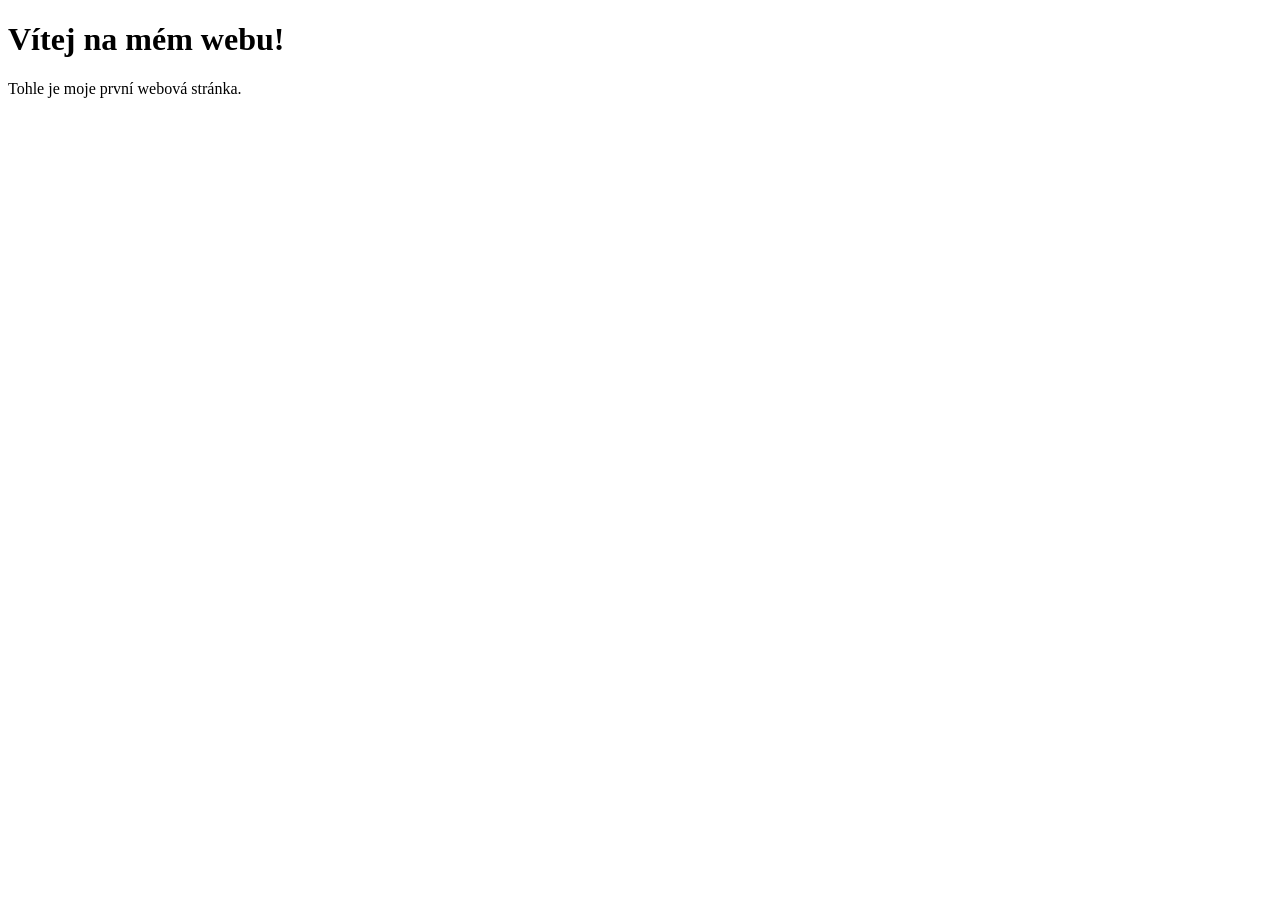
==== index.html @ 9a4c53c7 "Create index.html" ====
<!DOCTYPE html>
<html lang="cs">
<head>
    <meta charset="UTF-8">
    <meta name="viewport" content="width=device-width, initial-scale=1.0">
    <title>Můj web</title>
</head>

<body>

    <h1>Vítej na mém webu!</h1>

    <p>Tohle je moje první webová stránka.</p>

</body>
</html>
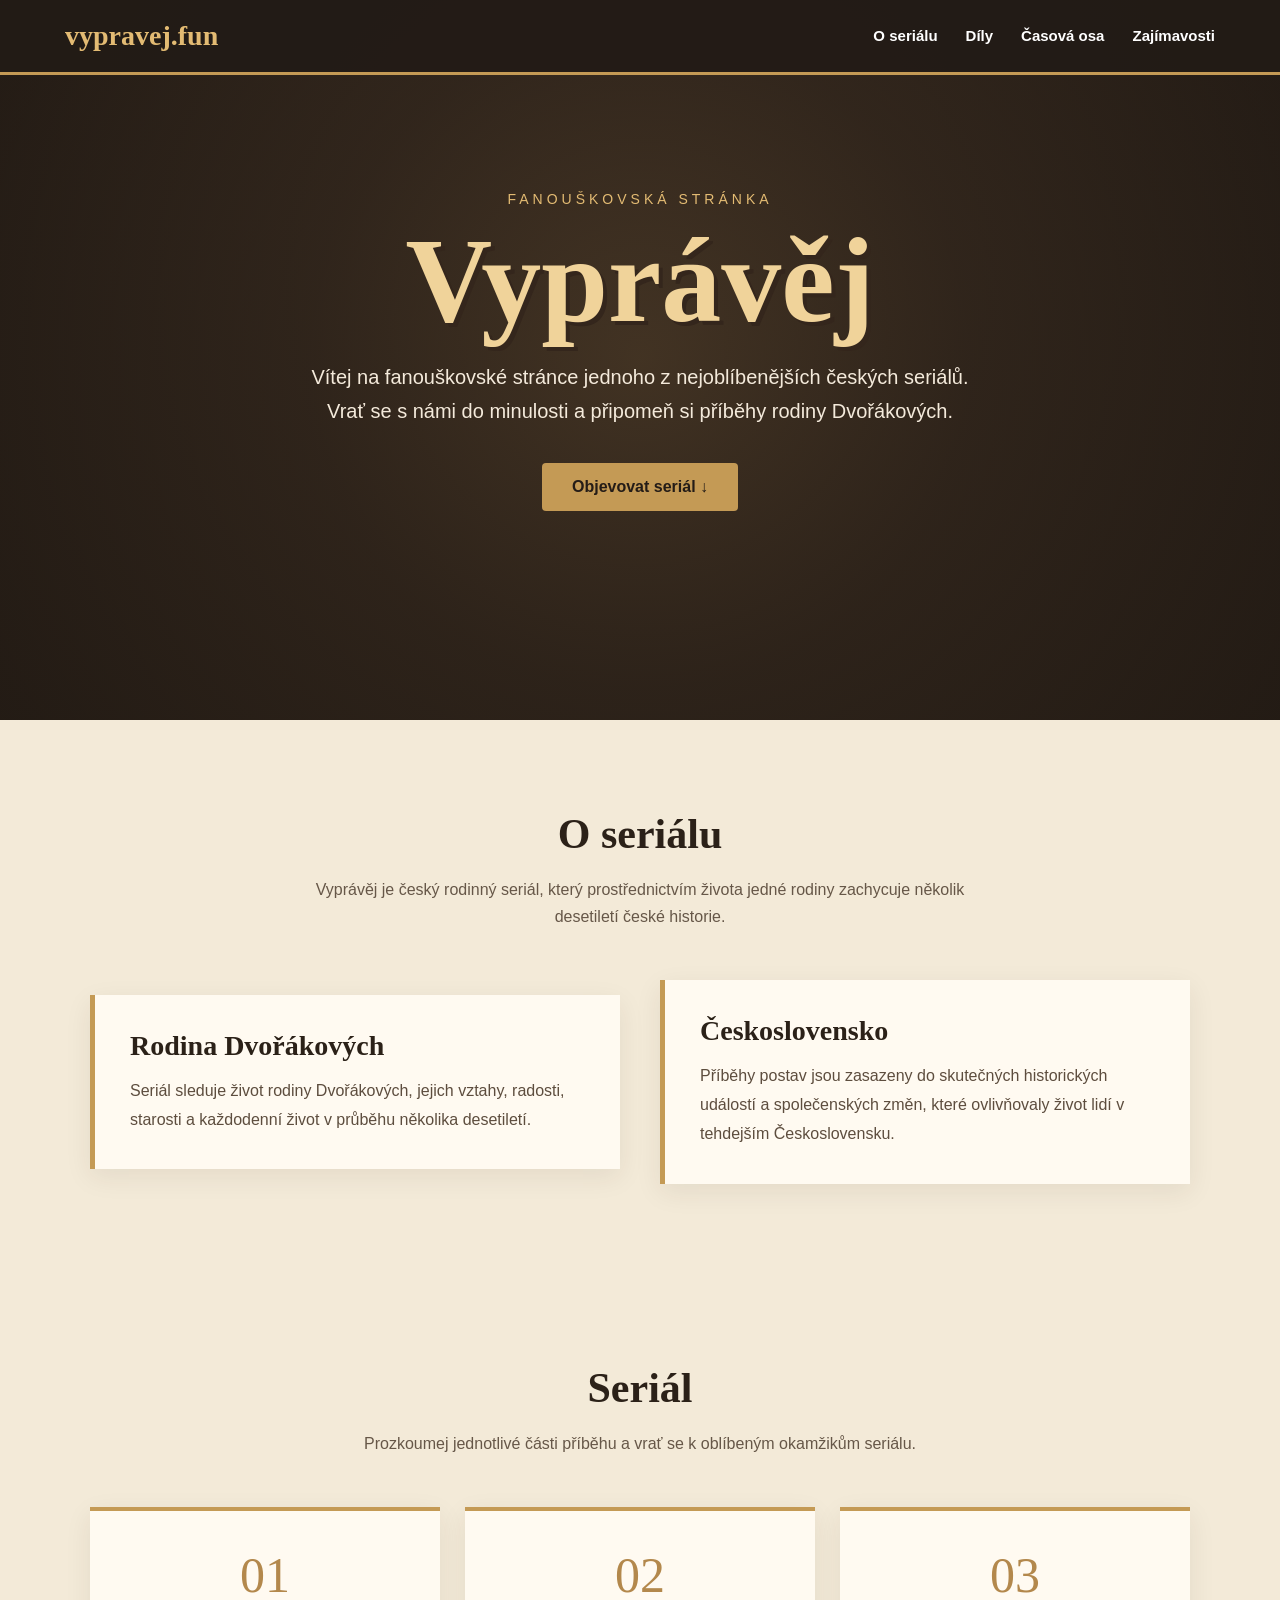
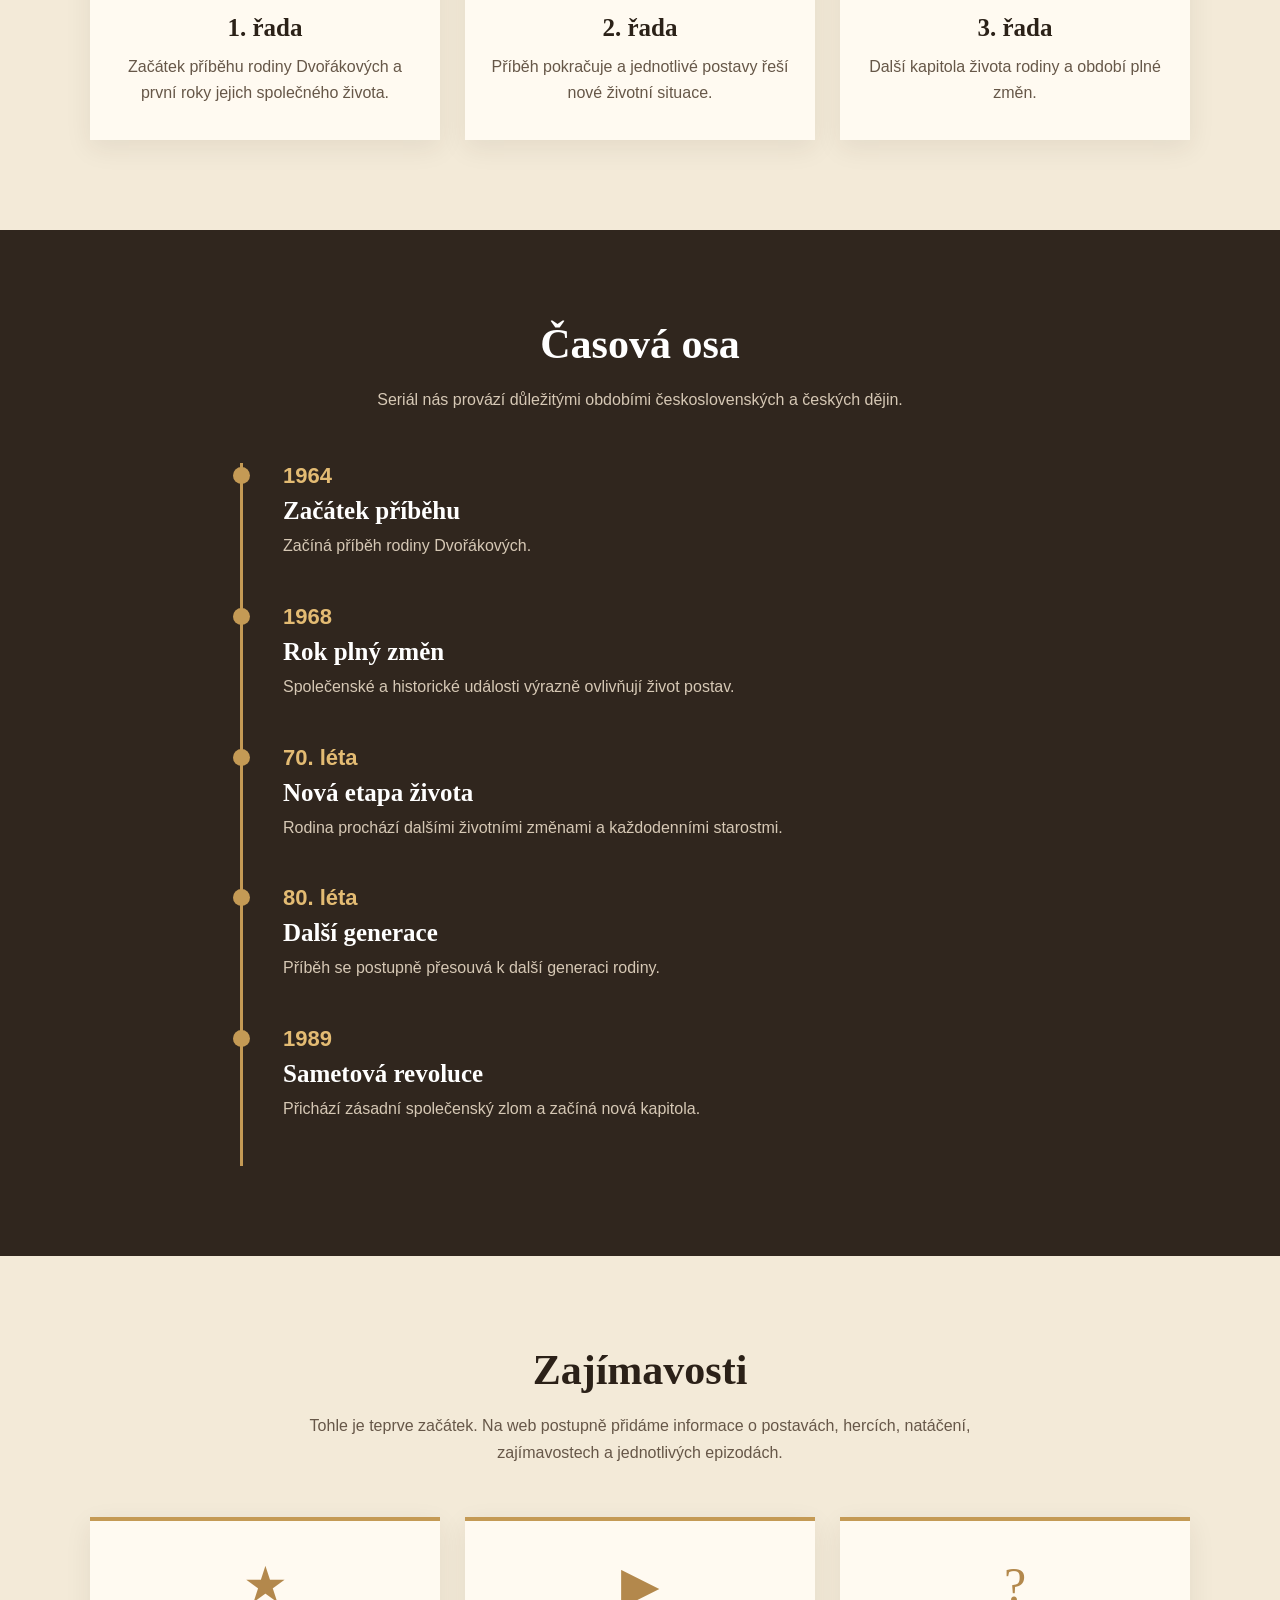
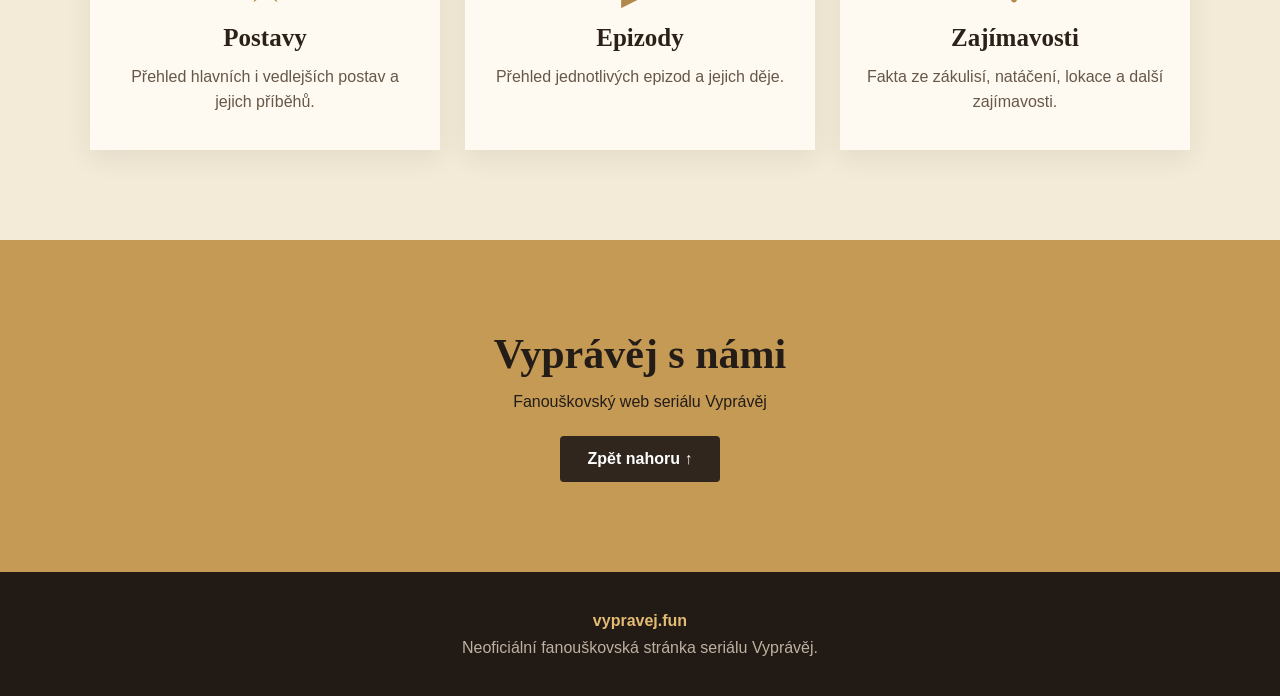
==== commit bc599d49: "Update index.html" ====
--- a/index.html
+++ b/index.html
@@ -3,14 +3,672 @@
 <head>
     <meta charset="UTF-8">
     <meta name="viewport" content="width=device-width, initial-scale=1.0">
-    <title>Můj web</title>
+
+    <title>Vyprávěj.fun | Fanpage seriálu Vyprávěj</title>
+
+    <style>
+        * {
+            box-sizing: border-box;
+            margin: 0;
+            padding: 0;
+        }
+
+        html {
+            scroll-behavior: smooth;
+        }
+
+        body {
+            font-family: Arial, Helvetica, sans-serif;
+            background: #f3ead8;
+            color: #2b2118;
+        }
+
+        /* ===== MENU ===== */
+
+        header {
+            position: fixed;
+            top: 0;
+            left: 0;
+            width: 100%;
+            background: rgba(35, 28, 22, 0.96);
+            z-index: 1000;
+            border-bottom: 3px solid #c49a55;
+        }
+
+        nav {
+            max-width: 1200px;
+            margin: auto;
+            height: 72px;
+            display: flex;
+            align-items: center;
+            justify-content: space-between;
+            padding: 0 25px;
+        }
+
+        .logo {
+            color: #e3bb73;
+            font-family: Georgia, serif;
+            font-size: 28px;
+            font-weight: bold;
+            text-decoration: none;
+        }
+
+        .menu {
+            display: flex;
+            gap: 28px;
+            list-style: none;
+        }
+
+        .menu a {
+            color: #fff;
+            text-decoration: none;
+            font-size: 15px;
+            font-weight: bold;
+            transition: 0.2s;
+        }
+
+        .menu a:hover {
+            color: #e3bb73;
+        }
+
+        /* ===== HERO ===== */
+
+        .hero {
+            min-height: 720px;
+            padding-top: 72px;
+            display: flex;
+            align-items: center;
+            justify-content: center;
+            text-align: center;
+
+            background:
+                linear-gradient(
+                    rgba(35, 27, 20, 0.72),
+                    rgba(35, 27, 20, 0.82)
+                ),
+                radial-gradient(
+                    circle at center,
+                    #a98255 0%,
+                    #584332 45%,
+                    #241c17 100%
+                );
+
+            color: white;
+        }
+
+        .hero-content {
+            max-width: 850px;
+            padding: 40px 25px;
+        }
+
+        .hero-small {
+            color: #e3bb73;
+            text-transform: uppercase;
+            letter-spacing: 4px;
+            font-size: 14px;
+            margin-bottom: 20px;
+        }
+
+        .hero h1 {
+            font-family: Georgia, serif;
+            font-size: clamp(60px, 10vw, 120px);
+            line-height: 0.9;
+            margin-bottom: 25px;
+            color: #f0d39a;
+            text-shadow: 4px 4px 0 #34261c;
+        }
+
+        .hero p {
+            max-width: 700px;
+            margin: auto;
+            font-size: 20px;
+            line-height: 1.7;
+            color: #f4eadb;
+        }
+
+        .hero-button {
+            display: inline-block;
+            margin-top: 35px;
+            padding: 15px 30px;
+            background: #c49a55;
+            color: #241c17;
+            text-decoration: none;
+            font-weight: bold;
+            border-radius: 4px;
+            transition: 0.2s;
+        }
+
+        .hero-button:hover {
+            background: #e3bb73;
+            transform: translateY(-2px);
+        }
+
+        /* ===== OBSAH ===== */
+
+        section {
+            padding: 90px 25px;
+        }
+
+        .container {
+            max-width: 1100px;
+            margin: auto;
+        }
+
+        .section-title {
+            font-family: Georgia, serif;
+            font-size: 42px;
+            text-align: center;
+            margin-bottom: 18px;
+        }
+
+        .section-subtitle {
+            text-align: center;
+            max-width: 700px;
+            margin: 0 auto 50px;
+            color: #665748;
+            line-height: 1.7;
+        }
+
+        /* ===== O SERIÁLU ===== */
+
+        .about {
+            background: #f3ead8;
+        }
+
+        .about-grid {
+            display: grid;
+            grid-template-columns: 1fr 1fr;
+            gap: 40px;
+            align-items: center;
+        }
+
+        .about-box {
+            background: #fffaf1;
+            padding: 35px;
+            border-left: 5px solid #c49a55;
+            box-shadow: 0 8px 25px rgba(50, 35, 20, 0.08);
+        }
+
+        .about-box h3 {
+            font-family: Georgia, serif;
+            font-size: 28px;
+            margin-bottom: 15px;
+        }
+
+        .about-box p {
+            line-height: 1.8;
+            color: #5d4d3e;
+        }
+
+        /* ===== KARTY ===== */
+
+        .cards {
+            display: grid;
+            grid-template-columns: repeat(3, 1fr);
+            gap: 25px;
+        }
+
+        .card {
+            background: #fffaf1;
+            padding: 35px 25px;
+            text-align: center;
+            border-top: 4px solid #c49a55;
+            box-shadow: 0 8px 25px rgba(50, 35, 20, 0.08);
+            transition: 0.2s;
+        }
+
+        .card:hover {
+            transform: translateY(-5px);
+        }
+
+        .card-number {
+            font-family: Georgia, serif;
+            font-size: 50px;
+            color: #b3884c;
+            margin-bottom: 10px;
+        }
+
+        .card h3 {
+            font-family: Georgia, serif;
+            font-size: 25px;
+            margin-bottom: 12px;
+        }
+
+        .card p {
+            color: #665748;
+            line-height: 1.6;
+        }
+
+        /* ===== CASOVA OSA ===== */
+
+        .timeline-section {
+            background: #30261e;
+            color: white;
+        }
+
+        .timeline-section .section-subtitle {
+            color: #d6c8b5;
+        }
+
+        .timeline {
+            max-width: 800px;
+            margin: auto;
+            border-left: 3px solid #c49a55;
+        }
+
+        .timeline-item {
+            position: relative;
+            padding: 0 0 45px 40px;
+        }
+
+        .timeline-item::before {
+            content: "";
+            position: absolute;
+            left: -10px;
+            top: 4px;
+            width: 17px;
+            height: 17px;
+            background: #c49a55;
+            border-radius: 50%;
+        }
+
+        .timeline-year {
+            color: #e3bb73;
+            font-size: 22px;
+            font-weight: bold;
+            margin-bottom: 8px;
+        }
+
+        .timeline-item h3 {
+            font-family: Georgia, serif;
+            font-size: 25px;
+            margin-bottom: 8px;
+        }
+
+        .timeline-item p {
+            color: #d6c8b5;
+            line-height: 1.6;
+        }
+
+        /* ===== CTA ===== */
+
+        .cta {
+            text-align: center;
+            background: #c49a55;
+            color: #241c17;
+        }
+
+        .cta h2 {
+            font-family: Georgia, serif;
+            font-size: 42px;
+            margin-bottom: 15px;
+        }
+
+        .cta p {
+            margin-bottom: 25px;
+        }
+
+        .cta-button {
+            display: inline-block;
+            padding: 14px 28px;
+            background: #30261e;
+            color: white;
+            text-decoration: none;
+            font-weight: bold;
+            border-radius: 4px;
+        }
+
+        /* ===== PATIČKA ===== */
+
+        footer {
+            background: #211a15;
+            color: #bfb1a0;
+            text-align: center;
+            padding: 35px 20px;
+            line-height: 1.7;
+        }
+
+        footer strong {
+            color: #e3bb73;
+        }
+
+        /* ===== MOBIL ===== */
+
+        @media (max-width: 800px) {
+
+            .menu {
+                gap: 12px;
+            }
+
+            .menu a {
+                font-size: 12px;
+            }
+
+            .logo {
+                font-size: 21px;
+            }
+
+            nav {
+                padding: 0 12px;
+            }
+
+            .about-grid,
+            .cards {
+                grid-template-columns: 1fr;
+            }
+
+            .hero {
+                min-height: 650px;
+            }
+
+            .hero p {
+                font-size: 17px;
+            }
+
+            .section-title {
+                font-size: 34px;
+            }
+        }
+    </style>
 </head>
 
 <body>
 
-    <h1>Vítej na mém webu!</h1>
-
-    <p>Tohle je moje první webová stránka.</p>
+<header>
+    <nav>
+        <a href="#" class="logo">vypravej.fun</a>
+
+        <ul class="menu">
+            <li><a href="#o-serialu">O seriálu</a></li>
+            <li><a href="#dily">Díly</a></li>
+            <li><a href="#casova-osa">Časová osa</a></li>
+            <li><a href="#zajimavosti">Zajímavosti</a></li>
+        </ul>
+    </nav>
+</header>
+
+
+<main>
+
+    <!-- ÚVOD -->
+
+    <section class="hero">
+
+        <div class="hero-content">
+
+            <div class="hero-small">
+                Fanouškovská stránka
+            </div>
+
+            <h1>Vyprávěj</h1>
+
+            <p>
+                Vítej na fanouškovské stránce jednoho z
+                nejoblíbenějších českých seriálů.
+                Vrať se s námi do minulosti a připomeň si
+                příběhy rodiny Dvořákových.
+            </p>
+
+            <a href="#o-serialu" class="hero-button">
+                Objevovat seriál ↓
+            </a>
+
+        </div>
+
+    </section>
+
+
+    <!-- O SERIÁLU -->
+
+    <section id="o-serialu" class="about">
+
+        <div class="container">
+
+            <h2 class="section-title">
+                O seriálu
+            </h2>
+
+            <p class="section-subtitle">
+                Vyprávěj je český rodinný seriál, který prostřednictvím
+                života jedné rodiny zachycuje několik desetiletí české
+                historie.
+            </p>
+
+            <div class="about-grid">
+
+                <div class="about-box">
+
+                    <h3>Rodina Dvořákových</h3>
+
+                    <p>
+                        Seriál sleduje život rodiny Dvořákových,
+                        jejich vztahy, radosti, starosti a každodenní
+                        život v průběhu několika desetiletí.
+                    </p>
+
+                </div>
+
+                <div class="about-box">
+
+                    <h3>Československo</h3>
+
+                    <p>
+                        Příběhy postav jsou zasazeny do skutečných
+                        historických událostí a společenských změn,
+                        které ovlivňovaly život lidí v tehdejším
+                        Československu.
+                    </p>
+
+                </div>
+
+            </div>
+
+        </div>
+
+    </section>
+
+
+    <!-- DÍLY -->
+
+    <section id="dily">
+
+        <div class="container">
+
+            <h2 class="section-title">
+                Seriál
+            </h2>
+
+            <p class="section-subtitle">
+                Prozkoumej jednotlivé části příběhu a vrať se
+                k oblíbeným okamžikům seriálu.
+            </p>
+
+            <div class="cards">
+
+                <div class="card">
+                    <div class="card-number">01</div>
+                    <h3>1. řada</h3>
+                    <p>
+                        Začátek příběhu rodiny Dvořákových
+                        a první roky jejich společného života.
+                    </p>
+                </div>
+
+                <div class="card">
+                    <div class="card-number">02</div>
+                    <h3>2. řada</h3>
+                    <p>
+                        Příběh pokračuje a jednotlivé postavy
+                        řeší nové životní situace.
+                    </p>
+                </div>
+
+                <div class="card">
+                    <div class="card-number">03</div>
+                    <h3>3. řada</h3>
+                    <p>
+                        Další kapitola života rodiny
+                        a období plné změn.
+                    </p>
+                </div>
+
+            </div>
+
+        </div>
+
+    </section>
+
+
+    <!-- ČASOVÁ OSA -->
+
+    <section id="casova-osa" class="timeline-section">
+
+        <div class="container">
+
+            <h2 class="section-title">
+                Časová osa
+            </h2>
+
+            <p class="section-subtitle">
+                Seriál nás provází důležitými obdobími československých
+                a českých dějin.
+            </p>
+
+            <div class="timeline">
+
+                <div class="timeline-item">
+                    <div class="timeline-year">1964</div>
+                    <h3>Začátek příběhu</h3>
+                    <p>
+                        Začíná příběh rodiny Dvořákových.
+                    </p>
+                </div>
+
+                <div class="timeline-item">
+                    <div class="timeline-year">1968</div>
+                    <h3>Rok plný změn</h3>
+                    <p>
+                        Společenské a historické události
+                        výrazně ovlivňují život postav.
+                    </p>
+                </div>
+
+                <div class="timeline-item">
+                    <div class="timeline-year">70. léta</div>
+                    <h3>Nová etapa života</h3>
+                    <p>
+                        Rodina prochází dalšími životními
+                        změnami a každodenními starostmi.
+                    </p>
+                </div>
+
+                <div class="timeline-item">
+                    <div class="timeline-year">80. léta</div>
+                    <h3>Další generace</h3>
+                    <p>
+                        Příběh se postupně přesouvá
+                        k další generaci rodiny.
+                    </p>
+                </div>
+
+                <div class="timeline-item">
+                    <div class="timeline-year">1989</div>
+                    <h3>Sametová revoluce</h3>
+                    <p>
+                        Přichází zásadní společenský zlom
+                        a začíná nová kapitola.
+                    </p>
+                </div>
+
+            </div>
+
+        </div>
+
+    </section>
+
+
+    <!-- ZAJÍMAVOSTI -->
+
+    <section id="zajimavosti">
+
+        <div class="container">
+
+            <h2 class="section-title">
+                Zajímavosti
+            </h2>
+
+            <p class="section-subtitle">
+                Tohle je teprve začátek. Na web postupně přidáme
+                informace o postavách, hercích, natáčení,
+                zajímavostech a jednotlivých epizodách.
+            </p>
+
+            <div class="cards">
+
+                <div class="card">
+                    <div class="card-number">★</div>
+                    <h3>Postavy</h3>
+                    <p>
+                        Přehled hlavních i vedlejších postav
+                        a jejich příběhů.
+                    </p>
+                </div>
+
+                <div class="card">
+                    <div class="card-number">▶</div>
+                    <h3>Epizody</h3>
+                    <p>
+                        Přehled jednotlivých epizod
+                        a jejich děje.
+                    </p>
+                </div>
+
+                <div class="card">
+                    <div class="card-number">?</div>
+                    <h3>Zajímavosti</h3>
+                    <p>
+                        Fakta ze zákulisí, natáčení,
+                        lokace a další zajímavosti.
+                    </p>
+                </div>
+
+            </div>
+
+        </div>
+
+    </section>
+
+
+    <!-- ZÁVĚR -->
+
+    <section class="cta">
+
+        <h2>Vyprávěj s námi</h2>
+
+        <p>
+            Fanouškovský web seriálu Vyprávěj
+        </p>
+
+        <a href="#" class="cta-button">
+            Zpět nahoru ↑
+        </a>
+
+    </section>
+
+</main>
+
+
+<footer>
+
+    <p>
+        <strong>vypravej.fun</strong>
+    </p>
+
+    <p>
+        Neoficiální fanouškovská stránka seriálu Vyprávěj.
+    </p>
+
+</footer>
 
 </body>
 </html>
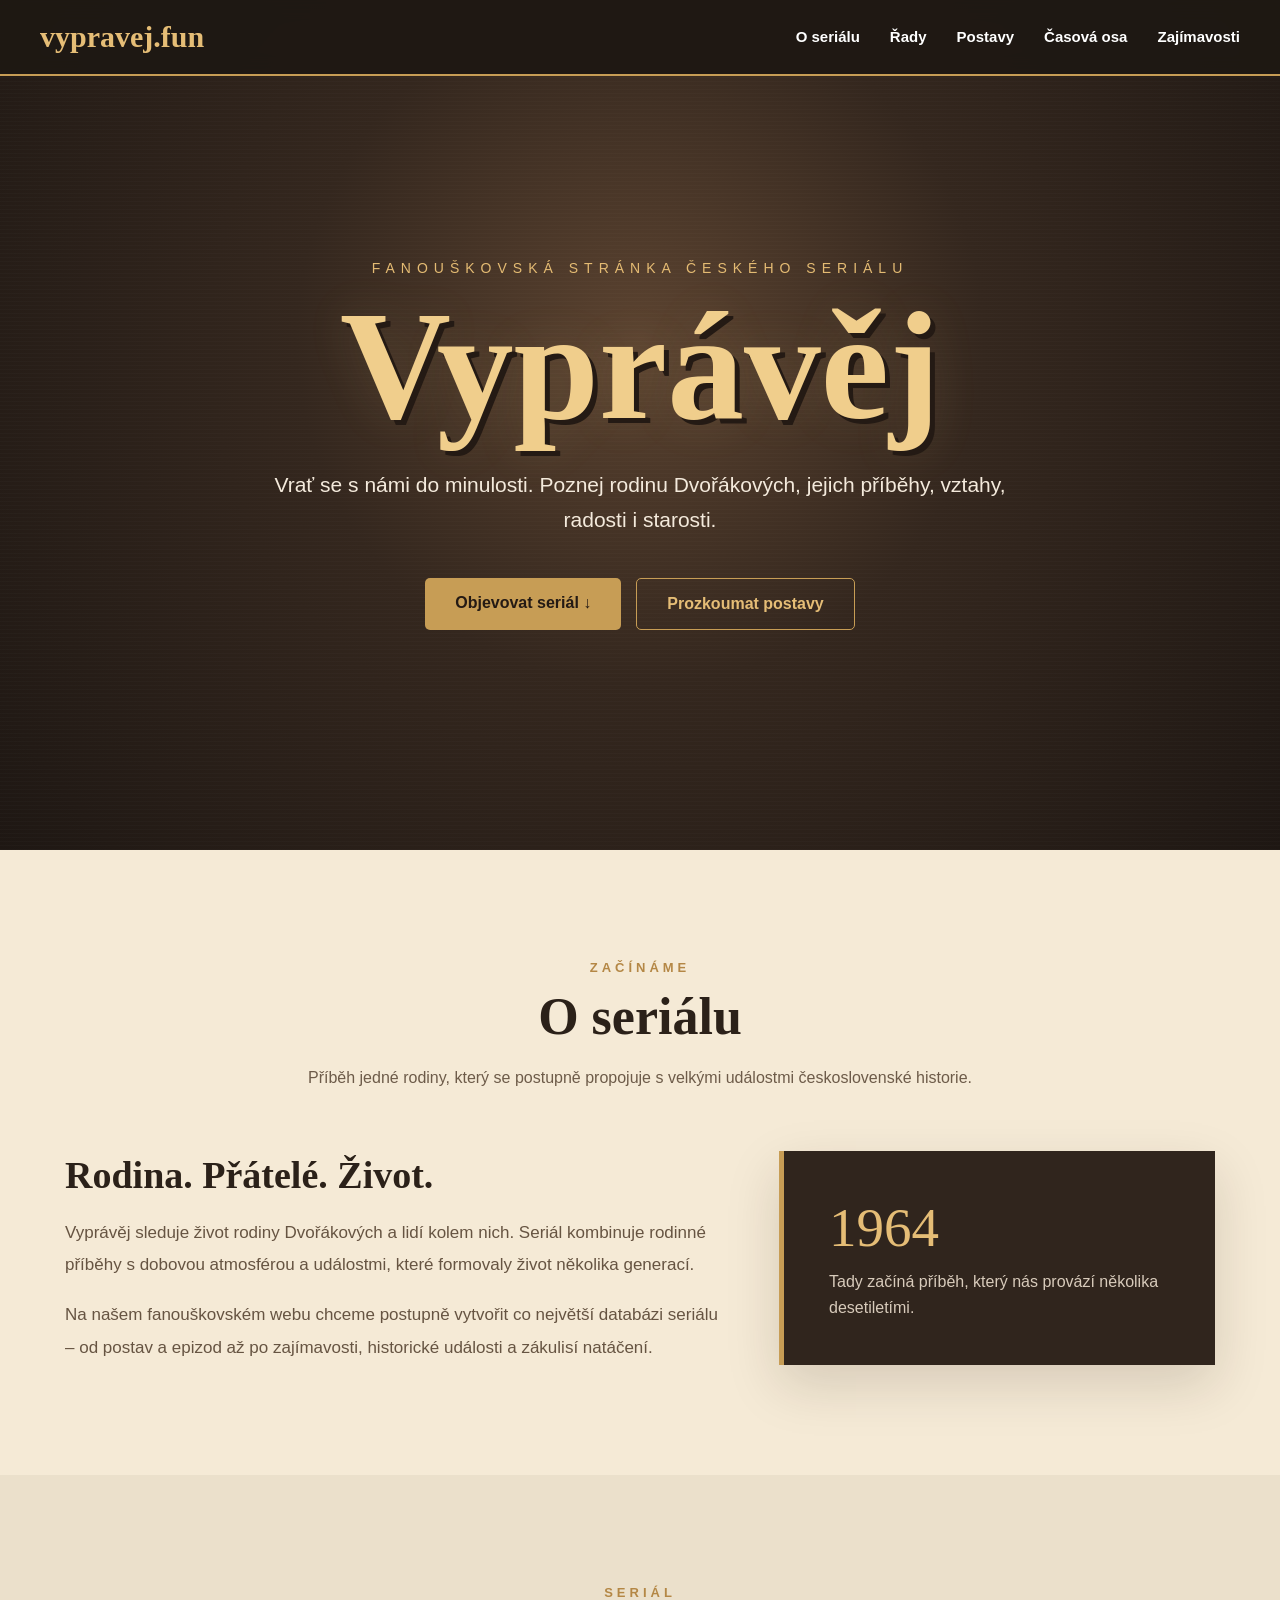
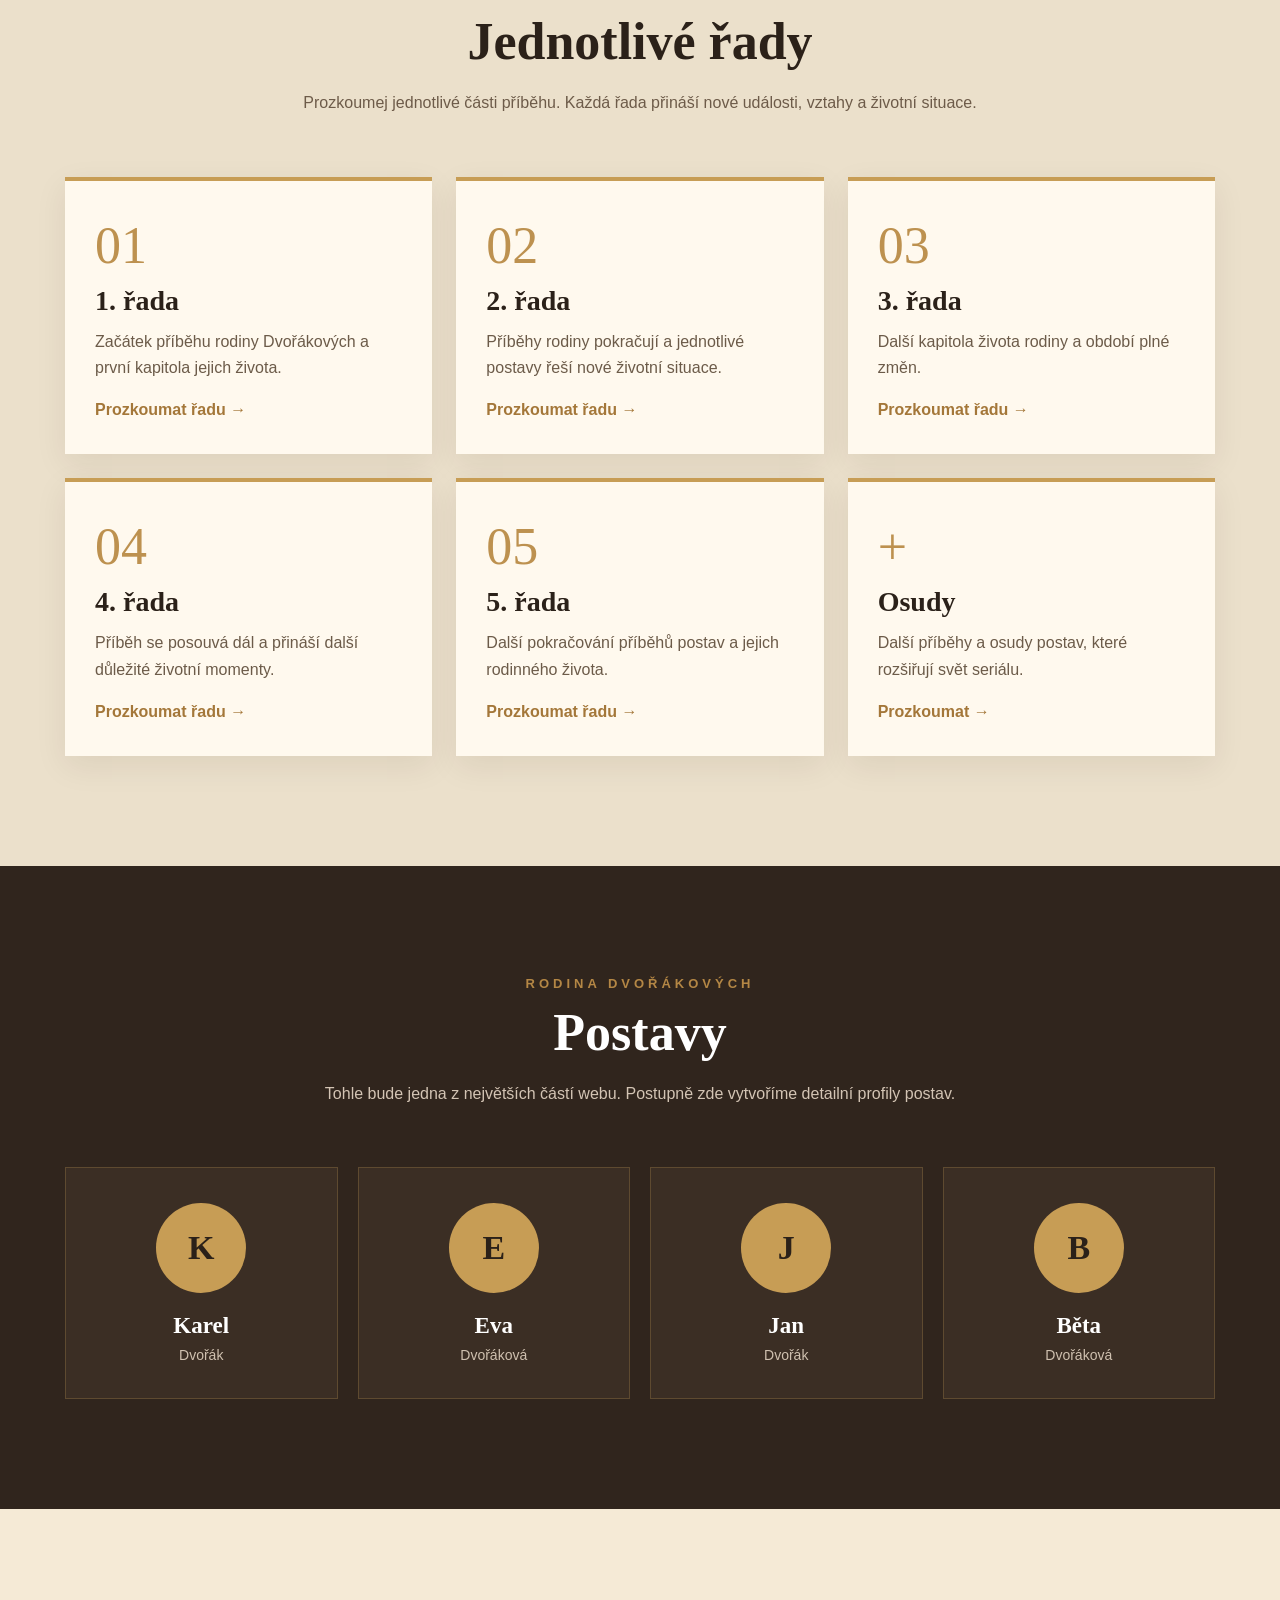
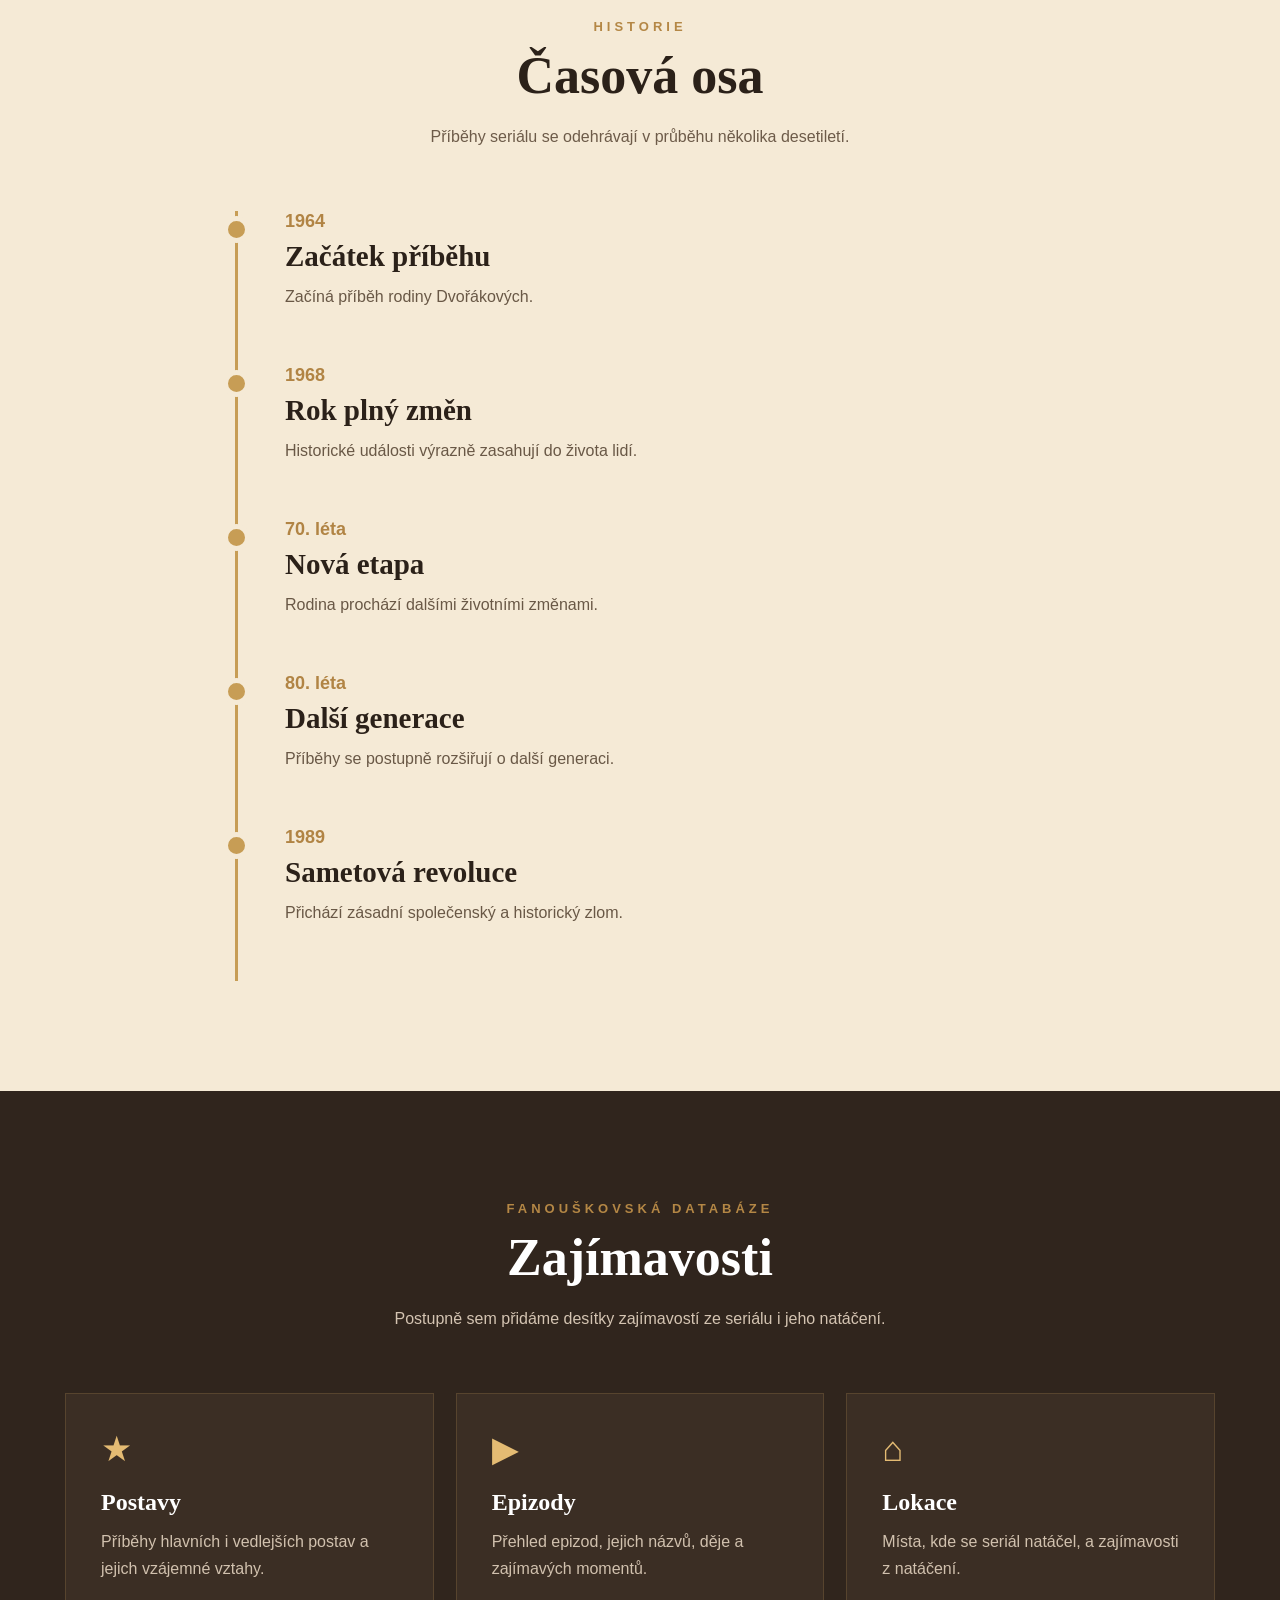
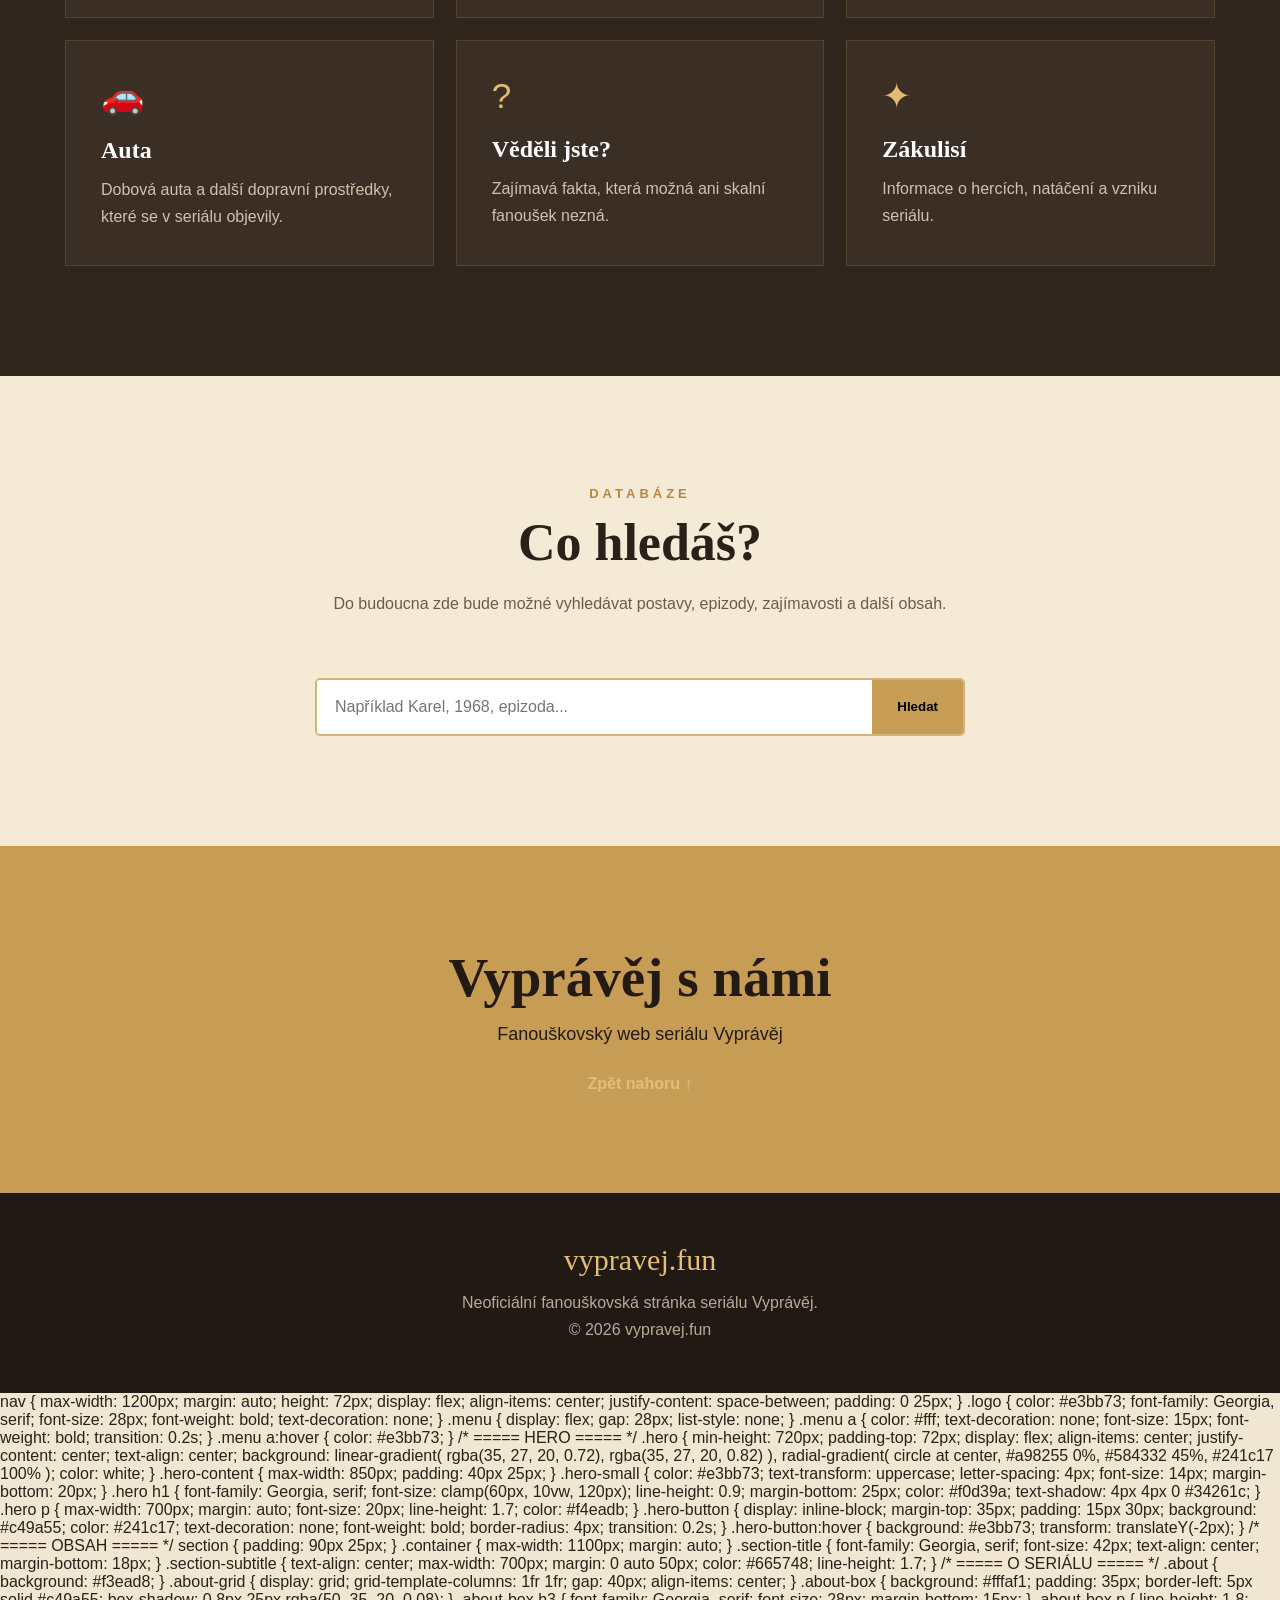
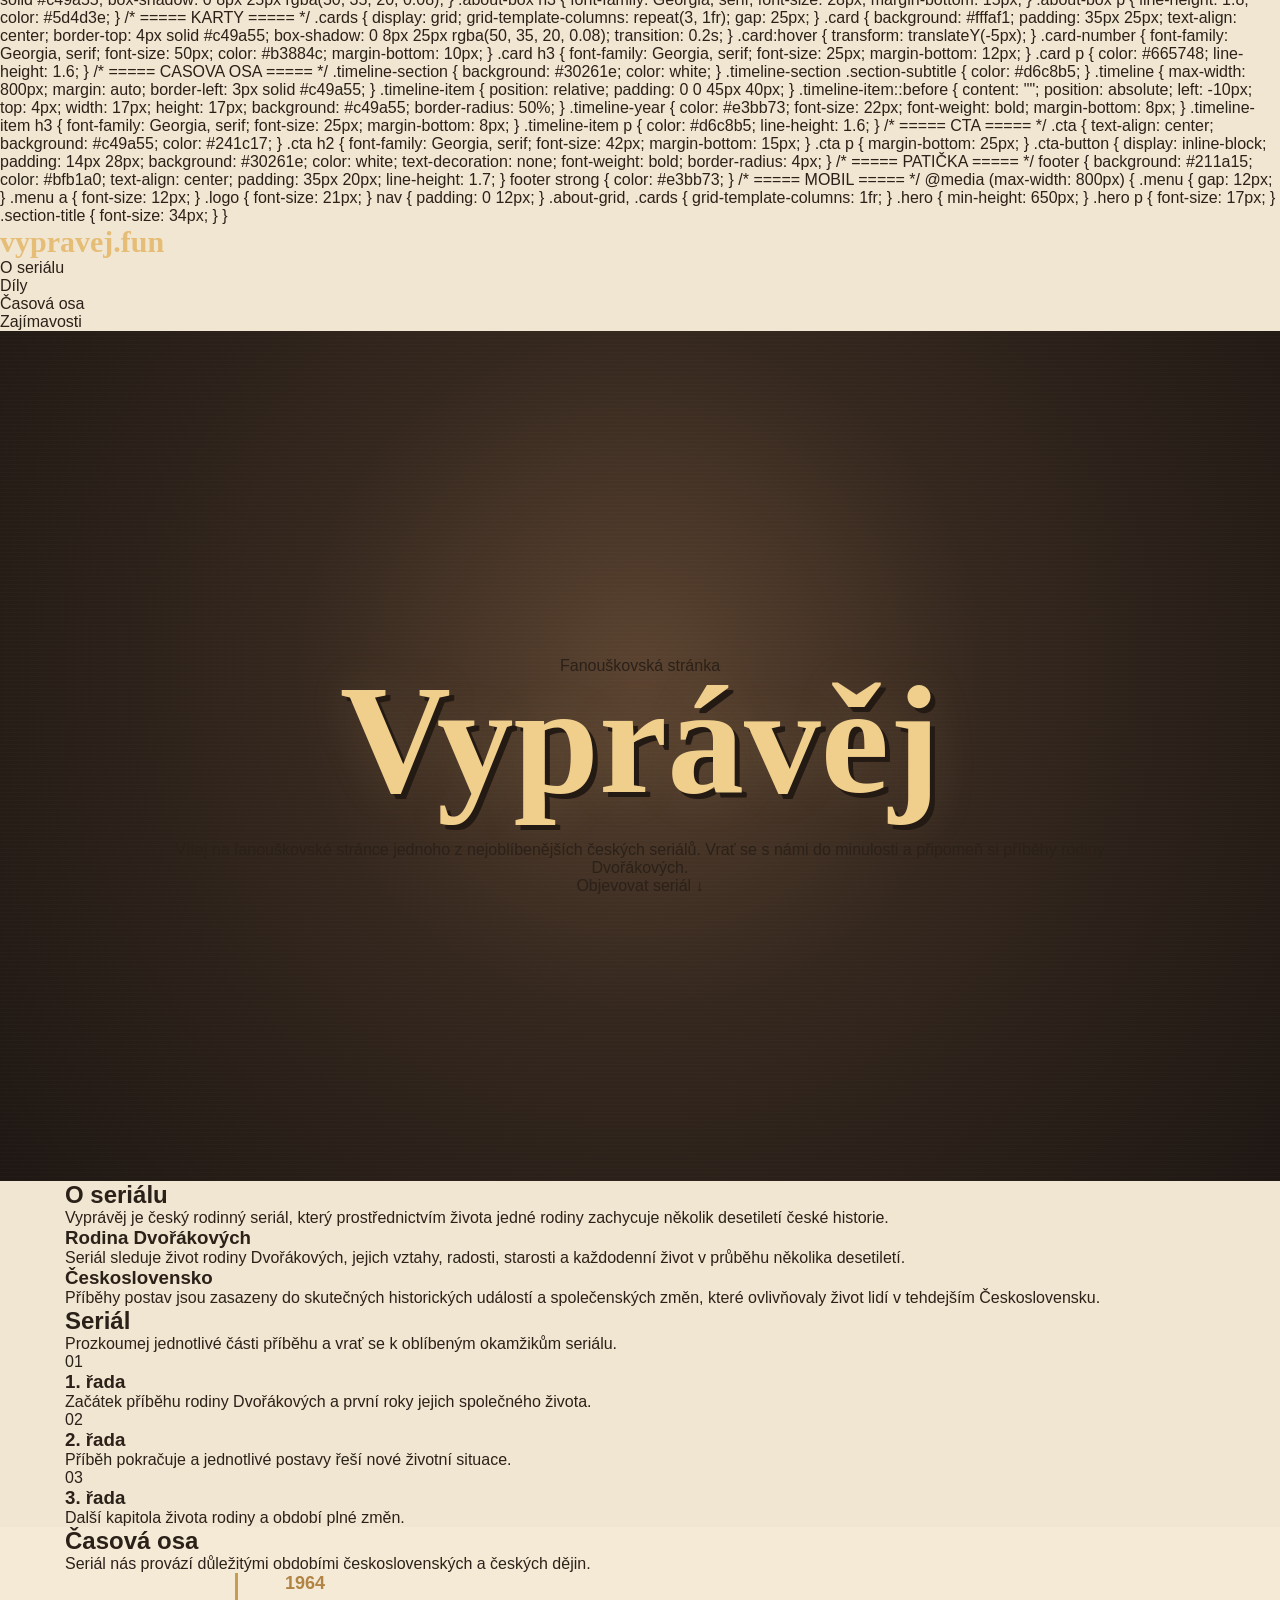
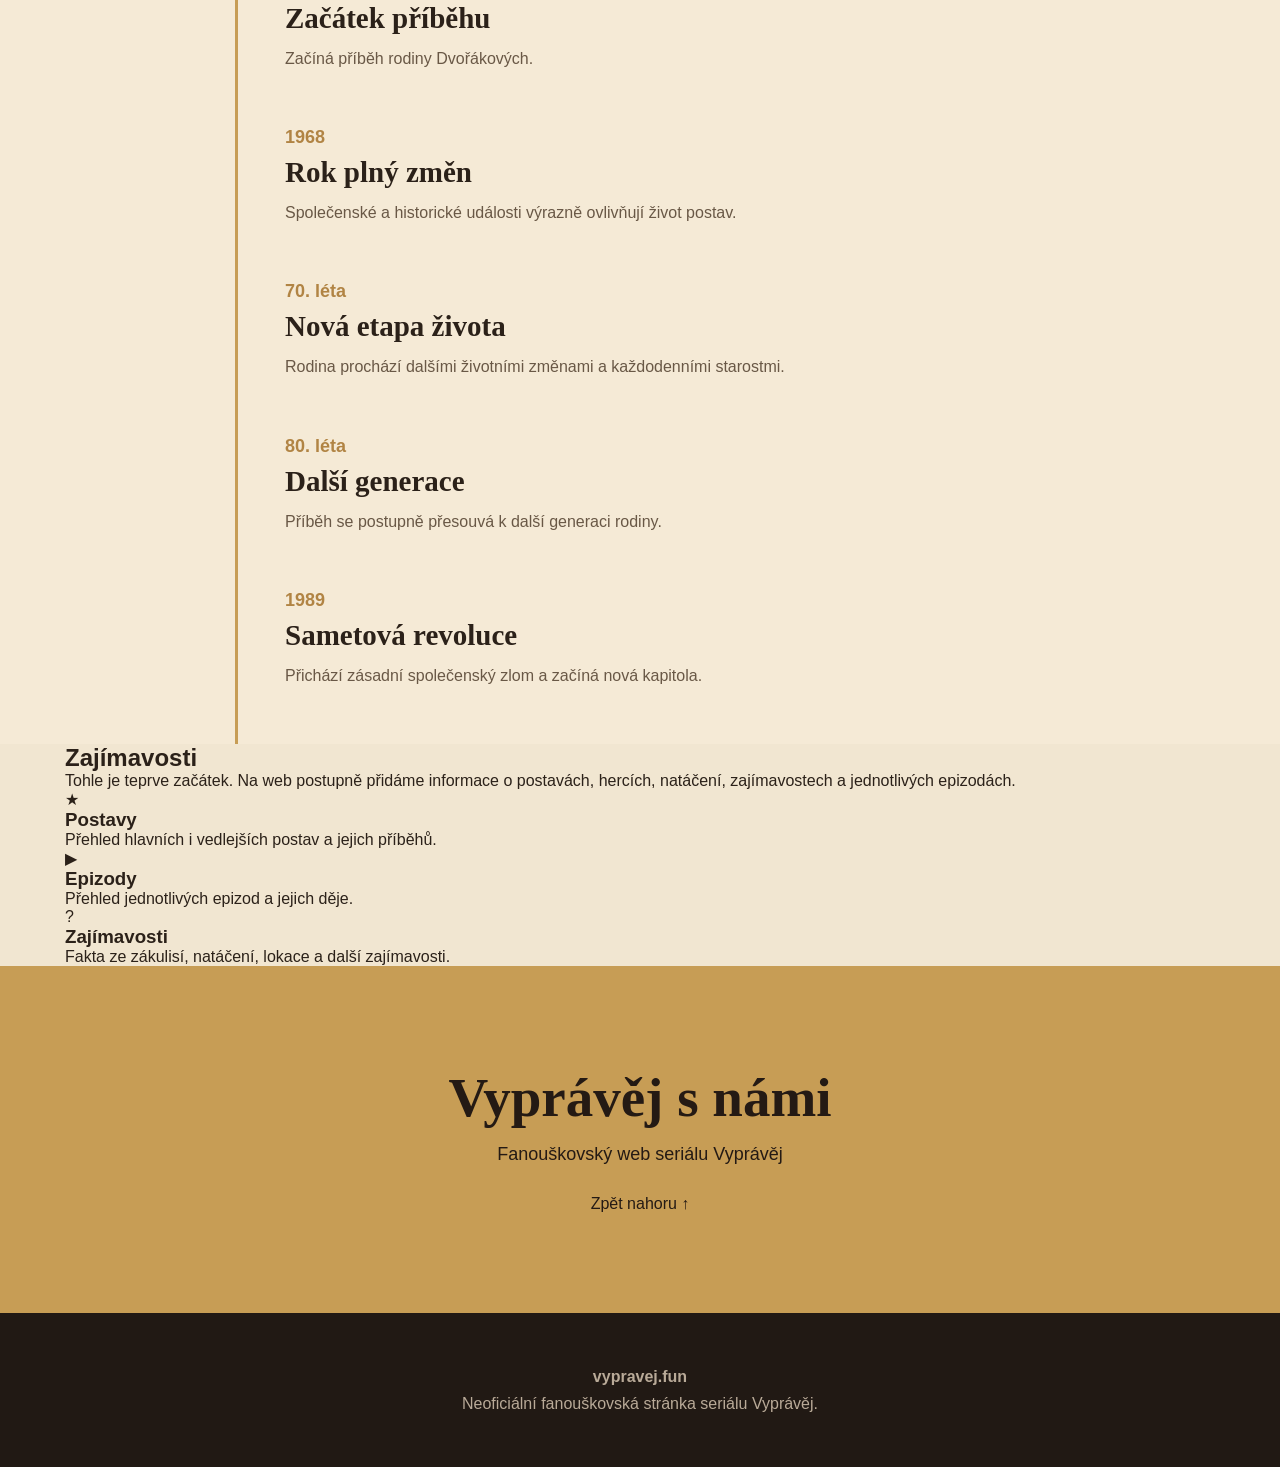
==== commit f77ac7d2: "Update index.html" ====
--- a/index.html
+++ b/index.html
@@ -1,40 +1,1528 @@
 <!DOCTYPE html>
 <html lang="cs">
 <head>
-    <meta charset="UTF-8">
-    <meta name="viewport" content="width=device-width, initial-scale=1.0">
-
-    <title>Vyprávěj.fun | Fanpage seriálu Vyprávěj</title>
-
-    <style>
-        * {
-            box-sizing: border-box;
-            margin: 0;
-            padding: 0;
-        }
-
-        html {
-            scroll-behavior: smooth;
-        }
-
-        body {
-            font-family: Arial, Helvetica, sans-serif;
-            background: #f3ead8;
-            color: #2b2118;
-        }
-
-        /* ===== MENU ===== */
-
-        header {
-            position: fixed;
-            top: 0;
-            left: 0;
-            width: 100%;
-            background: rgba(35, 28, 22, 0.96);
-            z-index: 1000;
-            border-bottom: 3px solid #c49a55;
-        }
-
+<meta charset="UTF-8">
+<meta name="viewport" content="width=device-width, initial-scale=1.0">
+
+<title>Vyprávěj.fun | Fanpage seriálu Vyprávěj</title>
+
+<meta name="description" content="Vyprávěj.fun – fanouškovská stránka českého seriálu Vyprávěj. Postavy, epizody, zajímavosti a příběhy rodiny Dvořákových.">
+
+<style>
+
+*{
+    margin:0;
+    padding:0;
+    box-sizing:border-box;
+}
+
+html{
+    scroll-behavior:smooth;
+}
+
+body{
+    font-family:Arial,Helvetica,sans-serif;
+    background:#f1e6d1;
+    color:#2b2119;
+    overflow-x:hidden;
+}
+
+a{
+    text-decoration:none;
+    color:inherit;
+}
+
+/* =========================
+   NAVBAR
+========================= */
+
+.navbar{
+    position:fixed;
+    top:0;
+    left:0;
+    width:100%;
+    height:76px;
+    z-index:999;
+
+    background:rgba(31,24,19,.96);
+    backdrop-filter:blur(10px);
+
+    border-bottom:2px solid #c79d55;
+}
+
+.nav-inner{
+    max-width:1250px;
+    height:100%;
+    margin:auto;
+
+    display:flex;
+    align-items:center;
+    justify-content:space-between;
+
+    padding:0 25px;
+}
+
+.logo{
+    font-family:Georgia,serif;
+    font-size:30px;
+    font-weight:bold;
+    color:#e5bd76;
+}
+
+.nav-links{
+    display:flex;
+    gap:30px;
+    list-style:none;
+}
+
+.nav-links a{
+    color:#fff;
+    font-size:15px;
+    font-weight:bold;
+    transition:.25s;
+}
+
+.nav-links a:hover{
+    color:#e5bd76;
+}
+
+/* =========================
+   HERO
+========================= */
+
+.hero{
+    min-height:850px;
+
+    display:flex;
+    align-items:center;
+    justify-content:center;
+
+    text-align:center;
+
+    padding:120px 25px 80px;
+
+    position:relative;
+
+    background:
+        radial-gradient(circle at 50% 40%,#5b4330 0%,#34271e 42%,#1e1713 100%);
+}
+
+.hero::before{
+    content:"";
+    position:absolute;
+    inset:0;
+
+    background:
+        repeating-linear-gradient(
+            0deg,
+            rgba(255,255,255,.015) 0px,
+            rgba(255,255,255,.015) 1px,
+            transparent 1px,
+            transparent 4px
+        );
+
+    pointer-events:none;
+}
+
+.hero-content{
+    max-width:1000px;
+    position:relative;
+    z-index:2;
+
+    animation:heroIn 1.2s ease;
+}
+
+@keyframes heroIn{
+    from{
+        opacity:0;
+        transform:translateY(35px);
+    }
+
+    to{
+        opacity:1;
+        transform:translateY(0);
+    }
+}
+
+.hero-label{
+    color:#e4bb73;
+    text-transform:uppercase;
+    letter-spacing:6px;
+    font-size:14px;
+    margin-bottom:25px;
+}
+
+.hero h1{
+    font-family:Georgia,serif;
+
+    font-size:clamp(75px,12vw,155px);
+
+    line-height:.85;
+
+    color:#f0ce8c;
+
+    text-shadow:
+        5px 5px 0 #241a14,
+        0 0 50px rgba(240,206,140,.12);
+
+    margin-bottom:35px;
+}
+
+.hero-subtitle{
+    max-width:780px;
+    margin:auto;
+
+    color:#f4eadc;
+
+    font-size:21px;
+    line-height:1.7;
+}
+
+.hero-buttons{
+    display:flex;
+    justify-content:center;
+    gap:15px;
+    flex-wrap:wrap;
+
+    margin-top:40px;
+}
+
+.btn{
+    padding:16px 30px;
+    border-radius:5px;
+
+    font-weight:bold;
+
+    transition:.25s;
+}
+
+.btn-primary{
+    background:#c79d55;
+    color:#241a14;
+}
+
+.btn-primary:hover{
+    background:#e3bc76;
+    transform:translateY(-3px);
+}
+
+.btn-secondary{
+    border:1px solid #c79d55;
+    color:#e5bd76;
+}
+
+.btn-secondary:hover{
+    background:#c79d55;
+    color:#241a14;
+}
+
+/* =========================
+   GENERAL
+========================= */
+
+.section{
+    padding:110px 25px;
+}
+
+.container{
+    max-width:1150px;
+    margin:auto;
+}
+
+.section-heading{
+    text-align:center;
+    margin-bottom:60px;
+}
+
+.section-heading span{
+    display:block;
+
+    color:#b48745;
+
+    text-transform:uppercase;
+    letter-spacing:4px;
+
+    font-size:13px;
+    font-weight:bold;
+
+    margin-bottom:12px;
+}
+
+.section-heading h2{
+    font-family:Georgia,serif;
+    font-size:52px;
+}
+
+.section-heading p{
+    max-width:720px;
+    margin:18px auto 0;
+
+    color:#6d5b49;
+
+    line-height:1.7;
+}
+
+/* =========================
+   INTRO
+========================= */
+
+.intro{
+    background:#f5ead6;
+}
+
+.intro-grid{
+    display:grid;
+    grid-template-columns:1.2fr .8fr;
+    gap:60px;
+
+    align-items:center;
+}
+
+.intro-text h3{
+    font-family:Georgia,serif;
+    font-size:38px;
+    margin-bottom:20px;
+}
+
+.intro-text p{
+    color:#665442;
+    line-height:1.9;
+    font-size:17px;
+}
+
+.intro-box{
+    background:#30251d;
+    color:white;
+
+    padding:45px;
+
+    border-left:5px solid #c79d55;
+
+    box-shadow:0 20px 50px rgba(40,25,15,.15);
+}
+
+.intro-box .big{
+    font-family:Georgia,serif;
+    font-size:55px;
+    color:#e5bd76;
+}
+
+.intro-box p{
+    color:#d8cbbb;
+    margin-top:10px;
+    line-height:1.6;
+}
+
+/* =========================
+   SEASONS
+========================= */
+
+.seasons{
+    background:#ebe0cb;
+}
+
+.season-grid{
+    display:grid;
+    grid-template-columns:repeat(3,1fr);
+    gap:24px;
+}
+
+.season{
+    position:relative;
+
+    background:#fff9ee;
+
+    padding:35px 30px;
+
+    border-top:4px solid #c79d55;
+
+    box-shadow:0 10px 30px rgba(50,30,15,.08);
+
+    transition:.3s;
+}
+
+.season:hover{
+    transform:translateY(-8px);
+    box-shadow:0 20px 40px rgba(50,30,15,.13);
+}
+
+.season-number{
+    font-family:Georgia,serif;
+    color:#bd914f;
+    font-size:52px;
+    margin-bottom:10px;
+}
+
+.season h3{
+    font-family:Georgia,serif;
+    font-size:28px;
+    margin-bottom:12px;
+}
+
+.season p{
+    color:#6c5b49;
+    line-height:1.65;
+}
+
+.season-link{
+    display:inline-block;
+    margin-top:20px;
+
+    color:#a47739;
+
+    font-weight:bold;
+}
+
+/* =========================
+   CHARACTERS
+========================= */
+
+.characters{
+    background:#30251d;
+    color:white;
+}
+
+.characters .section-heading p{
+    color:#d3c4b4;
+}
+
+.character-grid{
+    display:grid;
+    grid-template-columns:repeat(4,1fr);
+    gap:20px;
+}
+
+.character{
+    background:#3b2e24;
+    border:1px solid rgba(199,157,85,.25);
+
+    padding:35px 20px;
+
+    text-align:center;
+
+    transition:.3s;
+}
+
+.character:hover{
+    transform:translateY(-6px);
+    border-color:#c79d55;
+}
+
+.character-avatar{
+    width:90px;
+    height:90px;
+
+    margin:0 auto 20px;
+
+    display:flex;
+    align-items:center;
+    justify-content:center;
+
+    border-radius:50%;
+
+    background:#c79d55;
+    color:#2b2119;
+
+    font-family:Georgia,serif;
+    font-size:34px;
+    font-weight:bold;
+}
+
+.character h3{
+    font-family:Georgia,serif;
+    font-size:23px;
+    margin-bottom:8px;
+}
+
+.character p{
+    color:#cfc0af;
+    font-size:14px;
+}
+
+/* =========================
+   TIMELINE
+========================= */
+
+.timeline-section{
+    background:#f5ead6;
+}
+
+.timeline{
+    max-width:850px;
+    margin:auto;
+
+    position:relative;
+}
+
+.timeline::before{
+    content:"";
+
+    position:absolute;
+
+    left:20px;
+    top:0;
+    bottom:0;
+
+    width:3px;
+
+    background:#c79d55;
+}
+
+.timeline-item{
+    position:relative;
+
+    padding:0 0 55px 70px;
+}
+
+.timeline-dot{
+    position:absolute;
+
+    left:8px;
+    top:5px;
+
+    width:27px;
+    height:27px;
+
+    border-radius:50%;
+
+    background:#c79d55;
+
+    border:5px solid #f5ead6;
+}
+
+.timeline-year{
+    color:#b18444;
+
+    font-size:18px;
+    font-weight:bold;
+
+    margin-bottom:8px;
+}
+
+.timeline-item h3{
+    font-family:Georgia,serif;
+    font-size:29px;
+    margin-bottom:10px;
+}
+
+.timeline-item p{
+    color:#695846;
+    line-height:1.7;
+}
+
+/* =========================
+   FACTS
+========================= */
+
+.facts{
+    background:#30251d;
+    color:white;
+}
+
+.facts .section-heading p{
+    color:#d4c4b2;
+}
+
+.fact-grid{
+    display:grid;
+    grid-template-columns:repeat(3,1fr);
+    gap:22px;
+}
+
+.fact{
+    padding:35px;
+
+    background:#3b2e24;
+
+    border:1px solid rgba(199,157,85,.2);
+
+    transition:.3s;
+}
+
+.fact:hover{
+    border-color:#c79d55;
+    transform:translateY(-5px);
+}
+
+.fact-icon{
+    font-size:35px;
+    color:#e4bb73;
+
+    margin-bottom:20px;
+}
+
+.fact h3{
+    font-family:Georgia,serif;
+    font-size:24px;
+    margin-bottom:12px;
+}
+
+.fact p{
+    color:#d1c1ae;
+    line-height:1.7;
+}
+
+/* =========================
+   SEARCH
+========================= */
+
+.search-section{
+    background:#f5ead6;
+    text-align:center;
+}
+
+.search-box{
+    max-width:650px;
+    margin:35px auto 0;
+
+    display:flex;
+
+    background:white;
+
+    border:2px solid #d2b477;
+
+    border-radius:5px;
+
+    overflow:hidden;
+}
+
+.search-box input{
+    flex:1;
+
+    border:0;
+    outline:0;
+
+    padding:18px;
+
+    font-size:16px;
+
+    background:white;
+}
+
+.search-box button{
+    border:0;
+
+    padding:0 25px;
+
+    background:#c79d55;
+
+    font-weight:bold;
+
+    cursor:pointer;
+}
+
+/* =========================
+   CTA
+========================= */
+
+.cta{
+    padding:100px 25px;
+
+    text-align:center;
+
+    background:#c79d55;
+    color:#241a14;
+}
+
+.cta h2{
+    font-family:Georgia,serif;
+    font-size:55px;
+    margin-bottom:15px;
+}
+
+.cta p{
+    font-size:18px;
+    margin-bottom:30px;
+}
+
+/* =========================
+   FOOTER
+========================= */
+
+footer{
+    background:#211914;
+    color:#b9aa98;
+
+    padding:50px 25px;
+
+    text-align:center;
+}
+
+.footer-logo{
+    font-family:Georgia,serif;
+    font-size:30px;
+
+    color:#e5bd76;
+
+    margin-bottom:12px;
+}
+
+footer p{
+    line-height:1.7;
+}
+
+/* =========================
+   SCROLL ANIMATION
+========================= */
+
+.reveal{
+    opacity:0;
+    transform:translateY(35px);
+    transition:opacity .7s ease,transform .7s ease;
+}
+
+.reveal.visible{
+    opacity:1;
+    transform:translateY(0);
+}
+
+/* =========================
+   MOBILE
+========================= */
+
+@media(max-width:900px){
+
+    .nav-links{
+        gap:13px;
+    }
+
+    .nav-links a{
+        font-size:12px;
+    }
+
+    .intro-grid{
+        grid-template-columns:1fr;
+    }
+
+    .season-grid{
+        grid-template-columns:1fr 1fr;
+    }
+
+    .character-grid{
+        grid-template-columns:1fr 1fr;
+    }
+
+    .fact-grid{
+        grid-template-columns:1fr 1fr;
+    }
+}
+
+@media(max-width:600px){
+
+    .navbar{
+        height:65px;
+    }
+
+    .nav-inner{
+        padding:0 15px;
+    }
+
+    .logo{
+        font-size:21px;
+    }
+
+    .nav-links{
+        display:none;
+    }
+
+    .hero{
+        min-height:700px;
+        padding-top:100px;
+    }
+
+    .hero h1{
+        font-size:70px;
+    }
+
+    .hero-subtitle{
+        font-size:17px;
+    }
+
+    .section{
+        padding:80px 18px;
+    }
+
+    .section-heading h2{
+        font-size:38px;
+    }
+
+    .season-grid,
+    .character-grid,
+    .fact-grid{
+        grid-template-columns:1fr;
+    }
+
+    .intro-box{
+        padding:30px;
+    }
+
+    .cta h2{
+        font-size:40px;
+    }
+
+}
+
+</style>
+</head>
+
+<body>
+
+<!-- =========================
+     NAVIGACE
+========================= -->
+
+<header class="navbar">
+
+    <div class="nav-inner">
+
+        <a href="#" class="logo">
+            vypravej.fun
+        </a>
+
+        <ul class="nav-links">
+
+            <li>
+                <a href="#o-serialu">O seriálu</a>
+            </li>
+
+            <li>
+                <a href="#rady">Řady</a>
+            </li>
+
+            <li>
+                <a href="#postavy">Postavy</a>
+            </li>
+
+            <li>
+                <a href="#casova-osa">Časová osa</a>
+            </li>
+
+            <li>
+                <a href="#zajimavosti">Zajímavosti</a>
+            </li>
+
+        </ul>
+
+    </div>
+
+</header>
+
+
+<!-- =========================
+     HERO
+========================= -->
+
+<section class="hero">
+
+    <div class="hero-content">
+
+        <div class="hero-label">
+            Fanouškovská stránka českého seriálu
+        </div>
+
+        <h1>Vyprávěj</h1>
+
+        <p class="hero-subtitle">
+            Vrať se s námi do minulosti.
+            Poznej rodinu Dvořákových,
+            jejich příběhy, vztahy,
+            radosti i starosti.
+        </p>
+
+        <div class="hero-buttons">
+
+            <a href="#o-serialu" class="btn btn-primary">
+                Objevovat seriál ↓
+            </a>
+
+            <a href="#postavy" class="btn btn-secondary">
+                Prozkoumat postavy
+            </a>
+
+        </div>
+
+    </div>
+
+</section>
+
+
+<!-- =========================
+     O SERIÁLU
+========================= -->
+
+<section class="section intro" id="o-serialu">
+
+    <div class="container">
+
+        <div class="section-heading reveal">
+
+            <span>Začínáme</span>
+
+            <h2>O seriálu</h2>
+
+            <p>
+                Příběh jedné rodiny, který se postupně
+                propojuje s velkými událostmi československé historie.
+            </p>
+
+        </div>
+
+
+        <div class="intro-grid">
+
+            <div class="intro-text reveal">
+
+                <h3>Rodina. Přátelé. Život.</h3>
+
+                <p>
+                    Vyprávěj sleduje život rodiny Dvořákových
+                    a lidí kolem nich. Seriál kombinuje rodinné
+                    příběhy s dobovou atmosférou a událostmi,
+                    které formovaly život několika generací.
+                </p>
+
+                <br>
+
+                <p>
+                    Na našem fanouškovském webu chceme postupně
+                    vytvořit co největší databázi seriálu –
+                    od postav a epizod až po zajímavosti,
+                    historické události a zákulisí natáčení.
+                </p>
+
+            </div>
+
+
+            <div class="intro-box reveal">
+
+                <div class="big">1964</div>
+
+                <p>
+                    Tady začíná příběh, který nás provází
+                    několika desetiletími.
+                </p>
+
+            </div>
+
+        </div>
+
+    </div>
+
+</section>
+
+
+<!-- =========================
+     ŘADY
+========================= -->
+
+<section class="section seasons" id="rady">
+
+    <div class="container">
+
+        <div class="section-heading reveal">
+
+            <span>Seriál</span>
+
+            <h2>Jednotlivé řady</h2>
+
+            <p>
+                Prozkoumej jednotlivé části příběhu.
+                Každá řada přináší nové události,
+                vztahy a životní situace.
+            </p>
+
+        </div>
+
+
+        <div class="season-grid">
+
+            <div class="season reveal">
+
+                <div class="season-number">01</div>
+
+                <h3>1. řada</h3>
+
+                <p>
+                    Začátek příběhu rodiny Dvořákových
+                    a první kapitola jejich života.
+                </p>
+
+                <div class="season-link">
+                    Prozkoumat řadu →
+                </div>
+
+            </div>
+
+
+            <div class="season reveal">
+
+                <div class="season-number">02</div>
+
+                <h3>2. řada</h3>
+
+                <p>
+                    Příběhy rodiny pokračují a jednotlivé
+                    postavy řeší nové životní situace.
+                </p>
+
+                <div class="season-link">
+                    Prozkoumat řadu →
+                </div>
+
+            </div>
+
+
+            <div class="season reveal">
+
+                <div class="season-number">03</div>
+
+                <h3>3. řada</h3>
+
+                <p>
+                    Další kapitola života rodiny
+                    a období plné změn.
+                </p>
+
+                <div class="season-link">
+                    Prozkoumat řadu →
+                </div>
+
+            </div>
+
+
+            <div class="season reveal">
+
+                <div class="season-number">04</div>
+
+                <h3>4. řada</h3>
+
+                <p>
+                    Příběh se posouvá dál a přináší
+                    další důležité životní momenty.
+                </p>
+
+                <div class="season-link">
+                    Prozkoumat řadu →
+                </div>
+
+            </div>
+
+
+            <div class="season reveal">
+
+                <div class="season-number">05</div>
+
+                <h3>5. řada</h3>
+
+                <p>
+                    Další pokračování příběhů postav
+                    a jejich rodinného života.
+                </p>
+
+                <div class="season-link">
+                    Prozkoumat řadu →
+                </div>
+
+            </div>
+
+
+            <div class="season reveal">
+
+                <div class="season-number">+</div>
+
+                <h3>Osudy</h3>
+
+                <p>
+                    Další příběhy a osudy postav,
+                    které rozšiřují svět seriálu.
+                </p>
+
+                <div class="season-link">
+                    Prozkoumat →
+                </div>
+
+            </div>
+
+        </div>
+
+    </div>
+
+</section>
+
+
+<!-- =========================
+     POSTAVY
+========================= -->
+
+<section class="section characters" id="postavy">
+
+    <div class="container">
+
+        <div class="section-heading reveal">
+
+            <span>Rodina Dvořákových</span>
+
+            <h2>Postavy</h2>
+
+            <p>
+                Tohle bude jedna z největších částí webu.
+                Postupně zde vytvoříme detailní profily postav.
+            </p>
+
+        </div>
+
+
+        <div class="character-grid">
+
+            <div class="character reveal">
+
+                <div class="character-avatar">K</div>
+
+                <h3>Karel</h3>
+
+                <p>
+                    Dvořák
+                </p>
+
+            </div>
+
+
+            <div class="character reveal">
+
+                <div class="character-avatar">E</div>
+
+                <h3>Eva</h3>
+
+                <p>
+                    Dvořáková
+                </p>
+
+            </div>
+
+
+            <div class="character reveal">
+
+                <div class="character-avatar">J</div>
+
+                <h3>Jan</h3>
+
+                <p>
+                    Dvořák
+                </p>
+
+            </div>
+
+
+            <div class="character reveal">
+
+                <div class="character-avatar">B</div>
+
+                <h3>Běta</h3>
+
+                <p>
+                    Dvořáková
+                </p>
+
+            </div>
+
+        </div>
+
+    </div>
+
+</section>
+
+
+<!-- =========================
+     ČASOVÁ OSA
+========================= -->
+
+<section class="section timeline-section" id="casova-osa">
+
+    <div class="container">
+
+        <div class="section-heading reveal">
+
+            <span>Historie</span>
+
+            <h2>Časová osa</h2>
+
+            <p>
+                Příběhy seriálu se odehrávají v průběhu
+                několika desetiletí.
+            </p>
+
+        </div>
+
+
+        <div class="timeline">
+
+
+            <div class="timeline-item reveal">
+
+                <div class="timeline-dot"></div>
+
+                <div class="timeline-year">
+                    1964
+                </div>
+
+                <h3>Začátek příběhu</h3>
+
+                <p>
+                    Začíná příběh rodiny Dvořákových.
+                </p>
+
+            </div>
+
+
+            <div class="timeline-item reveal">
+
+                <div class="timeline-dot"></div>
+
+                <div class="timeline-year">
+                    1968
+                </div>
+
+                <h3>Rok plný změn</h3>
+
+                <p>
+                    Historické události výrazně zasahují
+                    do života lidí.
+                </p>
+
+            </div>
+
+
+            <div class="timeline-item reveal">
+
+                <div class="timeline-dot"></div>
+
+                <div class="timeline-year">
+                    70. léta
+                </div>
+
+                <h3>Nová etapa</h3>
+
+                <p>
+                    Rodina prochází dalšími životními
+                    změnami.
+                </p>
+
+            </div>
+
+
+            <div class="timeline-item reveal">
+
+                <div class="timeline-dot"></div>
+
+                <div class="timeline-year">
+                    80. léta
+                </div>
+
+                <h3>Další generace</h3>
+
+                <p>
+                    Příběhy se postupně rozšiřují
+                    o další generaci.
+                </p>
+
+            </div>
+
+
+            <div class="timeline-item reveal">
+
+                <div class="timeline-dot"></div>
+
+                <div class="timeline-year">
+                    1989
+                </div>
+
+                <h3>Sametová revoluce</h3>
+
+                <p>
+                    Přichází zásadní společenský
+                    a historický zlom.
+                </p>
+
+            </div>
+
+
+        </div>
+
+    </div>
+
+</section>
+
+
+<!-- =========================
+     ZAJÍMAVOSTI
+========================= -->
+
+<section class="section facts" id="zajimavosti">
+
+    <div class="container">
+
+        <div class="section-heading reveal">
+
+            <span>Fanouškovská databáze</span>
+
+            <h2>Zajímavosti</h2>
+
+            <p>
+                Postupně sem přidáme desítky zajímavostí
+                ze seriálu i jeho natáčení.
+            </p>
+
+        </div>
+
+
+        <div class="fact-grid">
+
+
+            <div class="fact reveal">
+
+                <div class="fact-icon">★</div>
+
+                <h3>Postavy</h3>
+
+                <p>
+                    Příběhy hlavních i vedlejších postav
+                    a jejich vzájemné vztahy.
+                </p>
+
+            </div>
+
+
+            <div class="fact reveal">
+
+                <div class="fact-icon">▶</div>
+
+                <h3>Epizody</h3>
+
+                <p>
+                    Přehled epizod, jejich názvů,
+                    děje a zajímavých momentů.
+                </p>
+
+            </div>
+
+
+            <div class="fact reveal">
+
+                <div class="fact-icon">⌂</div>
+
+                <h3>Lokace</h3>
+
+                <p>
+                    Místa, kde se seriál natáčel,
+                    a zajímavosti z natáčení.
+                </p>
+
+            </div>
+
+
+            <div class="fact reveal">
+
+                <div class="fact-icon">🚗</div>
+
+                <h3>Auta</h3>
+
+                <p>
+                    Dobová auta a další dopravní prostředky,
+                    které se v seriálu objevily.
+                </p>
+
+            </div>
+
+
+            <div class="fact reveal">
+
+                <div class="fact-icon">?</div>
+
+                <h3>Věděli jste?</h3>
+
+                <p>
+                    Zajímavá fakta, která možná
+                    ani skalní fanoušek nezná.
+                </p>
+
+            </div>
+
+
+            <div class="fact reveal">
+
+                <div class="fact-icon">✦</div>
+
+                <h3>Zákulisí</h3>
+
+                <p>
+                    Informace o hercích, natáčení
+                    a vzniku seriálu.
+                </p>
+
+            </div>
+
+
+        </div>
+
+    </div>
+
+</section>
+
+
+<!-- =========================
+     VYHLEDÁVÁNÍ
+========================= -->
+
+<section class="section search-section">
+
+    <div class="container">
+
+        <div class="section-heading reveal">
+
+            <span>Databáze</span>
+
+            <h2>Co hledáš?</h2>
+
+            <p>
+                Do budoucna zde bude možné vyhledávat
+                postavy, epizody, zajímavosti a další obsah.
+            </p>
+
+        </div>
+
+
+        <div class="search-box reveal">
+
+            <input
+                type="text"
+                placeholder="Například Karel, 1968, epizoda..."
+            >
+
+            <button>
+                Hledat
+            </button>
+
+        </div>
+
+    </div>
+
+</section>
+
+
+<!-- =========================
+     CTA
+========================= -->
+
+<section class="cta">
+
+    <h2>Vyprávěj s námi</h2>
+
+    <p>
+        Fanouškovský web seriálu Vyprávěj
+    </p>
+
+    <a href="#" class="btn btn-secondary">
+        Zpět nahoru ↑
+    </a>
+
+</section>
+
+
+<!-- =========================
+     FOOTER
+========================= -->
+
+<footer>
+
+    <div class="footer-logo">
+        vypravej.fun
+    </div>
+
+    <p>
+        Neoficiální fanouškovská stránka seriálu Vyprávěj.
+    </p>
+
+    <p>
+        © 2026 vypravej.fun
+    </p>
+
+</footer>
+
+
+<script>
+
+/* =========================
+   SCROLL ANIMATIONS
+========================= */
+
+const reveals = document.querySelectorAll(".reveal");
+
+const observer = new IntersectionObserver(
+
+    entries => {
+
+        entries.forEach(entry => {
+
+            if(entry.isIntersecting){
+
+                entry.target.classList.add("visible");
+
+                observer.unobserve(entry.target);
+
+            }
+
+        });
+
+    },
+
+    {
+        threshold:0.12
+    }
+
+);
+
+reveals.forEach(element => {
+
+    observer.observe(element);
+
+});
+
+
+/* =========================
+   SEARCH DEMO
+========================= */
+
+const searchInput =
+    document.querySelector(".search-box input");
+
+const searchButton =
+    document.querySelector(".search-box button");
+
+searchButton.addEventListener("click", () => {
+
+    const value =
+        searchInput.value.trim();
+
+    if(value === ""){
+
+        alert("Napiš, co chceš hledat.");
+
+        return;
+
+    }
+
+    alert(
+        "Vyhledávání „" +
+        value +
+        "“ připravíme v další verzi webu."
+    );
+
+});
+
+</script>
+
+</body>
+</html>
         nav {
             max-width: 1200px;
             margin: auto;
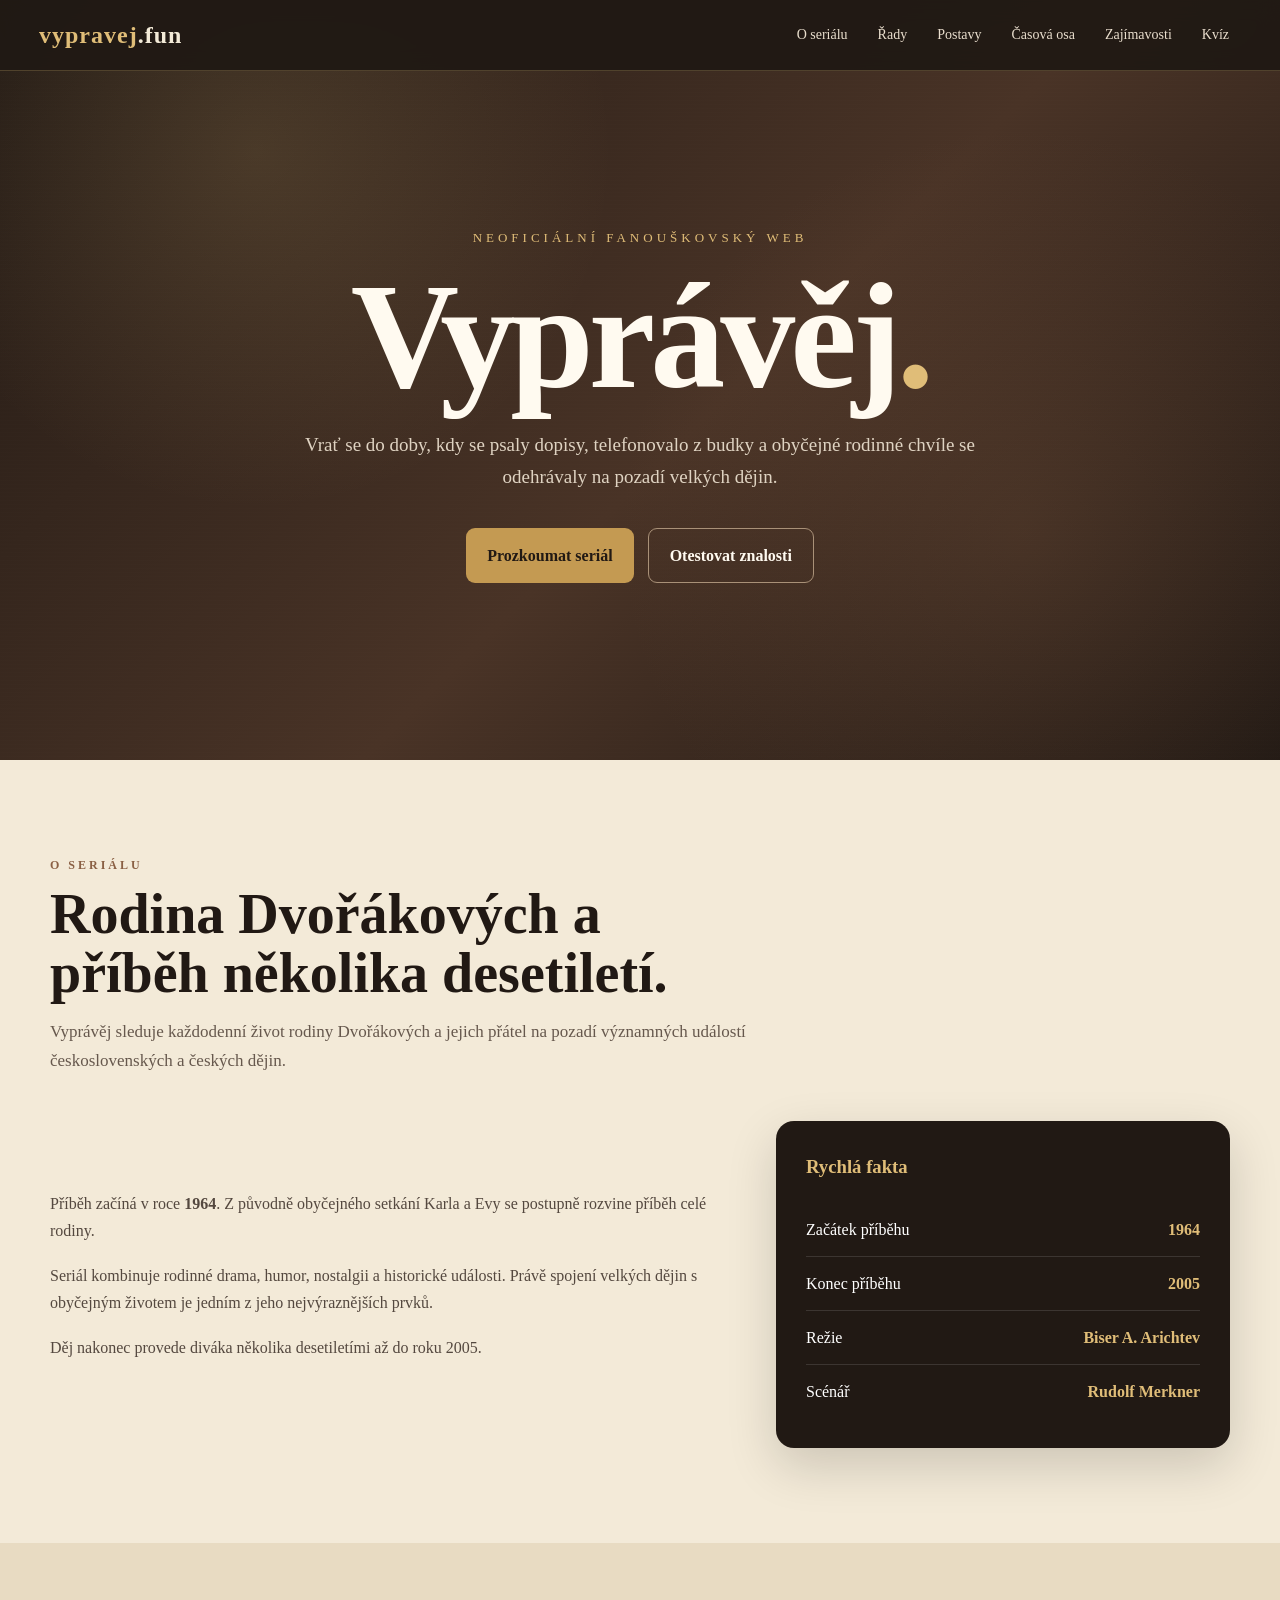
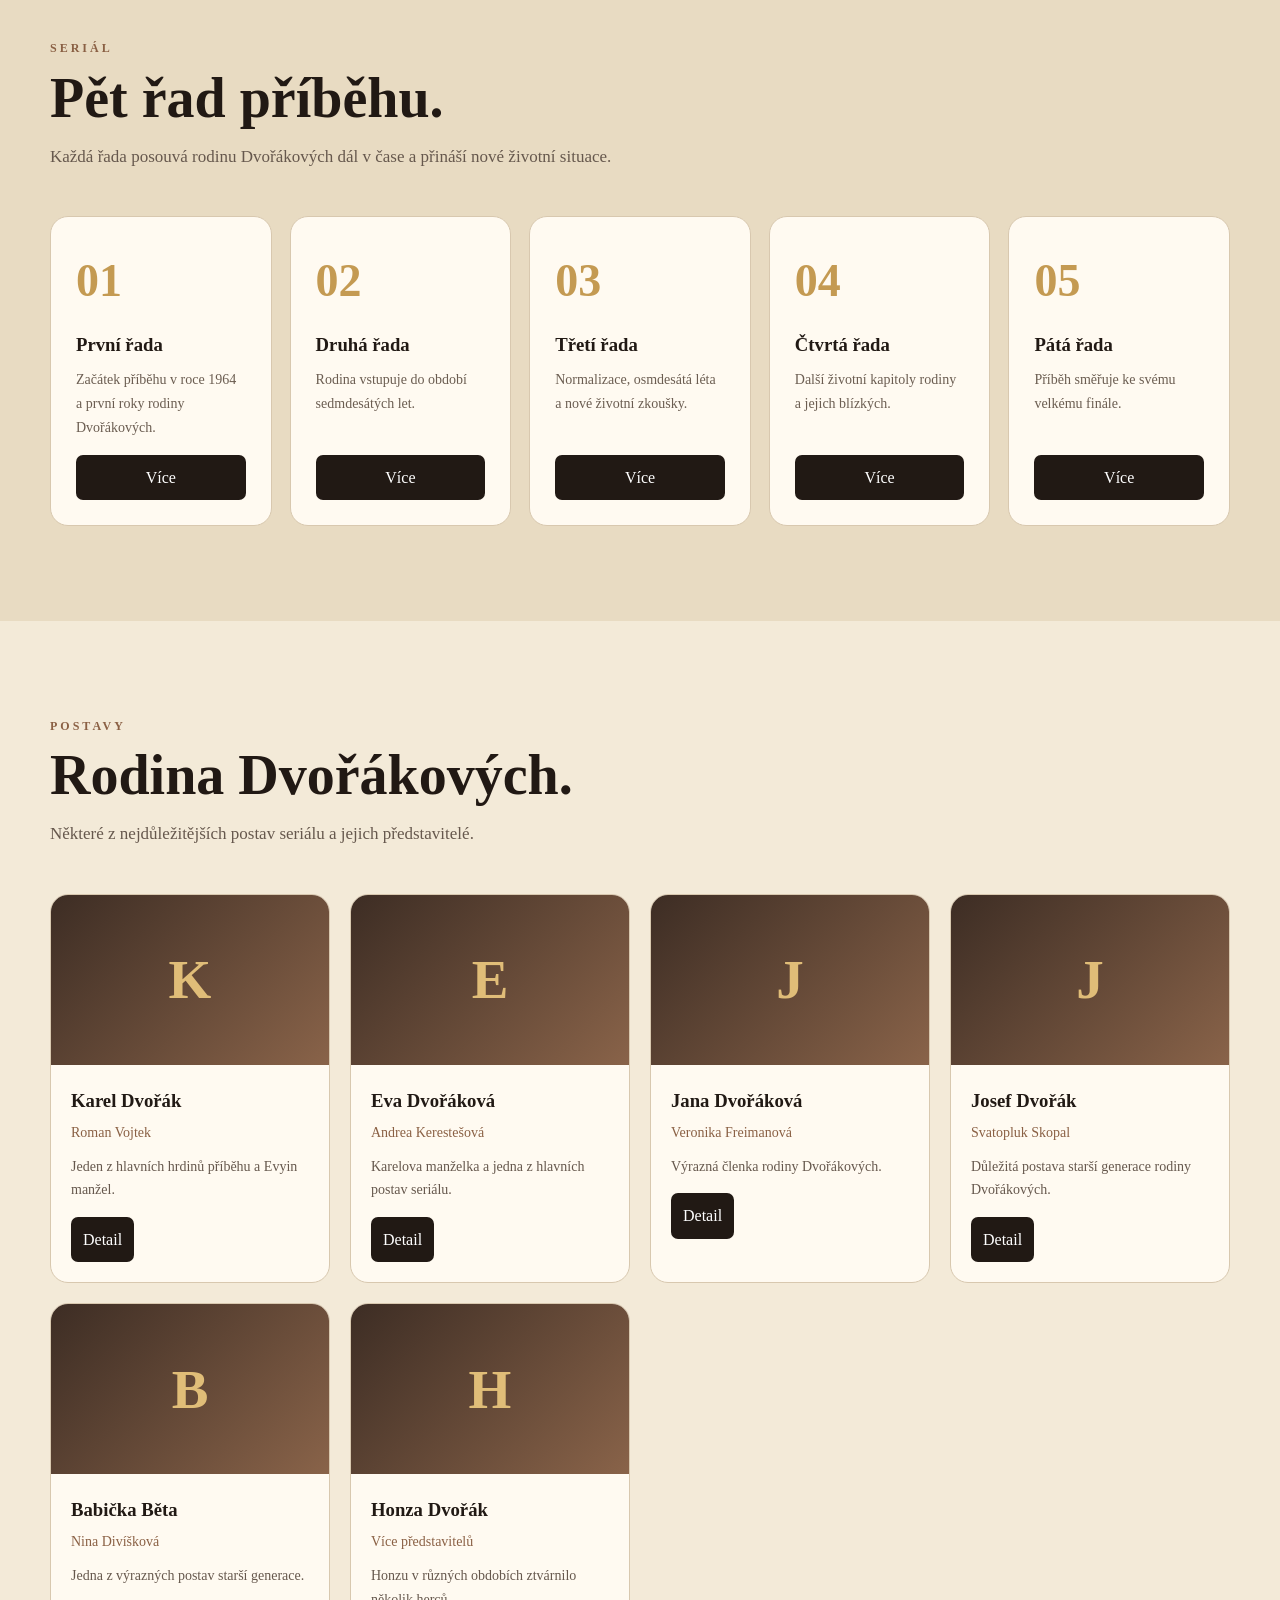
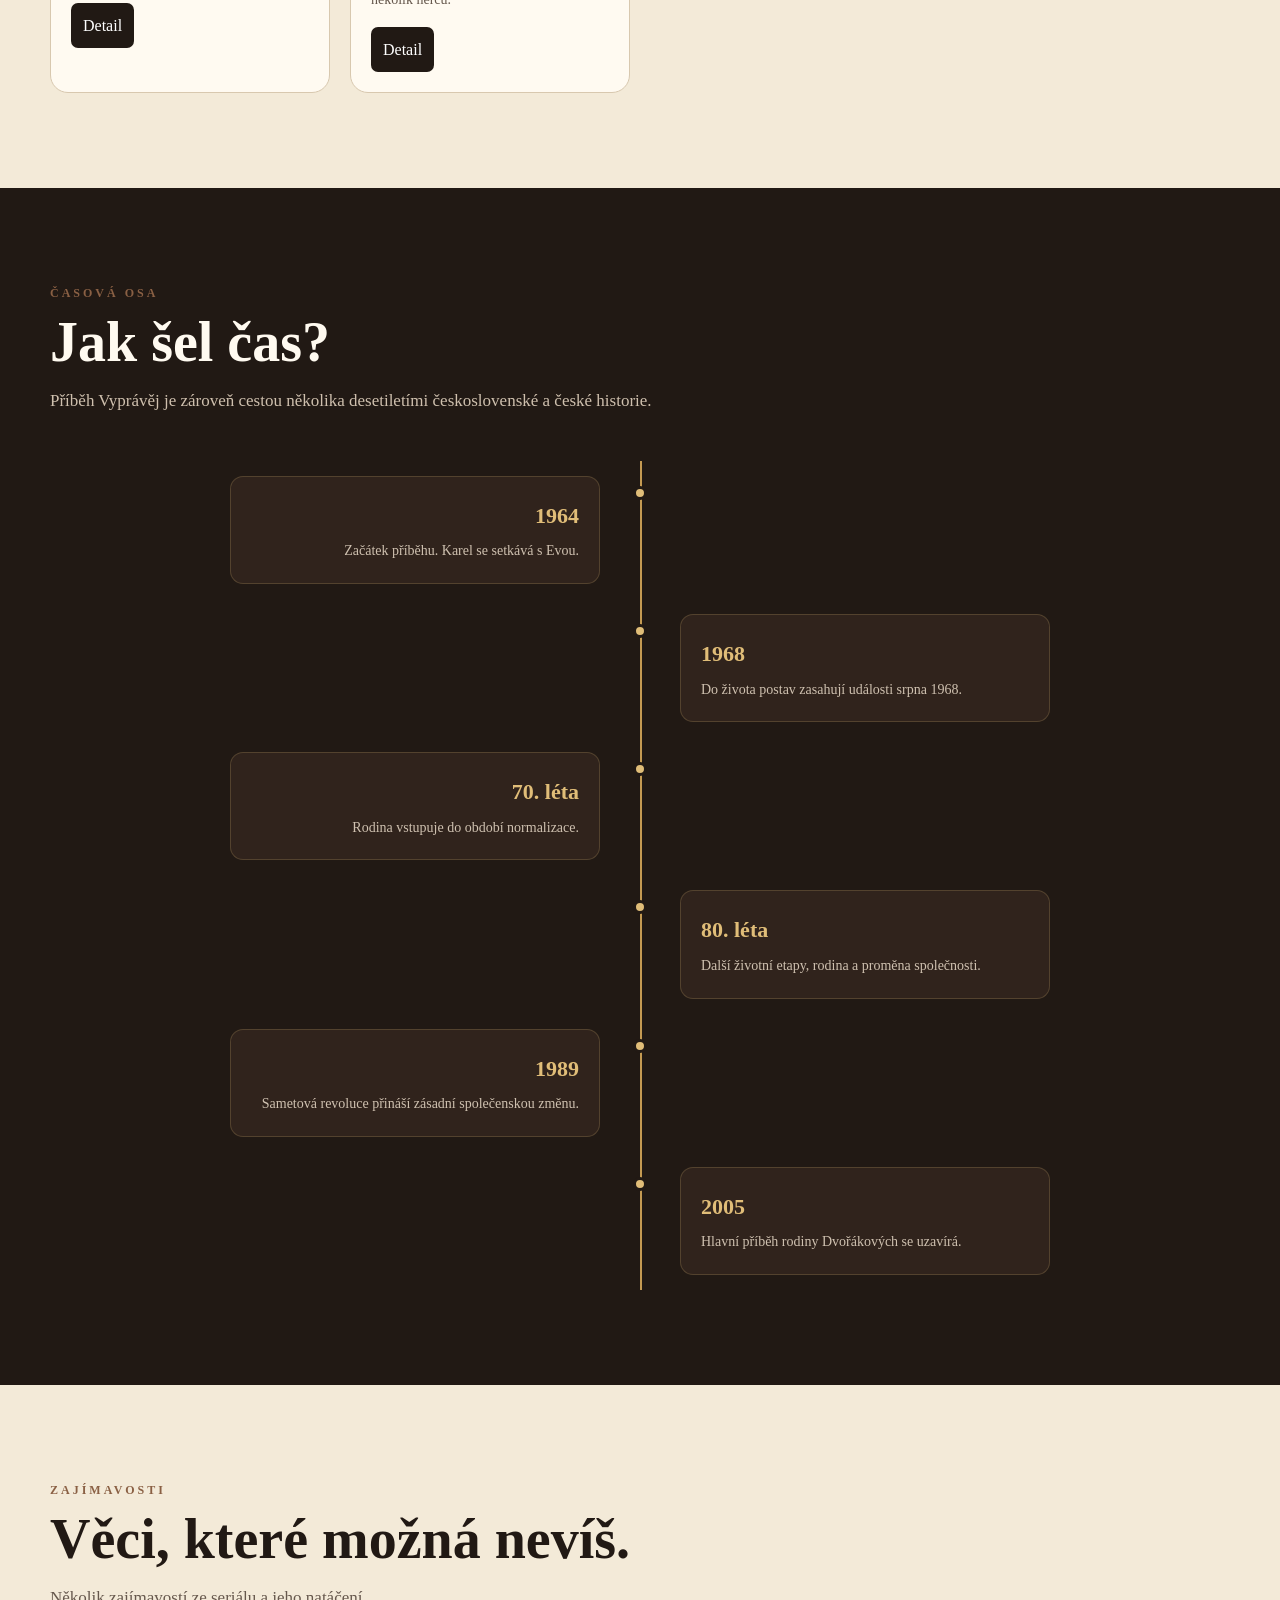
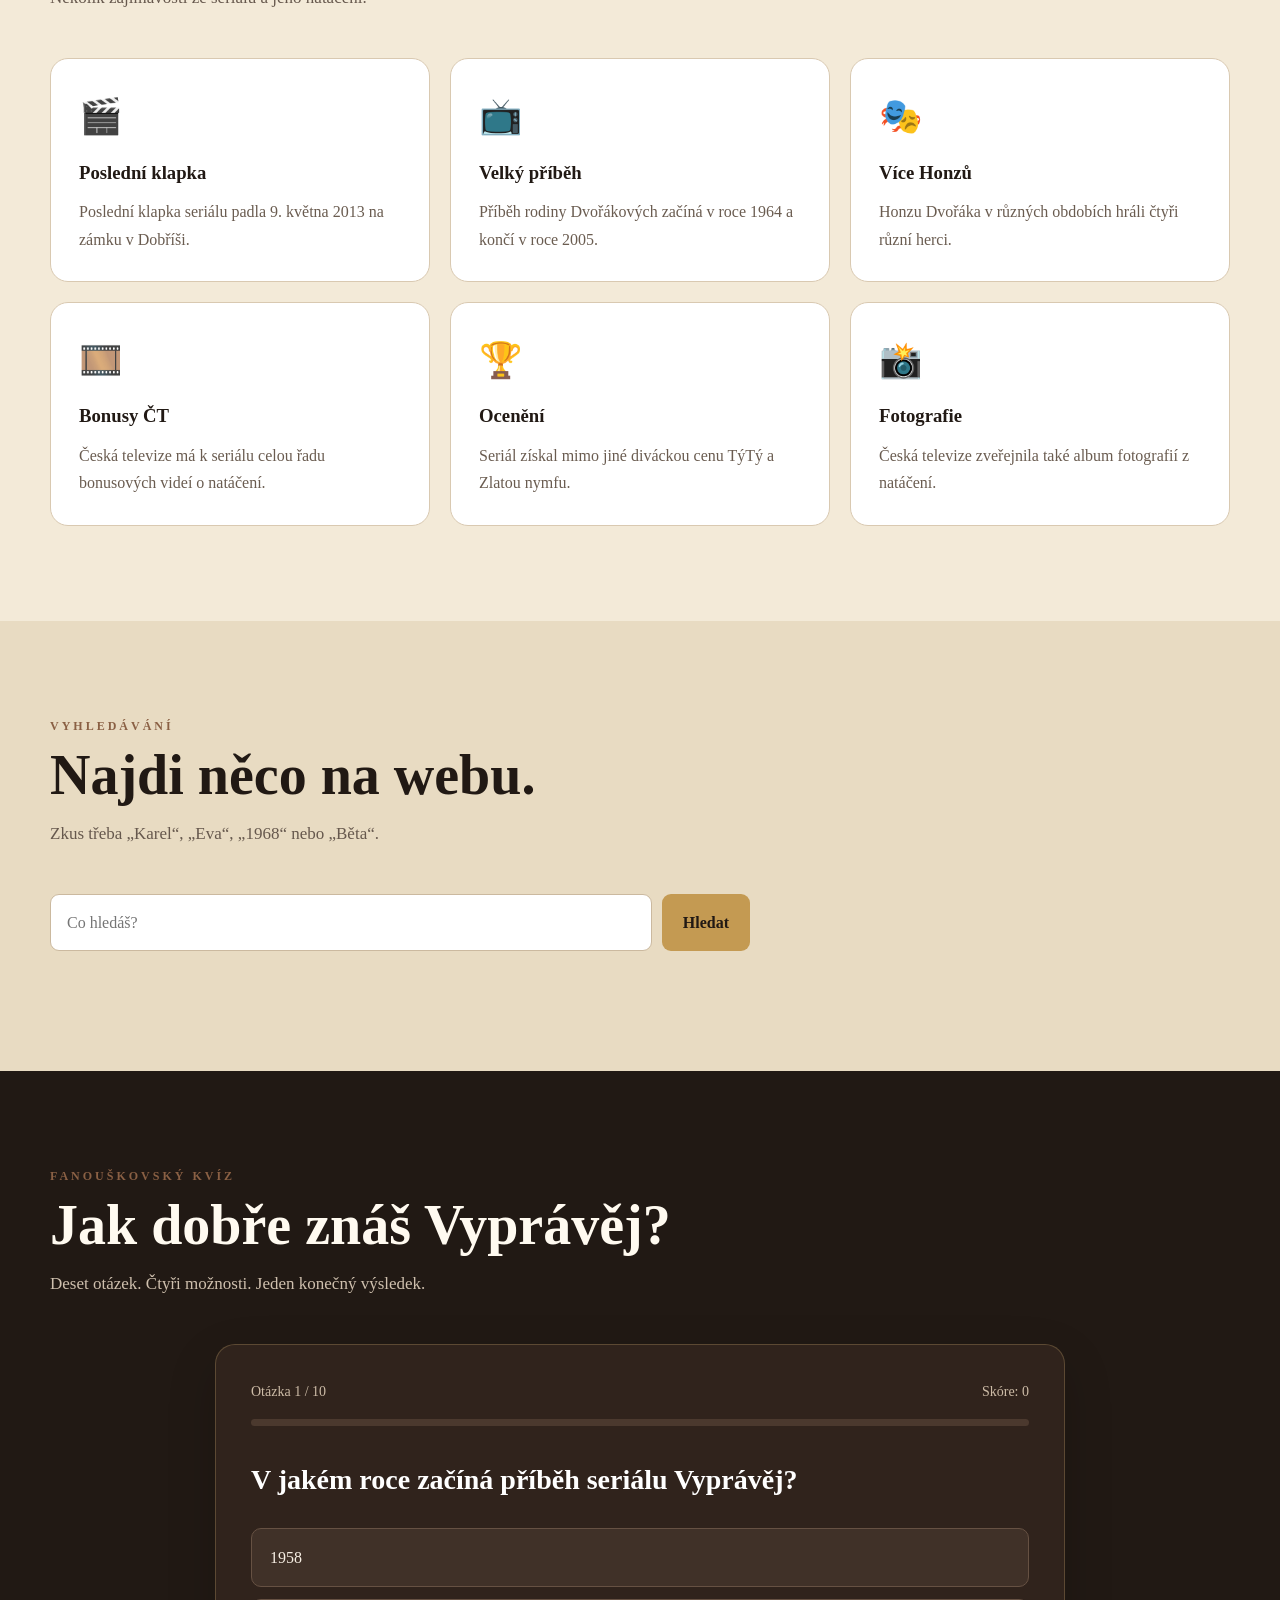
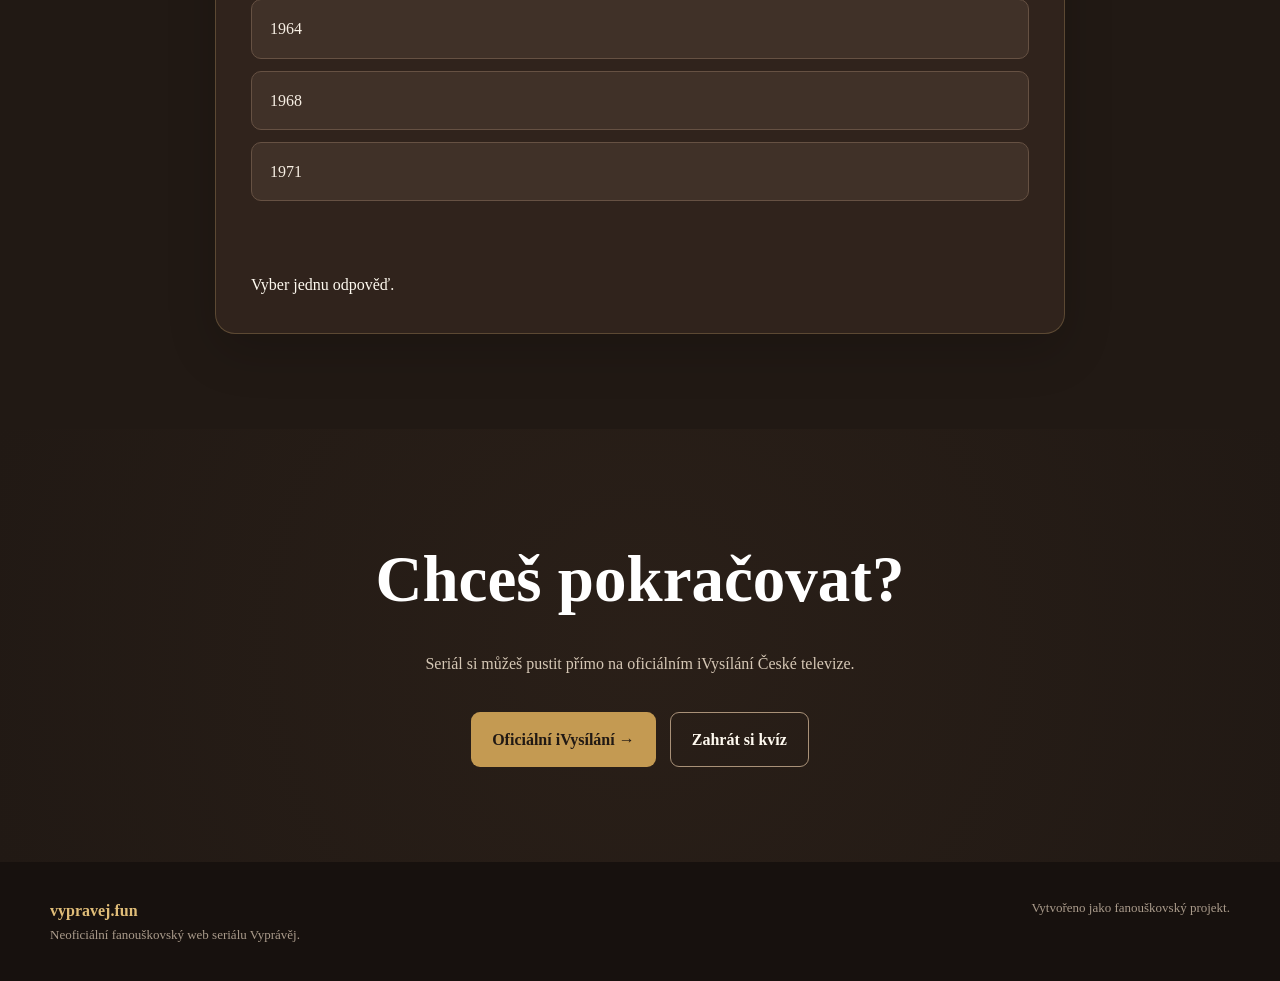
==== commit c1be9a36: "Update index.html" ====
--- a/index.html
+++ b/index.html
@@ -4,760 +4,931 @@
 <meta charset="UTF-8">
 <meta name="viewport" content="width=device-width, initial-scale=1.0">
 
-<title>Vyprávěj.fun | Fanpage seriálu Vyprávěj</title>
-
-<meta name="description" content="Vyprávěj.fun – fanouškovská stránka českého seriálu Vyprávěj. Postavy, epizody, zajímavosti a příběhy rodiny Dvořákových.">
+<title>Vyprávěj | Fanpage</title>
 
 <style>
 
-*{
-    margin:0;
-    padding:0;
-    box-sizing:border-box;
-}
-
-html{
-    scroll-behavior:smooth;
-}
-
-body{
-    font-family:Arial,Helvetica,sans-serif;
-    background:#f1e6d1;
-    color:#2b2119;
-    overflow-x:hidden;
-}
-
-a{
-    text-decoration:none;
-    color:inherit;
+:root {
+    --dark: #211914;
+    --dark2: #30231c;
+    --brown: #654735;
+    --brown2: #8a6044;
+    --cream: #f3ead8;
+    --cream2: #e8dbc2;
+    --gold: #c49a52;
+    --gold2: #e0bd78;
+    --white: #fffaf0;
+    --red: #9d4035;
+    --green: #52634a;
+    --shadow: 0 18px 50px rgba(0,0,0,.16);
+    --radius: 18px;
+}
+
+* {
+    box-sizing: border-box;
+    margin: 0;
+    padding: 0;
+}
+
+html {
+    scroll-behavior: smooth;
+}
+
+body {
+    font-family: Georgia, "Times New Roman", serif;
+    background: var(--cream);
+    color: var(--dark);
+    line-height: 1.7;
+}
+
+button,
+input {
+    font: inherit;
+}
+
+button {
+    cursor: pointer;
+}
+
+a {
+    color: inherit;
+    text-decoration: none;
 }
 
 /* =========================
    NAVBAR
 ========================= */
 
-.navbar{
-    position:fixed;
-    top:0;
-    left:0;
-    width:100%;
-    height:76px;
-    z-index:999;
-
-    background:rgba(31,24,19,.96);
-    backdrop-filter:blur(10px);
-
-    border-bottom:2px solid #c79d55;
-}
-
-.nav-inner{
-    max-width:1250px;
-    height:100%;
-    margin:auto;
-
-    display:flex;
-    align-items:center;
-    justify-content:space-between;
-
-    padding:0 25px;
-}
-
-.logo{
-    font-family:Georgia,serif;
-    font-size:30px;
-    font-weight:bold;
-    color:#e5bd76;
-}
-
-.nav-links{
-    display:flex;
-    gap:30px;
-    list-style:none;
-}
-
-.nav-links a{
-    color:#fff;
-    font-size:15px;
-    font-weight:bold;
-    transition:.25s;
-}
-
-.nav-links a:hover{
-    color:#e5bd76;
+.navbar {
+    position: fixed;
+    top: 0;
+    left: 0;
+    right: 0;
+    z-index: 1000;
+    background: rgba(33,25,20,.96);
+    border-bottom: 1px solid rgba(224,189,120,.25);
+    backdrop-filter: blur(10px);
+}
+
+.nav-inner {
+    max-width: 1250px;
+    margin: auto;
+    padding: 14px 24px;
+    display: flex;
+    align-items: center;
+    justify-content: space-between;
+}
+
+.logo {
+    color: var(--gold2);
+    font-size: 24px;
+    font-weight: bold;
+    letter-spacing: 1px;
+}
+
+.logo span {
+    color: var(--cream);
+}
+
+.nav-links {
+    display: flex;
+    gap: 6px;
+    align-items: center;
+}
+
+.nav-links a {
+    color: #eadfce;
+    padding: 9px 12px;
+    border-radius: 8px;
+    transition: .2s;
+    font-size: 14px;
+}
+
+.nav-links a:hover {
+    background: rgba(255,255,255,.08);
+    color: var(--gold2);
+}
+
+.menu-button {
+    display: none;
+    border: 1px solid #806b58;
+    background: transparent;
+    color: white;
+    padding: 7px 10px;
+    border-radius: 8px;
 }
 
 /* =========================
    HERO
 ========================= */
 
-.hero{
-    min-height:850px;
-
-    display:flex;
-    align-items:center;
-    justify-content:center;
-
-    text-align:center;
-
-    padding:120px 25px 80px;
-
-    position:relative;
+.hero {
+    min-height: 760px;
+    padding: 150px 24px 100px;
+    display: flex;
+    align-items: center;
+    justify-content: center;
+    text-align: center;
 
     background:
-        radial-gradient(circle at 50% 40%,#5b4330 0%,#34271e 42%,#1e1713 100%);
-}
-
-.hero::before{
-    content:"";
-    position:absolute;
-    inset:0;
-
-    background:
+        radial-gradient(circle at 20% 20%, rgba(224,189,120,.15), transparent 30%),
+        radial-gradient(circle at 80% 70%, rgba(138,96,68,.22), transparent 35%),
+        linear-gradient(135deg, #211914, #493326 55%, #211914);
+    color: var(--white);
+    position: relative;
+    overflow: hidden;
+}
+
+.hero::before {
+    content: "";
+    position: absolute;
+    inset: 0;
+    opacity: .15;
+    background-image:
         repeating-linear-gradient(
             0deg,
-            rgba(255,255,255,.015) 0px,
-            rgba(255,255,255,.015) 1px,
-            transparent 1px,
-            transparent 4px
+            transparent,
+            transparent 3px,
+            rgba(255,255,255,.08) 4px
         );
-
-    pointer-events:none;
-}
-
-.hero-content{
-    max-width:1000px;
-    position:relative;
-    z-index:2;
-
-    animation:heroIn 1.2s ease;
-}
-
-@keyframes heroIn{
-    from{
-        opacity:0;
-        transform:translateY(35px);
-    }
-
-    to{
-        opacity:1;
-        transform:translateY(0);
-    }
-}
-
-.hero-label{
-    color:#e4bb73;
-    text-transform:uppercase;
-    letter-spacing:6px;
-    font-size:14px;
-    margin-bottom:25px;
-}
-
-.hero h1{
-    font-family:Georgia,serif;
-
-    font-size:clamp(75px,12vw,155px);
-
-    line-height:.85;
-
-    color:#f0ce8c;
-
-    text-shadow:
-        5px 5px 0 #241a14,
-        0 0 50px rgba(240,206,140,.12);
-
-    margin-bottom:35px;
-}
-
-.hero-subtitle{
-    max-width:780px;
-    margin:auto;
-
-    color:#f4eadc;
-
-    font-size:21px;
-    line-height:1.7;
-}
-
-.hero-buttons{
-    display:flex;
-    justify-content:center;
-    gap:15px;
-    flex-wrap:wrap;
-
-    margin-top:40px;
-}
-
-.btn{
-    padding:16px 30px;
-    border-radius:5px;
-
-    font-weight:bold;
-
-    transition:.25s;
-}
-
-.btn-primary{
-    background:#c79d55;
-    color:#241a14;
-}
-
-.btn-primary:hover{
-    background:#e3bc76;
-    transform:translateY(-3px);
-}
-
-.btn-secondary{
-    border:1px solid #c79d55;
-    color:#e5bd76;
-}
-
-.btn-secondary:hover{
-    background:#c79d55;
-    color:#241a14;
+    pointer-events: none;
+}
+
+.hero-content {
+    position: relative;
+    max-width: 900px;
+}
+
+.hero-kicker {
+    color: var(--gold2);
+    text-transform: uppercase;
+    letter-spacing: 4px;
+    font-size: 13px;
+    margin-bottom: 20px;
+}
+
+.hero h1 {
+    font-size: clamp(70px, 13vw, 150px);
+    line-height: .9;
+    margin-bottom: 25px;
+    letter-spacing: -5px;
+}
+
+.hero h1 span {
+    color: var(--gold2);
+}
+
+.hero p {
+    max-width: 680px;
+    margin: auto;
+    color: #dfd3c2;
+    font-size: 19px;
+}
+
+.hero-buttons {
+    margin-top: 35px;
+    display: flex;
+    justify-content: center;
+    gap: 14px;
+    flex-wrap: wrap;
+}
+
+.btn {
+    border: 0;
+    padding: 13px 21px;
+    border-radius: 9px;
+    font-weight: bold;
+    transition: .2s;
+    display: inline-flex;
+    align-items: center;
+    justify-content: center;
+    gap: 8px;
+}
+
+.btn-primary {
+    background: var(--gold);
+    color: var(--dark);
+}
+
+.btn-primary:hover {
+    background: var(--gold2);
+    transform: translateY(-2px);
+}
+
+.btn-secondary {
+    background: transparent;
+    border: 1px solid #a99178;
+    color: var(--white);
+}
+
+.btn-secondary:hover {
+    background: rgba(255,255,255,.08);
+    transform: translateY(-2px);
 }
 
 /* =========================
    GENERAL
 ========================= */
 
-.section{
-    padding:110px 25px;
-}
-
-.container{
-    max-width:1150px;
-    margin:auto;
-}
-
-.section-heading{
-    text-align:center;
-    margin-bottom:60px;
-}
-
-.section-heading span{
-    display:block;
-
-    color:#b48745;
-
-    text-transform:uppercase;
-    letter-spacing:4px;
-
-    font-size:13px;
-    font-weight:bold;
-
-    margin-bottom:12px;
-}
-
-.section-heading h2{
-    font-family:Georgia,serif;
-    font-size:52px;
-}
-
-.section-heading p{
-    max-width:720px;
-    margin:18px auto 0;
-
-    color:#6d5b49;
-
-    line-height:1.7;
+section {
+    padding: 95px 24px;
+}
+
+.container {
+    max-width: 1180px;
+    margin: auto;
+}
+
+.section-header {
+    max-width: 720px;
+    margin-bottom: 45px;
+}
+
+.section-label {
+    color: var(--brown2);
+    text-transform: uppercase;
+    font-weight: bold;
+    letter-spacing: 3px;
+    font-size: 12px;
+    margin-bottom: 10px;
+}
+
+.section-header h2 {
+    font-size: clamp(35px, 5vw, 56px);
+    line-height: 1.05;
+    margin-bottom: 15px;
+}
+
+.section-header p {
+    color: #66584d;
+    font-size: 17px;
+}
+
+.alt {
+    background: var(--cream2);
+}
+
+.dark-section {
+    background: var(--dark);
+    color: var(--white);
+}
+
+.dark-section .section-header p {
+    color: #cfc0ae;
 }
 
 /* =========================
-   INTRO
+   ABOUT
 ========================= */
 
-.intro{
-    background:#f5ead6;
-}
-
-.intro-grid{
-    display:grid;
-    grid-template-columns:1.2fr .8fr;
-    gap:60px;
-
-    align-items:center;
-}
-
-.intro-text h3{
-    font-family:Georgia,serif;
-    font-size:38px;
-    margin-bottom:20px;
-}
-
-.intro-text p{
-    color:#665442;
-    line-height:1.9;
-    font-size:17px;
-}
-
-.intro-box{
-    background:#30251d;
-    color:white;
-
-    padding:45px;
-
-    border-left:5px solid #c79d55;
-
-    box-shadow:0 20px 50px rgba(40,25,15,.15);
-}
-
-.intro-box .big{
-    font-family:Georgia,serif;
-    font-size:55px;
-    color:#e5bd76;
-}
-
-.intro-box p{
-    color:#d8cbbb;
-    margin-top:10px;
-    line-height:1.6;
+.about-grid {
+    display: grid;
+    grid-template-columns: 1.2fr .8fr;
+    gap: 45px;
+    align-items: center;
+}
+
+.about-text p {
+    margin-bottom: 18px;
+    color: #54483f;
+}
+
+.fact-box {
+    background: var(--dark);
+    color: white;
+    padding: 30px;
+    border-radius: var(--radius);
+    box-shadow: var(--shadow);
+}
+
+.fact-box h3 {
+    color: var(--gold2);
+    margin-bottom: 20px;
+}
+
+.fact-row {
+    display: flex;
+    justify-content: space-between;
+    gap: 20px;
+    border-bottom: 1px solid rgba(255,255,255,.12);
+    padding: 13px 0;
+}
+
+.fact-row:last-child {
+    border-bottom: 0;
+}
+
+.fact-row strong {
+    color: var(--gold2);
 }
 
 /* =========================
    SEASONS
 ========================= */
 
-.seasons{
-    background:#ebe0cb;
-}
-
-.season-grid{
-    display:grid;
-    grid-template-columns:repeat(3,1fr);
-    gap:24px;
-}
-
-.season{
-    position:relative;
-
-    background:#fff9ee;
-
-    padding:35px 30px;
-
-    border-top:4px solid #c79d55;
-
-    box-shadow:0 10px 30px rgba(50,30,15,.08);
-
-    transition:.3s;
-}
-
-.season:hover{
-    transform:translateY(-8px);
-    box-shadow:0 20px 40px rgba(50,30,15,.13);
-}
-
-.season-number{
-    font-family:Georgia,serif;
-    color:#bd914f;
-    font-size:52px;
-    margin-bottom:10px;
-}
-
-.season h3{
-    font-family:Georgia,serif;
-    font-size:28px;
-    margin-bottom:12px;
-}
-
-.season p{
-    color:#6c5b49;
-    line-height:1.65;
-}
-
-.season-link{
-    display:inline-block;
-    margin-top:20px;
-
-    color:#a47739;
-
-    font-weight:bold;
+.seasons {
+    display: grid;
+    grid-template-columns: repeat(5, 1fr);
+    gap: 18px;
+}
+
+.season-card {
+    background: #fffaf1;
+    border: 1px solid #d8c8af;
+    border-radius: var(--radius);
+    padding: 25px;
+    min-height: 230px;
+    display: flex;
+    flex-direction: column;
+    justify-content: space-between;
+    transition: .25s;
+}
+
+.season-card:hover {
+    transform: translateY(-7px);
+    box-shadow: var(--shadow);
+    border-color: var(--gold);
+}
+
+.season-number {
+    font-size: 46px;
+    font-weight: bold;
+    color: var(--gold);
+}
+
+.season-card h3 {
+    margin: 8px 0;
+}
+
+.season-card p {
+    color: #6b5d51;
+    font-size: 14px;
+}
+
+.small-button {
+    border: 0;
+    background: var(--dark);
+    color: white;
+    padding: 9px 12px;
+    border-radius: 7px;
+    margin-top: 15px;
+}
+
+.small-button:hover {
+    background: var(--brown);
 }
 
 /* =========================
    CHARACTERS
 ========================= */
 
-.characters{
-    background:#30251d;
-    color:white;
-}
-
-.characters .section-heading p{
-    color:#d3c4b4;
-}
-
-.character-grid{
-    display:grid;
-    grid-template-columns:repeat(4,1fr);
-    gap:20px;
-}
-
-.character{
-    background:#3b2e24;
-    border:1px solid rgba(199,157,85,.25);
-
-    padding:35px 20px;
-
-    text-align:center;
-
-    transition:.3s;
-}
-
-.character:hover{
-    transform:translateY(-6px);
-    border-color:#c79d55;
-}
-
-.character-avatar{
-    width:90px;
-    height:90px;
-
-    margin:0 auto 20px;
-
-    display:flex;
-    align-items:center;
-    justify-content:center;
-
-    border-radius:50%;
-
-    background:#c79d55;
-    color:#2b2119;
-
-    font-family:Georgia,serif;
-    font-size:34px;
-    font-weight:bold;
-}
-
-.character h3{
-    font-family:Georgia,serif;
-    font-size:23px;
-    margin-bottom:8px;
-}
-
-.character p{
-    color:#cfc0af;
-    font-size:14px;
+.characters {
+    display: grid;
+    grid-template-columns: repeat(4, 1fr);
+    gap: 20px;
+}
+
+.character {
+    background: #fffaf1;
+    border-radius: var(--radius);
+    overflow: hidden;
+    border: 1px solid #d8c8af;
+    transition: .25s;
+}
+
+.character:hover {
+    transform: translateY(-5px);
+    box-shadow: var(--shadow);
+}
+
+.character-visual {
+    height: 170px;
+    display: flex;
+    align-items: center;
+    justify-content: center;
+    background:
+        linear-gradient(135deg, #3d2d24, #896349);
+    color: var(--gold2);
+    font-size: 55px;
+    font-weight: bold;
+}
+
+.character-info {
+    padding: 20px;
+}
+
+.character-info h3 {
+    margin-bottom: 4px;
+}
+
+.actor {
+    color: var(--brown2);
+    font-size: 14px;
+}
+
+.character-info p {
+    color: #66584d;
+    margin-top: 10px;
+    font-size: 14px;
 }
 
 /* =========================
    TIMELINE
 ========================= */
 
-.timeline-section{
-    background:#f5ead6;
-}
-
-.timeline{
-    max-width:850px;
-    margin:auto;
-
-    position:relative;
-}
-
-.timeline::before{
-    content:"";
-
-    position:absolute;
-
-    left:20px;
-    top:0;
-    bottom:0;
-
-    width:3px;
-
-    background:#c79d55;
-}
-
-.timeline-item{
-    position:relative;
-
-    padding:0 0 55px 70px;
-}
-
-.timeline-dot{
-    position:absolute;
-
-    left:8px;
-    top:5px;
-
-    width:27px;
-    height:27px;
-
-    border-radius:50%;
-
-    background:#c79d55;
-
-    border:5px solid #f5ead6;
-}
-
-.timeline-year{
-    color:#b18444;
-
-    font-size:18px;
-    font-weight:bold;
-
-    margin-bottom:8px;
-}
-
-.timeline-item h3{
-    font-family:Georgia,serif;
-    font-size:29px;
-    margin-bottom:10px;
-}
-
-.timeline-item p{
-    color:#695846;
-    line-height:1.7;
+.timeline {
+    position: relative;
+    max-width: 900px;
+    margin: auto;
+}
+
+.timeline::before {
+    content: "";
+    position: absolute;
+    left: 50%;
+    top: 0;
+    bottom: 0;
+    width: 2px;
+    background: var(--gold);
+}
+
+.timeline-item {
+    width: 50%;
+    padding: 15px 40px;
+    position: relative;
+}
+
+.timeline-item:nth-child(odd) {
+    text-align: right;
+}
+
+.timeline-item:nth-child(even) {
+    margin-left: 50%;
+}
+
+.timeline-dot {
+    position: absolute;
+    top: 25px;
+    width: 14px;
+    height: 14px;
+    border-radius: 50%;
+    background: var(--gold2);
+    border: 3px solid var(--dark);
+}
+
+.timeline-item:nth-child(odd) .timeline-dot {
+    right: -7px;
+}
+
+.timeline-item:nth-child(even) .timeline-dot {
+    left: -7px;
+}
+
+.timeline-card {
+    background: #30231c;
+    border: 1px solid rgba(224,189,120,.2);
+    padding: 20px;
+    border-radius: 13px;
+}
+
+.timeline-card strong {
+    color: var(--gold2);
+    font-size: 22px;
+}
+
+.timeline-card p {
+    color: #cfc1b0;
+    font-size: 14px;
+    margin-top: 5px;
 }
 
 /* =========================
    FACTS
 ========================= */
 
-.facts{
-    background:#30251d;
-    color:white;
-}
-
-.facts .section-heading p{
-    color:#d4c4b2;
-}
-
-.fact-grid{
-    display:grid;
-    grid-template-columns:repeat(3,1fr);
-    gap:22px;
-}
-
-.fact{
-    padding:35px;
-
-    background:#3b2e24;
-
-    border:1px solid rgba(199,157,85,.2);
-
-    transition:.3s;
-}
-
-.fact:hover{
-    border-color:#c79d55;
-    transform:translateY(-5px);
-}
-
-.fact-icon{
-    font-size:35px;
-    color:#e4bb73;
-
-    margin-bottom:20px;
-}
-
-.fact h3{
-    font-family:Georgia,serif;
-    font-size:24px;
-    margin-bottom:12px;
-}
-
-.fact p{
-    color:#d1c1ae;
-    line-height:1.7;
+.facts {
+    display: grid;
+    grid-template-columns: repeat(3, 1fr);
+    gap: 20px;
+}
+
+.fact-card {
+    background: white;
+    padding: 28px;
+    border-radius: var(--radius);
+    border: 1px solid #d9c9b1;
+}
+
+.fact-icon {
+    font-size: 35px;
+    margin-bottom: 10px;
+}
+
+.fact-card h3 {
+    margin-bottom: 10px;
+}
+
+.fact-card p {
+    color: #6a5c50;
 }
 
 /* =========================
    SEARCH
 ========================= */
 
-.search-section{
-    background:#f5ead6;
-    text-align:center;
-}
-
-.search-box{
-    max-width:650px;
-    margin:35px auto 0;
-
-    display:flex;
-
-    background:white;
-
-    border:2px solid #d2b477;
-
-    border-radius:5px;
-
-    overflow:hidden;
-}
-
-.search-box input{
-    flex:1;
-
-    border:0;
-    outline:0;
-
-    padding:18px;
-
-    font-size:16px;
-
-    background:white;
-}
-
-.search-box button{
-    border:0;
-
-    padding:0 25px;
-
-    background:#c79d55;
-
-    font-weight:bold;
-
-    cursor:pointer;
+.search-box {
+    display: flex;
+    gap: 10px;
+    max-width: 700px;
+    margin-bottom: 25px;
+}
+
+.search-box input {
+    flex: 1;
+    padding: 14px 16px;
+    border-radius: 9px;
+    border: 1px solid #cbb99f;
+    background: white;
+    outline: none;
+}
+
+.search-box input:focus {
+    border-color: var(--gold);
+}
+
+.search-results {
+    display: grid;
+    gap: 10px;
+}
+
+.search-result {
+    padding: 16px;
+    border-radius: 10px;
+    background: white;
+    border: 1px solid #d7c7ae;
+}
+
+.search-result strong {
+    color: var(--brown);
+}
+
+.search-result button {
+    border: 0;
+    background: none;
+    color: var(--brown2);
+    text-decoration: underline;
+    margin-top: 5px;
+}
+
+/* =========================
+   QUIZ
+========================= */
+
+.quiz-wrap {
+    max-width: 850px;
+    margin: auto;
+}
+
+.quiz-card {
+    background: #30231c;
+    border: 1px solid rgba(224,189,120,.25);
+    border-radius: 20px;
+    padding: 35px;
+    box-shadow: var(--shadow);
+}
+
+.quiz-top {
+    display: flex;
+    justify-content: space-between;
+    color: #cdbca7;
+    font-size: 14px;
+    margin-bottom: 15px;
+}
+
+.progress {
+    height: 7px;
+    background: #4b392e;
+    border-radius: 20px;
+    overflow: hidden;
+    margin-bottom: 30px;
+}
+
+.progress-bar {
+    height: 100%;
+    width: 0;
+    background: var(--gold2);
+    transition: .3s;
+}
+
+.quiz-question {
+    color: white;
+    font-size: 28px;
+    margin-bottom: 25px;
+}
+
+.answers {
+    display: grid;
+    gap: 12px;
+}
+
+.answer {
+    width: 100%;
+    text-align: left;
+    padding: 15px 18px;
+    background: #403128;
+    border: 1px solid #665143;
+    border-radius: 10px;
+    color: #f7efe4;
+    transition: .2s;
+}
+
+.answer:hover:not(:disabled) {
+    border-color: var(--gold);
+    transform: translateX(3px);
+}
+
+.answer.correct {
+    background: #405b43;
+    border-color: #8db191;
+}
+
+.answer.wrong {
+    background: #693d37;
+    border-color: #bd8178;
+}
+
+.answer:disabled {
+    cursor: default;
+}
+
+.quiz-feedback {
+    min-height: 55px;
+    padding-top: 18px;
+    color: #e8dbc9;
+}
+
+.quiz-bottom {
+    display: flex;
+    justify-content: space-between;
+    align-items: center;
+    margin-top: 15px;
+}
+
+.next-button {
+    border: 0;
+    background: var(--gold);
+    color: var(--dark);
+    padding: 11px 18px;
+    border-radius: 8px;
+    font-weight: bold;
+    display: none;
+}
+
+.next-button:hover {
+    background: var(--gold2);
+}
+
+.quiz-result {
+    text-align: center;
+    display: none;
+}
+
+.quiz-result .score {
+    font-size: 80px;
+    color: var(--gold2);
+    font-weight: bold;
+    line-height: 1;
+    margin: 20px 0;
+}
+
+.quiz-result h3 {
+    font-size: 30px;
+    color: white;
+    margin-bottom: 10px;
+}
+
+.quiz-result p {
+    color: #d3c4b2;
+    margin-bottom: 25px;
+}
+
+/* =========================
+   MODAL
+========================= */
+
+.modal {
+    display: none;
+    position: fixed;
+    inset: 0;
+    z-index: 2000;
+    background: rgba(0,0,0,.72);
+    align-items: center;
+    justify-content: center;
+    padding: 20px;
+}
+
+.modal.open {
+    display: flex;
+}
+
+.modal-box {
+    max-width: 600px;
+    width: 100%;
+    background: var(--cream);
+    border-radius: 18px;
+    padding: 35px;
+    position: relative;
+    box-shadow: 0 30px 100px rgba(0,0,0,.35);
+}
+
+.modal-close {
+    position: absolute;
+    top: 15px;
+    right: 15px;
+    border: 0;
+    background: var(--dark);
+    color: white;
+    width: 34px;
+    height: 34px;
+    border-radius: 50%;
+}
+
+.modal-box h2 {
+    margin-bottom: 10px;
+}
+
+.modal-box p {
+    color: #66584d;
+}
+
+.modal-meta {
+    margin-top: 20px;
+    padding-top: 15px;
+    border-top: 1px solid #d6c5ac;
 }
 
 /* =========================
    CTA
 ========================= */
 
-.cta{
-    padding:100px 25px;
-
-    text-align:center;
-
-    background:#c79d55;
-    color:#241a14;
-}
-
-.cta h2{
-    font-family:Georgia,serif;
-    font-size:55px;
-    margin-bottom:15px;
-}
-
-.cta p{
-    font-size:18px;
-    margin-bottom:30px;
+.cta {
+    text-align: center;
+    background:
+        linear-gradient(rgba(33,25,20,.9), rgba(33,25,20,.9)),
+        radial-gradient(circle at center, #79573d, #211914);
+    color: white;
+}
+
+.cta h2 {
+    font-size: clamp(38px, 6vw, 65px);
+    margin-bottom: 15px;
+}
+
+.cta p {
+    color: #d5c7b5;
+    max-width: 650px;
+    margin: auto;
 }
 
 /* =========================
    FOOTER
 ========================= */
 
-footer{
-    background:#211914;
-    color:#b9aa98;
-
-    padding:50px 25px;
-
-    text-align:center;
-}
-
-.footer-logo{
-    font-family:Georgia,serif;
-    font-size:30px;
-
-    color:#e5bd76;
-
-    margin-bottom:12px;
-}
-
-footer p{
-    line-height:1.7;
-}
-
-/* =========================
-   SCROLL ANIMATION
-========================= */
-
-.reveal{
-    opacity:0;
-    transform:translateY(35px);
-    transition:opacity .7s ease,transform .7s ease;
-}
-
-.reveal.visible{
-    opacity:1;
-    transform:translateY(0);
+footer {
+    background: #17110e;
+    color: #aa9b8b;
+    padding: 35px 24px;
+}
+
+.footer-inner {
+    max-width: 1180px;
+    margin: auto;
+    display: flex;
+    justify-content: space-between;
+    gap: 25px;
+    flex-wrap: wrap;
+}
+
+.footer-brand {
+    color: var(--gold2);
+    font-weight: bold;
+}
+
+.footer-note {
+    font-size: 13px;
 }
 
 /* =========================
    MOBILE
 ========================= */
 
-@media(max-width:900px){
-
-    .nav-links{
-        gap:13px;
-    }
-
-    .nav-links a{
-        font-size:12px;
-    }
-
-    .intro-grid{
-        grid-template-columns:1fr;
-    }
-
-    .season-grid{
-        grid-template-columns:1fr 1fr;
-    }
-
-    .character-grid{
-        grid-template-columns:1fr 1fr;
-    }
-
-    .fact-grid{
-        grid-template-columns:1fr 1fr;
-    }
-}
-
-@media(max-width:600px){
-
-    .navbar{
-        height:65px;
-    }
-
-    .nav-inner{
-        padding:0 15px;
-    }
-
-    .logo{
-        font-size:21px;
-    }
-
-    .nav-links{
-        display:none;
-    }
-
-    .hero{
-        min-height:700px;
-        padding-top:100px;
-    }
-
-    .hero h1{
-        font-size:70px;
-    }
-
-    .hero-subtitle{
-        font-size:17px;
-    }
-
-    .section{
-        padding:80px 18px;
-    }
-
-    .section-heading h2{
-        font-size:38px;
-    }
-
-    .season-grid,
-    .character-grid,
-    .fact-grid{
-        grid-template-columns:1fr;
-    }
-
-    .intro-box{
-        padding:30px;
-    }
-
-    .cta h2{
-        font-size:40px;
+@media (max-width: 950px) {
+
+    .seasons {
+        grid-template-columns: repeat(2, 1fr);
+    }
+
+    .characters {
+        grid-template-columns: repeat(2, 1fr);
+    }
+
+    .about-grid {
+        grid-template-columns: 1fr;
+    }
+
+    .facts {
+        grid-template-columns: 1fr;
+    }
+
+}
+
+@media (max-width: 700px) {
+
+    .nav-links {
+        display: none;
+        position: absolute;
+        top: 61px;
+        left: 0;
+        right: 0;
+        background: var(--dark);
+        padding: 10px 20px 20px;
+        flex-direction: column;
+        align-items: stretch;
+    }
+
+    .nav-links.open {
+        display: flex;
+    }
+
+    .nav-links a {
+        padding: 13px;
+    }
+
+    .menu-button {
+        display: block;
+    }
+
+    .hero {
+        min-height: 680px;
+        padding-top: 120px;
+    }
+
+    .hero h1 {
+        letter-spacing: -3px;
+    }
+
+    section {
+        padding: 70px 18px;
+    }
+
+    .seasons,
+    .characters {
+        grid-template-columns: 1fr;
+    }
+
+    .timeline::before {
+        left: 8px;
+    }
+
+    .timeline-item,
+    .timeline-item:nth-child(even) {
+        width: 100%;
+        margin-left: 0;
+        padding-left: 35px;
+        padding-right: 0;
+        text-align: left;
+    }
+
+    .timeline-item:nth-child(odd) {
+        text-align: left;
+    }
+
+    .timeline-item:nth-child(odd) .timeline-dot,
+    .timeline-item:nth-child(even) .timeline-dot {
+        left: 1px;
+        right: auto;
+    }
+
+    .quiz-card {
+        padding: 22px;
+    }
+
+    .quiz-question {
+        font-size: 22px;
+    }
+
+    .quiz-bottom {
+        flex-direction: column;
+        align-items: stretch;
+        gap: 15px;
+    }
+
+    .next-button {
+        width: 100%;
+    }
+
+    .search-box {
+        flex-direction: column;
     }
 
 }
@@ -768,639 +939,998 @@
 <body>
 
 <!-- =========================
-     NAVIGACE
+     NAVIGATION
 ========================= -->
 
-<header class="navbar">
+<nav class="navbar">
 
     <div class="nav-inner">
 
-        <a href="#" class="logo">
-            vypravej.fun
+        <a href="#domu" class="logo">
+            vypravej<span>.fun</span>
         </a>
 
-        <ul class="nav-links">
-
-            <li>
-                <a href="#o-serialu">O seriálu</a>
-            </li>
-
-            <li>
-                <a href="#rady">Řady</a>
-            </li>
-
-            <li>
-                <a href="#postavy">Postavy</a>
-            </li>
-
-            <li>
-                <a href="#casova-osa">Časová osa</a>
-            </li>
-
-            <li>
-                <a href="#zajimavosti">Zajímavosti</a>
-            </li>
-
-        </ul>
+        <button class="menu-button" id="menuButton">
+            ☰
+        </button>
+
+        <div class="nav-links" id="navLinks">
+            <a href="#o-serialu">O seriálu</a>
+            <a href="#rady">Řady</a>
+            <a href="#postavy">Postavy</a>
+            <a href="#casova-osa">Časová osa</a>
+            <a href="#zajimavosti">Zajímavosti</a>
+            <a href="#kviz">Kvíz</a>
+        </div>
 
     </div>
 
-</header>
+</nav>
 
 
 <!-- =========================
      HERO
 ========================= -->
 
-<section class="hero">
+<header class="hero" id="domu">
 
     <div class="hero-content">
 
-        <div class="hero-label">
-            Fanouškovská stránka českého seriálu
+        <div class="hero-kicker">
+            Neoficiální fanouškovský web
         </div>
 
-        <h1>Vyprávěj</h1>
-
-        <p class="hero-subtitle">
-            Vrať se s námi do minulosti.
-            Poznej rodinu Dvořákových,
-            jejich příběhy, vztahy,
-            radosti i starosti.
+        <h1>
+            Vyprávěj<span>.</span>
+        </h1>
+
+        <p>
+            Vrať se do doby, kdy se psaly dopisy,
+            telefonovalo z budky a obyčejné rodinné
+            chvíle se odehrávaly na pozadí velkých dějin.
         </p>
 
         <div class="hero-buttons">
 
             <a href="#o-serialu" class="btn btn-primary">
-                Objevovat seriál ↓
+                Prozkoumat seriál
             </a>
 
-            <a href="#postavy" class="btn btn-secondary">
-                Prozkoumat postavy
+            <a href="#kviz" class="btn btn-secondary">
+                Otestovat znalosti
             </a>
 
         </div>
 
     </div>
 
+</header>
+
+
+<!-- =========================
+     ABOUT
+========================= -->
+
+<section id="o-serialu">
+
+    <div class="container">
+
+        <div class="section-header">
+
+            <div class="section-label">
+                O seriálu
+            </div>
+
+            <h2>
+                Rodina Dvořákových
+                a příběh několika desetiletí.
+            </h2>
+
+            <p>
+                Vyprávěj sleduje každodenní život rodiny Dvořákových
+                a jejich přátel na pozadí významných událostí
+                československých a českých dějin.
+            </p>
+
+        </div>
+
+
+        <div class="about-grid">
+
+            <div class="about-text">
+
+                <p>
+                    Příběh začíná v roce <strong>1964</strong>.
+                    Z původně obyčejného setkání Karla a Evy
+                    se postupně rozvine příběh celé rodiny.
+                </p>
+
+                <p>
+                    Seriál kombinuje rodinné drama, humor,
+                    nostalgii a historické události.
+                    Právě spojení velkých dějin s obyčejným
+                    životem je jedním z jeho nejvýraznějších prvků.
+                </p>
+
+                <p>
+                    Děj nakonec provede diváka několika desetiletími
+                    až do roku 2005.
+                </p>
+
+            </div>
+
+
+            <div class="fact-box">
+
+                <h3>Rychlá fakta</h3>
+
+                <div class="fact-row">
+                    <span>Začátek příběhu</span>
+                    <strong>1964</strong>
+                </div>
+
+                <div class="fact-row">
+                    <span>Konec příběhu</span>
+                    <strong>2005</strong>
+                </div>
+
+                <div class="fact-row">
+                    <span>Režie</span>
+                    <strong>Biser A. Arichtev</strong>
+                </div>
+
+                <div class="fact-row">
+                    <span>Scénář</span>
+                    <strong>Rudolf Merkner</strong>
+                </div>
+
+            </div>
+
+        </div>
+
+    </div>
+
 </section>
 
 
 <!-- =========================
-     O SERIÁLU
+     SEASONS
 ========================= -->
 
-<section class="section intro" id="o-serialu">
+<section class="alt" id="rady">
 
     <div class="container">
 
-        <div class="section-heading reveal">
-
-            <span>Začínáme</span>
-
-            <h2>O seriálu</h2>
+        <div class="section-header">
+
+            <div class="section-label">
+                Seriál
+            </div>
+
+            <h2>
+                Pět řad příběhu.
+            </h2>
 
             <p>
-                Příběh jedné rodiny, který se postupně
-                propojuje s velkými událostmi československé historie.
+                Každá řada posouvá rodinu Dvořákových
+                dál v čase a přináší nové životní situace.
             </p>
 
         </div>
 
 
-        <div class="intro-grid">
-
-            <div class="intro-text reveal">
-
-                <h3>Rodina. Přátelé. Život.</h3>
+        <div class="seasons">
+
+            <article class="season-card">
+
+                <div>
+                    <div class="season-number">01</div>
+                    <h3>První řada</h3>
+                    <p>
+                        Začátek příběhu v roce 1964
+                        a první roky rodiny Dvořákových.
+                    </p>
+                </div>
+
+                <button
+                    class="small-button"
+                    onclick="openModal(
+                    'I. řada',
+                    'Příběh začíná v září roku 1964. Karel se seznamuje s Evou a tím začíná dlouhé vyprávění rodiny Dvořákových.',
+                    'První díl: Od začátku'
+                    )">
+                    Více
+                </button>
+
+            </article>
+
+
+            <article class="season-card">
+
+                <div>
+                    <div class="season-number">02</div>
+                    <h3>Druhá řada</h3>
+                    <p>
+                        Rodina vstupuje do období
+                        sedmdesátých let.
+                    </p>
+                </div>
+
+                <button
+                    class="small-button"
+                    onclick="openModal(
+                    'II. řada',
+                    'Druhá řada pokračuje v příběhu Dvořákových a přivádí diváky do dalšího období jejich života.',
+                    'Období 70. let'
+                    )">
+                    Více
+                </button>
+
+            </article>
+
+
+            <article class="season-card">
+
+                <div>
+                    <div class="season-number">03</div>
+                    <h3>Třetí řada</h3>
+                    <p>
+                        Normalizace, osmdesátá léta
+                        a nové životní zkoušky.
+                    </p>
+                </div>
+
+                <button
+                    class="small-button"
+                    onclick="openModal(
+                    'III. řada',
+                    'Třetí řada přináší období normalizace a následně výraznou atmosféru osmdesátých let.',
+                    '70. a 80. léta'
+                    )">
+                    Více
+                </button>
+
+            </article>
+
+
+            <article class="season-card">
+
+                <div>
+                    <div class="season-number">04</div>
+                    <h3>Čtvrtá řada</h3>
+                    <p>
+                        Další životní kapitoly
+                        rodiny a jejich blízkých.
+                    </p>
+                </div>
+
+                <button
+                    class="small-button"
+                    onclick="openModal(
+                    'IV. řada',
+                    'Rodinný příběh pokračuje dalšími změnami společnosti i samotných postav.',
+                    'Další kapitola'
+                    )">
+                    Více
+                </button>
+
+            </article>
+
+
+            <article class="season-card">
+
+                <div>
+                    <div class="season-number">05</div>
+                    <h3>Pátá řada</h3>
+                    <p>
+                        Příběh směřuje ke svému
+                        velkému finále.
+                    </p>
+                </div>
+
+                <button
+                    class="small-button"
+                    onclick="openModal(
+                    'V. řada',
+                    'Poslední řada uzavírá hlavní vyprávění rodiny Dvořákových.',
+                    'Něco končí, jiné začíná'
+                    )">
+                    Více
+                </button>
+
+            </article>
+
+        </div>
+
+    </div>
+
+</section>
+
+
+<!-- =========================
+     CHARACTERS
+========================= -->
+
+<section id="postavy">
+
+    <div class="container">
+
+        <div class="section-header">
+
+            <div class="section-label">
+                Postavy
+            </div>
+
+            <h2>
+                Rodina Dvořákových.
+            </h2>
+
+            <p>
+                Některé z nejdůležitějších postav seriálu
+                a jejich představitelé.
+            </p>
+
+        </div>
+
+
+        <div class="characters">
+
+
+            <article class="character">
+
+                <div class="character-visual">
+                    K
+                </div>
+
+                <div class="character-info">
+
+                    <h3>Karel Dvořák</h3>
+
+                    <div class="actor">
+                        Roman Vojtek
+                    </div>
+
+                    <p>
+                        Jeden z hlavních hrdinů příběhu
+                        a Evyin manžel.
+                    </p>
+
+                    <button
+                        class="small-button"
+                        onclick="openModal(
+                        'Karel Dvořák',
+                        'Karel patří mezi ústřední postavy celého seriálu. Jeho životní příběh se postupně propojuje s osudy celé rodiny.',
+                        'Hraje Roman Vojtek'
+                        )">
+                        Detail
+                    </button>
+
+                </div>
+
+            </article>
+
+
+            <article class="character">
+
+                <div class="character-visual">
+                    E
+                </div>
+
+                <div class="character-info">
+
+                    <h3>Eva Dvořáková</h3>
+
+                    <div class="actor">
+                        Andrea Kerestešová
+                    </div>
+
+                    <p>
+                        Karelova manželka a jedna
+                        z hlavních postav seriálu.
+                    </p>
+
+                    <button
+                        class="small-button"
+                        onclick="openModal(
+                        'Eva Dvořáková',
+                        'Eva se s Karlem seznamuje na začátku příběhu. Její životní osud je jednou z hlavních linií seriálu.',
+                        'Hraje Andrea Kerestešová'
+                        )">
+                        Detail
+                    </button>
+
+                </div>
+
+            </article>
+
+
+            <article class="character">
+
+                <div class="character-visual">
+                    J
+                </div>
+
+                <div class="character-info">
+
+                    <h3>Jana Dvořáková</h3>
+
+                    <div class="actor">
+                        Veronika Freimanová
+                    </div>
+
+                    <p>
+                        Výrazná členka rodiny
+                        Dvořákových.
+                    </p>
+
+                    <button
+                        class="small-button"
+                        onclick="openModal(
+                        'Jana Dvořáková',
+                        'Jana patří mezi důležité členy rodiny Dvořákových a její příběh prochází napříč celým seriálem.',
+                        'Hraje Veronika Freimanová'
+                        )">
+                        Detail
+                    </button>
+
+                </div>
+
+            </article>
+
+
+            <article class="character">
+
+                <div class="character-visual">
+                    J
+                </div>
+
+                <div class="character-info">
+
+                    <h3>Josef Dvořák</h3>
+
+                    <div class="actor">
+                        Svatopluk Skopal
+                    </div>
+
+                    <p>
+                        Důležitá postava starší generace
+                        rodiny Dvořákových.
+                    </p>
+
+                    <button
+                        class="small-button"
+                        onclick="openModal(
+                        'Josef Dvořák',
+                        'Josef představuje starší generaci rodiny Dvořákových a patří mezi její klíčové členy.',
+                        'Hraje Svatopluk Skopal'
+                        )">
+                        Detail
+                    </button>
+
+                </div>
+
+            </article>
+
+
+            <article class="character">
+
+                <div class="character-visual">
+                    B
+                </div>
+
+                <div class="character-info">
+
+                    <h3>Babička Běta</h3>
+
+                    <div class="actor">
+                        Nina Divíšková
+                    </div>
+
+                    <p>
+                        Jedna z výrazných postav
+                        starší generace.
+                    </p>
+
+                    <button
+                        class="small-button"
+                        onclick="openModal(
+                        'Babička Běta',
+                        'Babička Běta patří mezi výrazné postavy rodinného příběhu.',
+                        'Hraje Nina Divíšková'
+                        )">
+                        Detail
+                    </button>
+
+                </div>
+
+            </article>
+
+
+            <article class="character">
+
+                <div class="character-visual">
+                    H
+                </div>
+
+                <div class="character-info">
+
+                    <h3>Honza Dvořák</h3>
+
+                    <div class="actor">
+                        Více představitelů
+                    </div>
+
+                    <p>
+                        Honzu v různých obdobích
+                        ztvárnilo několik herců.
+                    </p>
+
+                    <button
+                        class="small-button"
+                        onclick="openModal(
+                        'Honza Dvořák',
+                        'Honza je významnou postavou vyprávění. V různých životních obdobích ho hráli Matěj Hádek, Branislav Holiček, Jiří Novák a Zdeněk Piškula.',
+                        'Čtyři představitelé'
+                        )">
+                        Detail
+                    </button>
+
+                </div>
+
+            </article>
+
+
+        </div>
+
+    </div>
+
+</section>
+
+
+<!-- =========================
+     TIMELINE
+========================= -->
+
+<section class="dark-section" id="casova-osa">
+
+    <div class="container">
+
+        <div class="section-header">
+
+            <div class="section-label">
+                Časová osa
+            </div>
+
+            <h2>
+                Jak šel čas?
+            </h2>
+
+            <p>
+                Příběh Vyprávěj je zároveň cestou
+                několika desetiletími československé
+                a české historie.
+            </p>
+
+        </div>
+
+
+        <div class="timeline">
+
+
+            <div class="timeline-item">
+
+                <div class="timeline-dot"></div>
+
+                <div class="timeline-card">
+
+                    <strong>1964</strong>
+
+                    <p>
+                        Začátek příběhu. Karel se setkává
+                        s Evou.
+                    </p>
+
+                </div>
+
+            </div>
+
+
+            <div class="timeline-item">
+
+                <div class="timeline-dot"></div>
+
+                <div class="timeline-card">
+
+                    <strong>1968</strong>
+
+                    <p>
+                        Do života postav zasahují
+                        události srpna 1968.
+                    </p>
+
+                </div>
+
+            </div>
+
+
+            <div class="timeline-item">
+
+                <div class="timeline-dot"></div>
+
+                <div class="timeline-card">
+
+                    <strong>70. léta</strong>
+
+                    <p>
+                        Rodina vstupuje do období
+                        normalizace.
+                    </p>
+
+                </div>
+
+            </div>
+
+
+            <div class="timeline-item">
+
+                <div class="timeline-dot"></div>
+
+                <div class="timeline-card">
+
+                    <strong>80. léta</strong>
+
+                    <p>
+                        Další životní etapy,
+                        rodina a proměna společnosti.
+                    </p>
+
+                </div>
+
+            </div>
+
+
+            <div class="timeline-item">
+
+                <div class="timeline-dot"></div>
+
+                <div class="timeline-card">
+
+                    <strong>1989</strong>
+
+                    <p>
+                        Sametová revoluce přináší
+                        zásadní společenskou změnu.
+                    </p>
+
+                </div>
+
+            </div>
+
+
+            <div class="timeline-item">
+
+                <div class="timeline-dot"></div>
+
+                <div class="timeline-card">
+
+                    <strong>2005</strong>
+
+                    <p>
+                        Hlavní příběh rodiny
+                        Dvořákových se uzavírá.
+                    </p>
+
+                </div>
+
+            </div>
+
+
+        </div>
+
+    </div>
+
+</section>
+
+
+<!-- =========================
+     FACTS
+========================= -->
+
+<section id="zajimavosti">
+
+    <div class="container">
+
+        <div class="section-header">
+
+            <div class="section-label">
+                Zajímavosti
+            </div>
+
+            <h2>
+                Věci, které možná nevíš.
+            </h2>
+
+            <p>
+                Několik zajímavostí ze seriálu
+                a jeho natáčení.
+            </p>
+
+        </div>
+
+
+        <div class="facts">
+
+
+            <article class="fact-card">
+
+                <div class="fact-icon">🎬</div>
+
+                <h3>
+                    Poslední klapka
+                </h3>
 
                 <p>
-                    Vyprávěj sleduje život rodiny Dvořákových
-                    a lidí kolem nich. Seriál kombinuje rodinné
-                    příběhy s dobovou atmosférou a událostmi,
-                    které formovaly život několika generací.
+                    Poslední klapka seriálu padla
+                    9. května 2013 na zámku v Dobříši.
                 </p>
 
-                <br>
+            </article>
+
+
+            <article class="fact-card">
+
+                <div class="fact-icon">📺</div>
+
+                <h3>
+                    Velký příběh
+                </h3>
 
                 <p>
-                    Na našem fanouškovském webu chceme postupně
-                    vytvořit co největší databázi seriálu –
-                    od postav a epizod až po zajímavosti,
-                    historické události a zákulisí natáčení.
+                    Příběh rodiny Dvořákových začíná
+                    v roce 1964 a končí v roce 2005.
                 </p>
 
+            </article>
+
+
+            <article class="fact-card">
+
+                <div class="fact-icon">🎭</div>
+
+                <h3>
+                    Více Honzů
+                </h3>
+
+                <p>
+                    Honzu Dvořáka v různých obdobích
+                    hráli čtyři různí herci.
+                </p>
+
+            </article>
+
+
+            <article class="fact-card">
+
+                <div class="fact-icon">🎞️</div>
+
+                <h3>
+                    Bonusy ČT
+                </h3>
+
+                <p>
+                    Česká televize má k seriálu
+                    celou řadu bonusových videí
+                    o natáčení.
+                </p>
+
+            </article>
+
+
+            <article class="fact-card">
+
+                <div class="fact-icon">🏆</div>
+
+                <h3>
+                    Ocenění
+                </h3>
+
+                <p>
+                    Seriál získal mimo jiné diváckou
+                    cenu TýTý a Zlatou nymfu.
+                </p>
+
+            </article>
+
+
+            <article class="fact-card">
+
+                <div class="fact-icon">📸</div>
+
+                <h3>
+                    Fotografie
+                </h3>
+
+                <p>
+                    Česká televize zveřejnila také
+                    album fotografií z natáčení.
+                </p>
+
+            </article>
+
+
+        </div>
+
+    </div>
+
+</section>
+
+
+<!-- =========================
+     SEARCH
+========================= -->
+
+<section class="alt">
+
+    <div class="container">
+
+        <div class="section-header">
+
+            <div class="section-label">
+                Vyhledávání
             </div>
 
-
-            <div class="intro-box reveal">
-
-                <div class="big">1964</div>
-
-                <p>
-                    Tady začíná příběh, který nás provází
-                    několika desetiletími.
-                </p>
-
-            </div>
+            <h2>
+                Najdi něco na webu.
+            </h2>
+
+            <p>
+                Zkus třeba „Karel“, „Eva“, „1968“
+                nebo „Běta“.
+            </p>
 
         </div>
 
-    </div>
-
-</section>
-
-
-<!-- =========================
-     ŘADY
-========================= -->
-
-<section class="section seasons" id="rady">
-
-    <div class="container">
-
-        <div class="section-heading reveal">
-
-            <span>Seriál</span>
-
-            <h2>Jednotlivé řady</h2>
-
-            <p>
-                Prozkoumej jednotlivé části příběhu.
-                Každá řada přináší nové události,
-                vztahy a životní situace.
-            </p>
-
-        </div>
-
-
-        <div class="season-grid">
-
-            <div class="season reveal">
-
-                <div class="season-number">01</div>
-
-                <h3>1. řada</h3>
-
-                <p>
-                    Začátek příběhu rodiny Dvořákových
-                    a první kapitola jejich života.
-                </p>
-
-                <div class="season-link">
-                    Prozkoumat řadu →
-                </div>
-
-            </div>
-
-
-            <div class="season reveal">
-
-                <div class="season-number">02</div>
-
-                <h3>2. řada</h3>
-
-                <p>
-                    Příběhy rodiny pokračují a jednotlivé
-                    postavy řeší nové životní situace.
-                </p>
-
-                <div class="season-link">
-                    Prozkoumat řadu →
-                </div>
-
-            </div>
-
-
-            <div class="season reveal">
-
-                <div class="season-number">03</div>
-
-                <h3>3. řada</h3>
-
-                <p>
-                    Další kapitola života rodiny
-                    a období plné změn.
-                </p>
-
-                <div class="season-link">
-                    Prozkoumat řadu →
-                </div>
-
-            </div>
-
-
-            <div class="season reveal">
-
-                <div class="season-number">04</div>
-
-                <h3>4. řada</h3>
-
-                <p>
-                    Příběh se posouvá dál a přináší
-                    další důležité životní momenty.
-                </p>
-
-                <div class="season-link">
-                    Prozkoumat řadu →
-                </div>
-
-            </div>
-
-
-            <div class="season reveal">
-
-                <div class="season-number">05</div>
-
-                <h3>5. řada</h3>
-
-                <p>
-                    Další pokračování příběhů postav
-                    a jejich rodinného života.
-                </p>
-
-                <div class="season-link">
-                    Prozkoumat řadu →
-                </div>
-
-            </div>
-
-
-            <div class="season reveal">
-
-                <div class="season-number">+</div>
-
-                <h3>Osudy</h3>
-
-                <p>
-                    Další příběhy a osudy postav,
-                    které rozšiřují svět seriálu.
-                </p>
-
-                <div class="season-link">
-                    Prozkoumat →
-                </div>
-
-            </div>
-
-        </div>
-
-    </div>
-
-</section>
-
-
-<!-- =========================
-     POSTAVY
-========================= -->
-
-<section class="section characters" id="postavy">
-
-    <div class="container">
-
-        <div class="section-heading reveal">
-
-            <span>Rodina Dvořákových</span>
-
-            <h2>Postavy</h2>
-
-            <p>
-                Tohle bude jedna z největších částí webu.
-                Postupně zde vytvoříme detailní profily postav.
-            </p>
-
-        </div>
-
-
-        <div class="character-grid">
-
-            <div class="character reveal">
-
-                <div class="character-avatar">K</div>
-
-                <h3>Karel</h3>
-
-                <p>
-                    Dvořák
-                </p>
-
-            </div>
-
-
-            <div class="character reveal">
-
-                <div class="character-avatar">E</div>
-
-                <h3>Eva</h3>
-
-                <p>
-                    Dvořáková
-                </p>
-
-            </div>
-
-
-            <div class="character reveal">
-
-                <div class="character-avatar">J</div>
-
-                <h3>Jan</h3>
-
-                <p>
-                    Dvořák
-                </p>
-
-            </div>
-
-
-            <div class="character reveal">
-
-                <div class="character-avatar">B</div>
-
-                <h3>Běta</h3>
-
-                <p>
-                    Dvořáková
-                </p>
-
-            </div>
-
-        </div>
-
-    </div>
-
-</section>
-
-
-<!-- =========================
-     ČASOVÁ OSA
-========================= -->
-
-<section class="section timeline-section" id="casova-osa">
-
-    <div class="container">
-
-        <div class="section-heading reveal">
-
-            <span>Historie</span>
-
-            <h2>Časová osa</h2>
-
-            <p>
-                Příběhy seriálu se odehrávají v průběhu
-                několika desetiletí.
-            </p>
-
-        </div>
-
-
-        <div class="timeline">
-
-
-            <div class="timeline-item reveal">
-
-                <div class="timeline-dot"></div>
-
-                <div class="timeline-year">
-                    1964
-                </div>
-
-                <h3>Začátek příběhu</h3>
-
-                <p>
-                    Začíná příběh rodiny Dvořákových.
-                </p>
-
-            </div>
-
-
-            <div class="timeline-item reveal">
-
-                <div class="timeline-dot"></div>
-
-                <div class="timeline-year">
-                    1968
-                </div>
-
-                <h3>Rok plný změn</h3>
-
-                <p>
-                    Historické události výrazně zasahují
-                    do života lidí.
-                </p>
-
-            </div>
-
-
-            <div class="timeline-item reveal">
-
-                <div class="timeline-dot"></div>
-
-                <div class="timeline-year">
-                    70. léta
-                </div>
-
-                <h3>Nová etapa</h3>
-
-                <p>
-                    Rodina prochází dalšími životními
-                    změnami.
-                </p>
-
-            </div>
-
-
-            <div class="timeline-item reveal">
-
-                <div class="timeline-dot"></div>
-
-                <div class="timeline-year">
-                    80. léta
-                </div>
-
-                <h3>Další generace</h3>
-
-                <p>
-                    Příběhy se postupně rozšiřují
-                    o další generaci.
-                </p>
-
-            </div>
-
-
-            <div class="timeline-item reveal">
-
-                <div class="timeline-dot"></div>
-
-                <div class="timeline-year">
-                    1989
-                </div>
-
-                <h3>Sametová revoluce</h3>
-
-                <p>
-                    Přichází zásadní společenský
-                    a historický zlom.
-                </p>
-
-            </div>
-
-
-        </div>
-
-    </div>
-
-</section>
-
-
-<!-- =========================
-     ZAJÍMAVOSTI
-========================= -->
-
-<section class="section facts" id="zajimavosti">
-
-    <div class="container">
-
-        <div class="section-heading reveal">
-
-            <span>Fanouškovská databáze</span>
-
-            <h2>Zajímavosti</h2>
-
-            <p>
-                Postupně sem přidáme desítky zajímavostí
-                ze seriálu i jeho natáčení.
-            </p>
-
-        </div>
-
-
-        <div class="fact-grid">
-
-
-            <div class="fact reveal">
-
-                <div class="fact-icon">★</div>
-
-                <h3>Postavy</h3>
-
-                <p>
-                    Příběhy hlavních i vedlejších postav
-                    a jejich vzájemné vztahy.
-                </p>
-
-            </div>
-
-
-            <div class="fact reveal">
-
-                <div class="fact-icon">▶</div>
-
-                <h3>Epizody</h3>
-
-                <p>
-                    Přehled epizod, jejich názvů,
-                    děje a zajímavých momentů.
-                </p>
-
-            </div>
-
-
-            <div class="fact reveal">
-
-                <div class="fact-icon">⌂</div>
-
-                <h3>Lokace</h3>
-
-                <p>
-                    Místa, kde se seriál natáčel,
-                    a zajímavosti z natáčení.
-                </p>
-
-            </div>
-
-
-            <div class="fact reveal">
-
-                <div class="fact-icon">🚗</div>
-
-                <h3>Auta</h3>
-
-                <p>
-                    Dobová auta a další dopravní prostředky,
-                    které se v seriálu objevily.
-                </p>
-
-            </div>
-
-
-            <div class="fact reveal">
-
-                <div class="fact-icon">?</div>
-
-                <h3>Věděli jste?</h3>
-
-                <p>
-                    Zajímavá fakta, která možná
-                    ani skalní fanoušek nezná.
-                </p>
-
-            </div>
-
-
-            <div class="fact reveal">
-
-                <div class="fact-icon">✦</div>
-
-                <h3>Zákulisí</h3>
-
-                <p>
-                    Informace o hercích, natáčení
-                    a vzniku seriálu.
-                </p>
-
-            </div>
-
-
-        </div>
-
-    </div>
-
-</section>
-
-
-<!-- =========================
-     VYHLEDÁVÁNÍ
-========================= -->
-
-<section class="section search-section">
-
-    <div class="container">
-
-        <div class="section-heading reveal">
-
-            <span>Databáze</span>
-
-            <h2>Co hledáš?</h2>
-
-            <p>
-                Do budoucna zde bude možné vyhledávat
-                postavy, epizody, zajímavosti a další obsah.
-            </p>
-
-        </div>
-
-
-        <div class="search-box reveal">
+
+        <div class="search-box">
 
             <input
-                type="text"
-                placeholder="Například Karel, 1968, epizoda..."
+                type="search"
+                id="searchInput"
+                placeholder="Co hledáš?"
+                autocomplete="off"
             >
 
-            <button>
+            <button
+                class="btn btn-primary"
+                onclick="performSearch()">
                 Hledat
             </button>
+
+        </div>
+
+
+        <div id="searchResults" class="search-results"></div>
+
+    </div>
+
+</section>
+
+
+<!-- =========================
+     QUIZ
+========================= -->
+
+<section class="dark-section" id="kviz">
+
+    <div class="container">
+
+        <div class="section-header">
+
+            <div class="section-label">
+                Fanouškovský kvíz
+            </div>
+
+            <h2>
+                Jak dobře znáš Vyprávěj?
+            </h2>
+
+            <p>
+                Deset otázek. Čtyři možnosti.
+                Jeden konečný výsledek.
+            </p>
+
+        </div>
+
+
+        <div class="quiz-wrap">
+
+            <div class="quiz-card" id="quizCard">
+
+                <div class="quiz-top">
+
+                    <span id="questionNumber">
+                        Otázka 1 / 10
+                    </span>
+
+                    <span id="scoreText">
+                        Skóre: 0
+                    </span>
+
+                </div>
+
+
+                <div class="progress">
+                    <div
+                        class="progress-bar"
+                        id="progressBar">
+                    </div>
+                </div>
+
+
+                <div id="quizContent">
+
+                    <h3
+                        class="quiz-question"
+                        id="question">
+                    </h3>
+
+                    <div
+                        class="answers"
+                        id="answers">
+                    </div>
+
+                    <div
+                        class="quiz-feedback"
+                        id="quizFeedback">
+                    </div>
+
+                    <div class="quiz-bottom">
+
+                        <span id="hint">
+                            Vyber jednu odpověď.
+                        </span>
+
+                        <button
+                            class="next-button"
+                            id="nextButton">
+                            Další otázka →
+                        </button>
+
+                    </div>
+
+                </div>
+
+
+                <div
+                    class="quiz-result"
+                    id="quizResult">
+
+                    <div>
+                        KONEČNÉ SKÓRE
+                    </div>
+
+                    <div
+                        class="score"
+                        id="finalScore">
+                        0/10
+                    </div>
+
+                    <h3 id="resultTitle">
+                        Výsledek
+                    </h3>
+
+                    <p id="resultText">
+                    </p>
+
+                    <button
+                        class="btn btn-primary"
+                        onclick="restartQuiz()">
+                        Zkusit znovu
+                    </button>
+
+                </div>
+
+            </div>
 
         </div>
 
@@ -1415,15 +1945,36 @@
 
 <section class="cta">
 
-    <h2>Vyprávěj s námi</h2>
-
-    <p>
-        Fanouškovský web seriálu Vyprávěj
-    </p>
-
-    <a href="#" class="btn btn-secondary">
-        Zpět nahoru ↑
-    </a>
+    <div class="container">
+
+        <h2>
+            Chceš pokračovat?
+        </h2>
+
+        <p>
+            Seriál si můžeš pustit přímo
+            na oficiálním iVysílání České televize.
+        </p>
+
+        <div class="hero-buttons">
+
+            <a
+                href="https://www.ceskatelevize.cz/porady/10195164142-vypravej/"
+                target="_blank"
+                rel="noopener"
+                class="btn btn-primary">
+                Oficiální iVysílání →
+            </a>
+
+            <a
+                href="#kviz"
+                class="btn btn-secondary">
+                Zahrát si kvíz
+            </a>
+
+        </div>
+
+    </div>
 
 </section>
 
@@ -1434,729 +1985,654 @@
 
 <footer>
 
-    <div class="footer-logo">
-        vypravej.fun
+    <div class="footer-inner">
+
+        <div>
+            <div class="footer-brand">
+                vypravej.fun
+            </div>
+
+            <div class="footer-note">
+                Neoficiální fanouškovský web seriálu Vyprávěj.
+            </div>
+        </div>
+
+        <div class="footer-note">
+            Vytvořeno jako fanouškovský projekt.
+        </div>
+
     </div>
 
-    <p>
-        Neoficiální fanouškovská stránka seriálu Vyprávěj.
-    </p>
-
-    <p>
-        © 2026 vypravej.fun
-    </p>
-
 </footer>
 
 
+<!-- =========================
+     MODAL
+========================= -->
+
+<div
+    class="modal"
+    id="modal"
+    onclick="closeModalOutside(event)">
+
+    <div class="modal-box">
+
+        <button
+            class="modal-close"
+            onclick="closeModal()">
+            ×
+        </button>
+
+        <h2 id="modalTitle">
+            Nadpis
+        </h2>
+
+        <p id="modalText">
+            Text.
+        </p>
+
+        <div
+            class="modal-meta"
+            id="modalMeta">
+        </div>
+
+    </div>
+
+</div>
+
+
 <script>
 
 /* =========================
-   SCROLL ANIMATIONS
+   MOBILE MENU
 ========================= */
 
-const reveals = document.querySelectorAll(".reveal");
-
-const observer = new IntersectionObserver(
-
-    entries => {
-
-        entries.forEach(entry => {
-
-            if(entry.isIntersecting){
-
-                entry.target.classList.add("visible");
-
-                observer.unobserve(entry.target);
-
-            }
+const menuButton = document.getElementById("menuButton");
+const navLinks = document.getElementById("navLinks");
+
+menuButton.addEventListener("click", function() {
+    navLinks.classList.toggle("open");
+});
+
+
+document.querySelectorAll(".nav-links a").forEach(function(link) {
+
+    link.addEventListener("click", function() {
+        navLinks.classList.remove("open");
+    });
+
+});
+
+
+/* =========================
+   MODAL
+========================= */
+
+function openModal(title, text, meta) {
+
+    document.getElementById("modalTitle").textContent = title;
+    document.getElementById("modalText").textContent = text;
+    document.getElementById("modalMeta").textContent = meta;
+
+    document.getElementById("modal").classList.add("open");
+
+}
+
+
+function closeModal() {
+
+    document.getElementById("modal").classList.remove("open");
+
+}
+
+
+function closeModalOutside(event) {
+
+    if (event.target.id === "modal") {
+        closeModal();
+    }
+
+}
+
+
+document.addEventListener("keydown", function(event) {
+
+    if (event.key === "Escape") {
+        closeModal();
+    }
+
+});
+
+
+/* =========================
+   SEARCH
+========================= */
+
+const searchData = [
+
+    {
+        title: "Karel Dvořák",
+        text: "Jedna z hlavních postav seriálu. Hraje Roman Vojtek.",
+        target: "#postavy"
+    },
+
+    {
+        title: "Eva Dvořáková",
+        text: "Karelova manželka. Hraje Andrea Kerestešová.",
+        target: "#postavy"
+    },
+
+    {
+        title: "Josef Dvořák",
+        text: "Výrazná postava starší generace rodiny.",
+        target: "#postavy"
+    },
+
+    {
+        title: "Babička Běta",
+        text: "Postavu babičky Běty hrála Nina Divíšková.",
+        target: "#postavy"
+    },
+
+    {
+        title: "1964",
+        text: "V tomto roce začíná příběh seriálu.",
+        target: "#casova-osa"
+    },
+
+    {
+        title: "1968",
+        text: "Události srpna 1968 jsou důležitou součástí příběhu.",
+        target: "#casova-osa"
+    },
+
+    {
+        title: "1989",
+        text: "Sametová revoluce přináší zásadní změnu.",
+        target: "#casova-osa"
+    },
+
+    {
+        title: "2005",
+        text: "V tomto roce končí hlavní příběh.",
+        target: "#casova-osa"
+    },
+
+    {
+        title: "Vyprávěj",
+        text: "Český retro seriál o rodině Dvořákových.",
+        target: "#o-serialu"
+    },
+
+    {
+        title: "Kvíz",
+        text: "Deset otázek pro fanoušky seriálu.",
+        target: "#kviz"
+    }
+
+];
+
+
+function performSearch() {
+
+    const input =
+        document.getElementById("searchInput").value
+        .trim()
+        .toLowerCase();
+
+    const results =
+        document.getElementById("searchResults");
+
+    results.innerHTML = "";
+
+    if (!input) {
+
+        results.innerHTML = `
+            <div class="search-result">
+                Napiš něco do vyhledávání.
+            </div>
+        `;
+
+        return;
+    }
+
+
+    const matches = searchData.filter(function(item) {
+
+        return (
+            item.title.toLowerCase().includes(input) ||
+            item.text.toLowerCase().includes(input)
+        );
+
+    });
+
+
+    if (matches.length === 0) {
+
+        results.innerHTML = `
+            <div class="search-result">
+                Nic jsme nenašli. Zkus jiné slovo.
+            </div>
+        `;
+
+        return;
+    }
+
+
+    matches.forEach(function(item) {
+
+        const div = document.createElement("div");
+
+        div.className = "search-result";
+
+        div.innerHTML = `
+            <strong>${item.title}</strong>
+            <br>
+            ${item.text}
+            <br>
+            <button onclick="goTo('${item.target}')">
+                Zobrazit →
+            </button>
+        `;
+
+        results.appendChild(div);
+
+    });
+
+}
+
+
+function goTo(target) {
+
+    document.querySelector(target).scrollIntoView({
+        behavior: "smooth"
+    });
+
+}
+
+
+/* =========================
+   ENTER IN SEARCH
+========================= */
+
+document
+    .getElementById("searchInput")
+    .addEventListener("keydown", function(event) {
+
+        if (event.key === "Enter") {
+            performSearch();
+        }
+
+    });
+
+
+/* =========================
+   QUIZ
+========================= */
+
+const questions = [
+
+    {
+        question: "V jakém roce začíná příběh seriálu Vyprávěj?",
+        answers: [
+            "1958",
+            "1964",
+            "1968",
+            "1971"
+        ],
+        correct: 1,
+        explanation: "Příběh začíná v září roku 1964."
+    },
+
+
+    {
+        question: "Kdo hraje Karla Dvořáka?",
+        answers: [
+            "Svatopluk Skopal",
+            "Roman Vojtek",
+            "David Prachař",
+            "Jaromír Nosek"
+        ],
+        correct: 1,
+        explanation: "Karla Dvořáka hraje Roman Vojtek."
+    },
+
+
+    {
+        question: "Kdo hraje Evu Dvořákovou?",
+        answers: [
+            "Veronika Freimanová",
+            "Nina Divíšková",
+            "Andrea Kerestešová",
+            "Hana Vagnerová"
+        ],
+        correct: 2,
+        explanation: "Evu Dvořákovou hraje Andrea Kerestešová."
+    },
+
+
+    {
+        question: "Kdo hraje Josefa Dvořáka?",
+        answers: [
+            "Svatopluk Skopal",
+            "Roman Vojtek",
+            "Radoslav Brzobohatý",
+            "Pavel Trávníček"
+        ],
+        correct: 0,
+        explanation: "Josefa Dvořáka hraje Svatopluk Skopal."
+    },
+
+
+    {
+        question: "Jak se jmenuje první epizoda seriálu?",
+        answers: [
+            "Svatba",
+            "21. srpen",
+            "Od začátku",
+            "Sedmdesátá léta"
+        ],
+        correct: 2,
+        explanation: "První epizoda se jmenuje Od začátku."
+    },
+
+
+    {
+        question: "Kdo hraje Janu Dvořákovou?",
+        answers: [
+            "Veronika Freimanová",
+            "Veronika Žilková",
+            "Lucie Štěpánková",
+            "Mahulena Bočanová"
+        ],
+        correct: 0,
+        explanation: "Janu Dvořákovou hraje Veronika Freimanová."
+    },
+
+
+    {
+        question: "Kolik epizod má první řada?",
+        answers: [
+            "20",
+            "24",
+            "26",
+            "30"
+        ],
+        correct: 2,
+        explanation: "První řada má 26 epizod."
+    },
+
+
+    {
+        question: "Kdo je režisérem seriálu Vyprávěj?",
+        answers: [
+            "Rudolf Merkner",
+            "Biser A. Arichtev",
+            "Jan Hřebejk",
+            "Dušan Klein"
+        ],
+        correct: 1,
+        explanation: "Režisérem seriálu je Biser A. Arichtev."
+    },
+
+
+    {
+        question: "Jak se jmenuje speciální série věnovaná osudům postav?",
+        answers: [
+            "Vzpomínky",
+            "Osudy",
+            "Druhá kapitola",
+            "Po letech"
+        ],
+        correct: 1,
+        explanation: "Česká televize má také speciální sérii Osudy."
+    },
+
+
+    {
+        question: "Do kterého roku sahá hlavní příběh seriálu?",
+        answers: [
+            "1989",
+            "1993",
+            "2000",
+            "2005"
+        ],
+        correct: 3,
+        explanation: "Příběh rodiny Dvořákových končí v roce 2005."
+    }
+
+];
+
+
+let currentQuestion = 0;
+let score = 0;
+let answered = false;
+
+
+const questionElement =
+    document.getElementById("question");
+
+const answersElement =
+    document.getElementById("answers");
+
+const feedbackElement =
+    document.getElementById("quizFeedback");
+
+const nextButton =
+    document.getElementById("nextButton");
+
+const questionNumber =
+    document.getElementById("questionNumber");
+
+const scoreText =
+    document.getElementById("scoreText");
+
+const progressBar =
+    document.getElementById("progressBar");
+
+const quizContent =
+    document.getElementById("quizContent");
+
+const quizResult =
+    document.getElementById("quizResult");
+
+
+function loadQuestion() {
+
+    answered = false;
+
+    const q = questions[currentQuestion];
+
+    questionNumber.textContent =
+        `Otázka ${currentQuestion + 1} / ${questions.length}`;
+
+    scoreText.textContent =
+        `Skóre: ${score}`;
+
+    progressBar.style.width =
+        `${(currentQuestion / questions.length) * 100}%`;
+
+    questionElement.textContent =
+        q.question;
+
+    answersElement.innerHTML = "";
+
+    feedbackElement.textContent =
+        "";
+
+    nextButton.style.display =
+        "none";
+
+
+    q.answers.forEach(function(answer, index) {
+
+        const button =
+            document.createElement("button");
+
+        button.className = "answer";
+
+        button.textContent = answer;
+
+        button.addEventListener("click", function() {
+
+            selectAnswer(index, button);
 
         });
 
-    },
-
-    {
-        threshold:0.12
-    }
-
-);
-
-reveals.forEach(element => {
-
-    observer.observe(element);
+        answersElement.appendChild(button);
+
+    });
+
+}
+
+
+function selectAnswer(index, selectedButton) {
+
+    if (answered) {
+        return;
+    }
+
+    answered = true;
+
+    const q = questions[currentQuestion];
+
+    const allButtons =
+        document.querySelectorAll(".answer");
+
+
+    allButtons.forEach(function(button, buttonIndex) {
+
+        button.disabled = true;
+
+        if (buttonIndex === q.correct) {
+            button.classList.add("correct");
+        }
+
+    });
+
+
+    if (index === q.correct) {
+
+        score++;
+
+        selectedButton.classList.add("correct");
+
+        feedbackElement.textContent =
+            "✓ Správně! " + q.explanation;
+
+    } else {
+
+        selectedButton.classList.add("wrong");
+
+        feedbackElement.textContent =
+            "✕ Špatně. " + q.explanation;
+
+    }
+
+
+    scoreText.textContent =
+        `Skóre: ${score}`;
+
+    nextButton.style.display =
+        "block";
+
+}
+
+
+nextButton.addEventListener("click", function() {
+
+    currentQuestion++;
+
+    if (currentQuestion >= questions.length) {
+
+        finishQuiz();
+
+    } else {
+
+        loadQuestion();
+
+    }
 
 });
 
 
-/* =========================
-   SEARCH DEMO
-========================= */
-
-const searchInput =
-    document.querySelector(".search-box input");
-
-const searchButton =
-    document.querySelector(".search-box button");
-
-searchButton.addEventListener("click", () => {
-
-    const value =
-        searchInput.value.trim();
-
-    if(value === ""){
-
-        alert("Napiš, co chceš hledat.");
-
-        return;
-
-    }
-
-    alert(
-        "Vyhledávání „" +
-        value +
-        "“ připravíme v další verzi webu."
-    );
-
-});
+function finishQuiz() {
+
+    quizContent.style.display = "none";
+
+    quizResult.style.display = "block";
+
+    progressBar.style.width = "100%";
+
+    document.getElementById("finalScore")
+        .textContent =
+        `${score}/${questions.length}`;
+
+
+    let title = "";
+    let text = "";
+
+
+    if (score <= 3) {
+
+        title = "Začátečník";
+
+        text =
+            "Ještě máš co dohánět. Dej si seriál znovu a zkus to ještě jednou.";
+
+    } else if (score <= 6) {
+
+        title = "Fanoušek";
+
+        text =
+            "Dobrá práce! Vyprávěj už rozhodně znáš.";
+
+    } else if (score <= 8) {
+
+        title = "Velký fanoušek";
+
+        text =
+            "Paráda! O seriálu toho víš opravdu hodně.";
+
+    } else {
+
+        title = "Dvořákovic kronikář";
+
+        text =
+            "Neuvěřitelný výsledek. Tohle už je pořádná znalost Vyprávěj.";
+
+    }
+
+
+    document.getElementById("resultTitle")
+        .textContent = title;
+
+    document.getElementById("resultText")
+        .textContent = text;
+
+}
+
+
+function restartQuiz() {
+
+    currentQuestion = 0;
+
+    score = 0;
+
+    quizContent.style.display = "block";
+
+    quizResult.style.display = "none";
+
+    loadQuestion();
+
+}
+
+
+/* Spustit kvíz */
+
+loadQuestion();
 
 </script>
 
 </body>
 </html>
-        nav {
-            max-width: 1200px;
-            margin: auto;
-            height: 72px;
-            display: flex;
-            align-items: center;
-            justify-content: space-between;
-            padding: 0 25px;
-        }
-
-        .logo {
-            color: #e3bb73;
-            font-family: Georgia, serif;
-            font-size: 28px;
-            font-weight: bold;
-            text-decoration: none;
-        }
-
-        .menu {
-            display: flex;
-            gap: 28px;
-            list-style: none;
-        }
-
-        .menu a {
-            color: #fff;
-            text-decoration: none;
-            font-size: 15px;
-            font-weight: bold;
-            transition: 0.2s;
-        }
-
-        .menu a:hover {
-            color: #e3bb73;
-        }
-
-        /* ===== HERO ===== */
-
-        .hero {
-            min-height: 720px;
-            padding-top: 72px;
-            display: flex;
-            align-items: center;
-            justify-content: center;
-            text-align: center;
-
-            background:
-                linear-gradient(
-                    rgba(35, 27, 20, 0.72),
-                    rgba(35, 27, 20, 0.82)
-                ),
-                radial-gradient(
-                    circle at center,
-                    #a98255 0%,
-                    #584332 45%,
-                    #241c17 100%
-                );
-
-            color: white;
-        }
-
-        .hero-content {
-            max-width: 850px;
-            padding: 40px 25px;
-        }
-
-        .hero-small {
-            color: #e3bb73;
-            text-transform: uppercase;
-            letter-spacing: 4px;
-            font-size: 14px;
-            margin-bottom: 20px;
-        }
-
-        .hero h1 {
-            font-family: Georgia, serif;
-            font-size: clamp(60px, 10vw, 120px);
-            line-height: 0.9;
-            margin-bottom: 25px;
-            color: #f0d39a;
-            text-shadow: 4px 4px 0 #34261c;
-        }
-
-        .hero p {
-            max-width: 700px;
-            margin: auto;
-            font-size: 20px;
-            line-height: 1.7;
-            color: #f4eadb;
-        }
-
-        .hero-button {
-            display: inline-block;
-            margin-top: 35px;
-            padding: 15px 30px;
-            background: #c49a55;
-            color: #241c17;
-            text-decoration: none;
-            font-weight: bold;
-            border-radius: 4px;
-            transition: 0.2s;
-        }
-
-        .hero-button:hover {
-            background: #e3bb73;
-            transform: translateY(-2px);
-        }
-
-        /* ===== OBSAH ===== */
-
-        section {
-            padding: 90px 25px;
-        }
-
-        .container {
-            max-width: 1100px;
-            margin: auto;
-        }
-
-        .section-title {
-            font-family: Georgia, serif;
-            font-size: 42px;
-            text-align: center;
-            margin-bottom: 18px;
-        }
-
-        .section-subtitle {
-            text-align: center;
-            max-width: 700px;
-            margin: 0 auto 50px;
-            color: #665748;
-            line-height: 1.7;
-        }
-
-        /* ===== O SERIÁLU ===== */
-
-        .about {
-            background: #f3ead8;
-        }
-
-        .about-grid {
-            display: grid;
-            grid-template-columns: 1fr 1fr;
-            gap: 40px;
-            align-items: center;
-        }
-
-        .about-box {
-            background: #fffaf1;
-            padding: 35px;
-            border-left: 5px solid #c49a55;
-            box-shadow: 0 8px 25px rgba(50, 35, 20, 0.08);
-        }
-
-        .about-box h3 {
-            font-family: Georgia, serif;
-            font-size: 28px;
-            margin-bottom: 15px;
-        }
-
-        .about-box p {
-            line-height: 1.8;
-            color: #5d4d3e;
-        }
-
-        /* ===== KARTY ===== */
-
-        .cards {
-            display: grid;
-            grid-template-columns: repeat(3, 1fr);
-            gap: 25px;
-        }
-
-        .card {
-            background: #fffaf1;
-            padding: 35px 25px;
-            text-align: center;
-            border-top: 4px solid #c49a55;
-            box-shadow: 0 8px 25px rgba(50, 35, 20, 0.08);
-            transition: 0.2s;
-        }
-
-        .card:hover {
-            transform: translateY(-5px);
-        }
-
-        .card-number {
-            font-family: Georgia, serif;
-            font-size: 50px;
-            color: #b3884c;
-            margin-bottom: 10px;
-        }
-
-        .card h3 {
-            font-family: Georgia, serif;
-            font-size: 25px;
-            margin-bottom: 12px;
-        }
-
-        .card p {
-            color: #665748;
-            line-height: 1.6;
-        }
-
-        /* ===== CASOVA OSA ===== */
-
-        .timeline-section {
-            background: #30261e;
-            color: white;
-        }
-
-        .timeline-section .section-subtitle {
-            color: #d6c8b5;
-        }
-
-        .timeline {
-            max-width: 800px;
-            margin: auto;
-            border-left: 3px solid #c49a55;
-        }
-
-        .timeline-item {
-            position: relative;
-            padding: 0 0 45px 40px;
-        }
-
-        .timeline-item::before {
-            content: "";
-            position: absolute;
-            left: -10px;
-            top: 4px;
-            width: 17px;
-            height: 17px;
-            background: #c49a55;
-            border-radius: 50%;
-        }
-
-        .timeline-year {
-            color: #e3bb73;
-            font-size: 22px;
-            font-weight: bold;
-            margin-bottom: 8px;
-        }
-
-        .timeline-item h3 {
-            font-family: Georgia, serif;
-            font-size: 25px;
-            margin-bottom: 8px;
-        }
-
-        .timeline-item p {
-            color: #d6c8b5;
-            line-height: 1.6;
-        }
-
-        /* ===== CTA ===== */
-
-        .cta {
-            text-align: center;
-            background: #c49a55;
-            color: #241c17;
-        }
-
-        .cta h2 {
-            font-family: Georgia, serif;
-            font-size: 42px;
-            margin-bottom: 15px;
-        }
-
-        .cta p {
-            margin-bottom: 25px;
-        }
-
-        .cta-button {
-            display: inline-block;
-            padding: 14px 28px;
-            background: #30261e;
-            color: white;
-            text-decoration: none;
-            font-weight: bold;
-            border-radius: 4px;
-        }
-
-        /* ===== PATIČKA ===== */
-
-        footer {
-            background: #211a15;
-            color: #bfb1a0;
-            text-align: center;
-            padding: 35px 20px;
-            line-height: 1.7;
-        }
-
-        footer strong {
-            color: #e3bb73;
-        }
-
-        /* ===== MOBIL ===== */
-
-        @media (max-width: 800px) {
-
-            .menu {
-                gap: 12px;
-            }
-
-            .menu a {
-                font-size: 12px;
-            }
-
-            .logo {
-                font-size: 21px;
-            }
-
-            nav {
-                padding: 0 12px;
-            }
-
-            .about-grid,
-            .cards {
-                grid-template-columns: 1fr;
-            }
-
-            .hero {
-                min-height: 650px;
-            }
-
-            .hero p {
-                font-size: 17px;
-            }
-
-            .section-title {
-                font-size: 34px;
-            }
-        }
-    </style>
-</head>
-
-<body>
-
-<header>
-    <nav>
-        <a href="#" class="logo">vypravej.fun</a>
-
-        <ul class="menu">
-            <li><a href="#o-serialu">O seriálu</a></li>
-            <li><a href="#dily">Díly</a></li>
-            <li><a href="#casova-osa">Časová osa</a></li>
-            <li><a href="#zajimavosti">Zajímavosti</a></li>
-        </ul>
-    </nav>
-</header>
-
-
-<main>
-
-    <!-- ÚVOD -->
-
-    <section class="hero">
-
-        <div class="hero-content">
-
-            <div class="hero-small">
-                Fanouškovská stránka
-            </div>
-
-            <h1>Vyprávěj</h1>
-
-            <p>
-                Vítej na fanouškovské stránce jednoho z
-                nejoblíbenějších českých seriálů.
-                Vrať se s námi do minulosti a připomeň si
-                příběhy rodiny Dvořákových.
-            </p>
-
-            <a href="#o-serialu" class="hero-button">
-                Objevovat seriál ↓
-            </a>
-
-        </div>
-
-    </section>
-
-
-    <!-- O SERIÁLU -->
-
-    <section id="o-serialu" class="about">
-
-        <div class="container">
-
-            <h2 class="section-title">
-                O seriálu
-            </h2>
-
-            <p class="section-subtitle">
-                Vyprávěj je český rodinný seriál, který prostřednictvím
-                života jedné rodiny zachycuje několik desetiletí české
-                historie.
-            </p>
-
-            <div class="about-grid">
-
-                <div class="about-box">
-
-                    <h3>Rodina Dvořákových</h3>
-
-                    <p>
-                        Seriál sleduje život rodiny Dvořákových,
-                        jejich vztahy, radosti, starosti a každodenní
-                        život v průběhu několika desetiletí.
-                    </p>
-
-                </div>
-
-                <div class="about-box">
-
-                    <h3>Československo</h3>
-
-                    <p>
-                        Příběhy postav jsou zasazeny do skutečných
-                        historických událostí a společenských změn,
-                        které ovlivňovaly život lidí v tehdejším
-                        Československu.
-                    </p>
-
-                </div>
-
-            </div>
-
-        </div>
-
-    </section>
-
-
-    <!-- DÍLY -->
-
-    <section id="dily">
-
-        <div class="container">
-
-            <h2 class="section-title">
-                Seriál
-            </h2>
-
-            <p class="section-subtitle">
-                Prozkoumej jednotlivé části příběhu a vrať se
-                k oblíbeným okamžikům seriálu.
-            </p>
-
-            <div class="cards">
-
-                <div class="card">
-                    <div class="card-number">01</div>
-                    <h3>1. řada</h3>
-                    <p>
-                        Začátek příběhu rodiny Dvořákových
-                        a první roky jejich společného života.
-                    </p>
-                </div>
-
-                <div class="card">
-                    <div class="card-number">02</div>
-                    <h3>2. řada</h3>
-                    <p>
-                        Příběh pokračuje a jednotlivé postavy
-                        řeší nové životní situace.
-                    </p>
-                </div>
-
-                <div class="card">
-                    <div class="card-number">03</div>
-                    <h3>3. řada</h3>
-                    <p>
-                        Další kapitola života rodiny
-                        a období plné změn.
-                    </p>
-                </div>
-
-            </div>
-
-        </div>
-
-    </section>
-
-
-    <!-- ČASOVÁ OSA -->
-
-    <section id="casova-osa" class="timeline-section">
-
-        <div class="container">
-
-            <h2 class="section-title">
-                Časová osa
-            </h2>
-
-            <p class="section-subtitle">
-                Seriál nás provází důležitými obdobími československých
-                a českých dějin.
-            </p>
-
-            <div class="timeline">
-
-                <div class="timeline-item">
-                    <div class="timeline-year">1964</div>
-                    <h3>Začátek příběhu</h3>
-                    <p>
-                        Začíná příběh rodiny Dvořákových.
-                    </p>
-                </div>
-
-                <div class="timeline-item">
-                    <div class="timeline-year">1968</div>
-                    <h3>Rok plný změn</h3>
-                    <p>
-                        Společenské a historické události
-                        výrazně ovlivňují život postav.
-                    </p>
-                </div>
-
-                <div class="timeline-item">
-                    <div class="timeline-year">70. léta</div>
-                    <h3>Nová etapa života</h3>
-                    <p>
-                        Rodina prochází dalšími životními
-                        změnami a každodenními starostmi.
-                    </p>
-                </div>
-
-                <div class="timeline-item">
-                    <div class="timeline-year">80. léta</div>
-                    <h3>Další generace</h3>
-                    <p>
-                        Příběh se postupně přesouvá
-                        k další generaci rodiny.
-                    </p>
-                </div>
-
-                <div class="timeline-item">
-                    <div class="timeline-year">1989</div>
-                    <h3>Sametová revoluce</h3>
-                    <p>
-                        Přichází zásadní společenský zlom
-                        a začíná nová kapitola.
-                    </p>
-                </div>
-
-            </div>
-
-        </div>
-
-    </section>
-
-
-    <!-- ZAJÍMAVOSTI -->
-
-    <section id="zajimavosti">
-
-        <div class="container">
-
-            <h2 class="section-title">
-                Zajímavosti
-            </h2>
-
-            <p class="section-subtitle">
-                Tohle je teprve začátek. Na web postupně přidáme
-                informace o postavách, hercích, natáčení,
-                zajímavostech a jednotlivých epizodách.
-            </p>
-
-            <div class="cards">
-
-                <div class="card">
-                    <div class="card-number">★</div>
-                    <h3>Postavy</h3>
-                    <p>
-                        Přehled hlavních i vedlejších postav
-                        a jejich příběhů.
-                    </p>
-                </div>
-
-                <div class="card">
-                    <div class="card-number">▶</div>
-                    <h3>Epizody</h3>
-                    <p>
-                        Přehled jednotlivých epizod
-                        a jejich děje.
-                    </p>
-                </div>
-
-                <div class="card">
-                    <div class="card-number">?</div>
-                    <h3>Zajímavosti</h3>
-                    <p>
-                        Fakta ze zákulisí, natáčení,
-                        lokace a další zajímavosti.
-                    </p>
-                </div>
-
-            </div>
-
-        </div>
-
-    </section>
-
-
-    <!-- ZÁVĚR -->
-
-    <section class="cta">
-
-        <h2>Vyprávěj s námi</h2>
-
-        <p>
-            Fanouškovský web seriálu Vyprávěj
-        </p>
-
-        <a href="#" class="cta-button">
-            Zpět nahoru ↑
-        </a>
-
-    </section>
-
-</main>
-
-
-<footer>
-
-    <p>
-        <strong>vypravej.fun</strong>
-    </p>
-
-    <p>
-        Neoficiální fanouškovská stránka seriálu Vyprávěj.
-    </p>
-
-</footer>
-
-</body>
-</html>
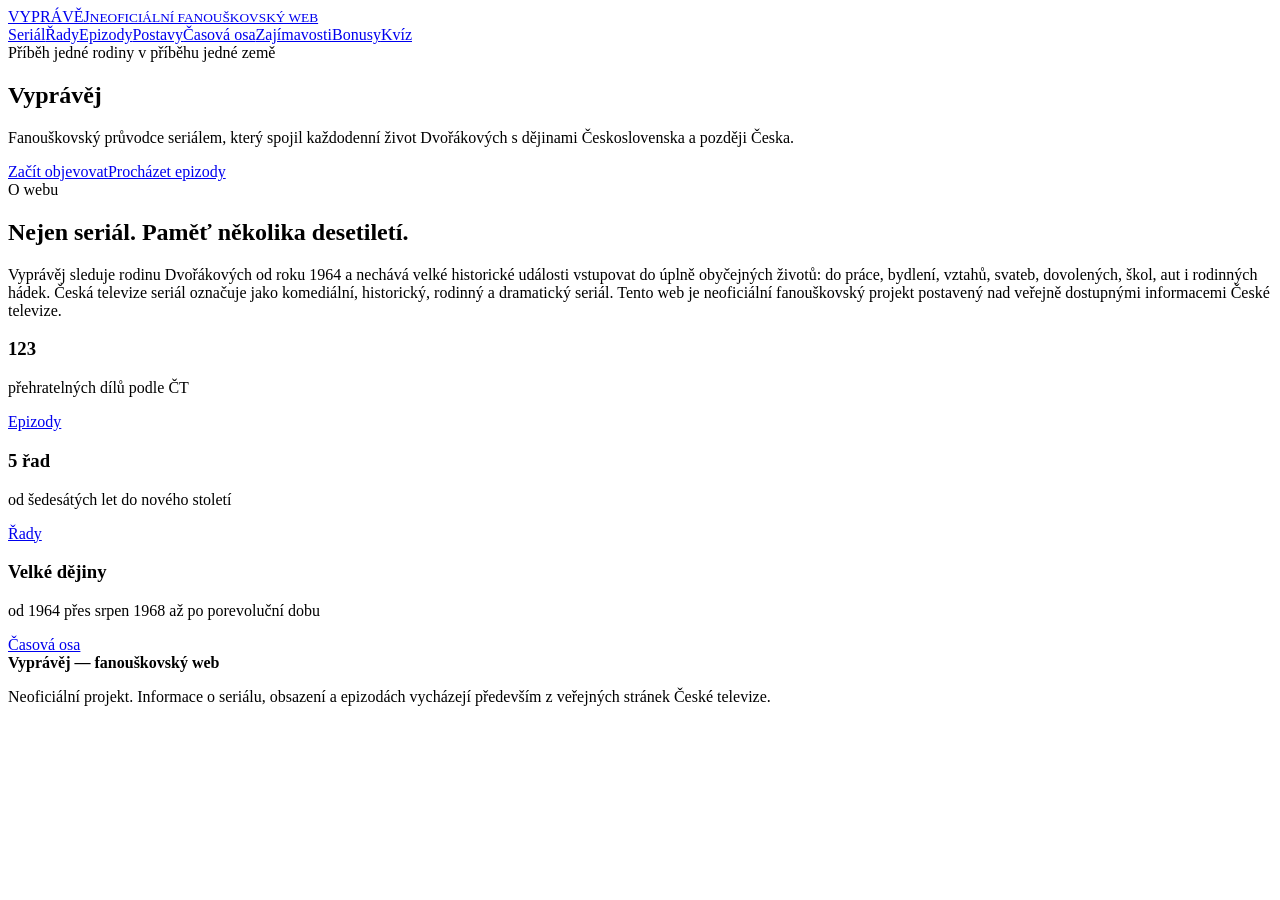
==== commit 44fe4688: "Add files via upload" ====
--- a/index.html
+++ b/index.html
@@ -1,2638 +1,5 @@
-<!DOCTYPE html>
-<html lang="cs">
-<head>
-<meta charset="UTF-8">
-<meta name="viewport" content="width=device-width, initial-scale=1.0">
-
-<title>Vyprávěj | Fanpage</title>
-
-<style>
-
-:root {
-    --dark: #211914;
-    --dark2: #30231c;
-    --brown: #654735;
-    --brown2: #8a6044;
-    --cream: #f3ead8;
-    --cream2: #e8dbc2;
-    --gold: #c49a52;
-    --gold2: #e0bd78;
-    --white: #fffaf0;
-    --red: #9d4035;
-    --green: #52634a;
-    --shadow: 0 18px 50px rgba(0,0,0,.16);
-    --radius: 18px;
-}
-
-* {
-    box-sizing: border-box;
-    margin: 0;
-    padding: 0;
-}
-
-html {
-    scroll-behavior: smooth;
-}
-
-body {
-    font-family: Georgia, "Times New Roman", serif;
-    background: var(--cream);
-    color: var(--dark);
-    line-height: 1.7;
-}
-
-button,
-input {
-    font: inherit;
-}
-
-button {
-    cursor: pointer;
-}
-
-a {
-    color: inherit;
-    text-decoration: none;
-}
-
-/* =========================
-   NAVBAR
-========================= */
-
-.navbar {
-    position: fixed;
-    top: 0;
-    left: 0;
-    right: 0;
-    z-index: 1000;
-    background: rgba(33,25,20,.96);
-    border-bottom: 1px solid rgba(224,189,120,.25);
-    backdrop-filter: blur(10px);
-}
-
-.nav-inner {
-    max-width: 1250px;
-    margin: auto;
-    padding: 14px 24px;
-    display: flex;
-    align-items: center;
-    justify-content: space-between;
-}
-
-.logo {
-    color: var(--gold2);
-    font-size: 24px;
-    font-weight: bold;
-    letter-spacing: 1px;
-}
-
-.logo span {
-    color: var(--cream);
-}
-
-.nav-links {
-    display: flex;
-    gap: 6px;
-    align-items: center;
-}
-
-.nav-links a {
-    color: #eadfce;
-    padding: 9px 12px;
-    border-radius: 8px;
-    transition: .2s;
-    font-size: 14px;
-}
-
-.nav-links a:hover {
-    background: rgba(255,255,255,.08);
-    color: var(--gold2);
-}
-
-.menu-button {
-    display: none;
-    border: 1px solid #806b58;
-    background: transparent;
-    color: white;
-    padding: 7px 10px;
-    border-radius: 8px;
-}
-
-/* =========================
-   HERO
-========================= */
-
-.hero {
-    min-height: 760px;
-    padding: 150px 24px 100px;
-    display: flex;
-    align-items: center;
-    justify-content: center;
-    text-align: center;
-
-    background:
-        radial-gradient(circle at 20% 20%, rgba(224,189,120,.15), transparent 30%),
-        radial-gradient(circle at 80% 70%, rgba(138,96,68,.22), transparent 35%),
-        linear-gradient(135deg, #211914, #493326 55%, #211914);
-    color: var(--white);
-    position: relative;
-    overflow: hidden;
-}
-
-.hero::before {
-    content: "";
-    position: absolute;
-    inset: 0;
-    opacity: .15;
-    background-image:
-        repeating-linear-gradient(
-            0deg,
-            transparent,
-            transparent 3px,
-            rgba(255,255,255,.08) 4px
-        );
-    pointer-events: none;
-}
-
-.hero-content {
-    position: relative;
-    max-width: 900px;
-}
-
-.hero-kicker {
-    color: var(--gold2);
-    text-transform: uppercase;
-    letter-spacing: 4px;
-    font-size: 13px;
-    margin-bottom: 20px;
-}
-
-.hero h1 {
-    font-size: clamp(70px, 13vw, 150px);
-    line-height: .9;
-    margin-bottom: 25px;
-    letter-spacing: -5px;
-}
-
-.hero h1 span {
-    color: var(--gold2);
-}
-
-.hero p {
-    max-width: 680px;
-    margin: auto;
-    color: #dfd3c2;
-    font-size: 19px;
-}
-
-.hero-buttons {
-    margin-top: 35px;
-    display: flex;
-    justify-content: center;
-    gap: 14px;
-    flex-wrap: wrap;
-}
-
-.btn {
-    border: 0;
-    padding: 13px 21px;
-    border-radius: 9px;
-    font-weight: bold;
-    transition: .2s;
-    display: inline-flex;
-    align-items: center;
-    justify-content: center;
-    gap: 8px;
-}
-
-.btn-primary {
-    background: var(--gold);
-    color: var(--dark);
-}
-
-.btn-primary:hover {
-    background: var(--gold2);
-    transform: translateY(-2px);
-}
-
-.btn-secondary {
-    background: transparent;
-    border: 1px solid #a99178;
-    color: var(--white);
-}
-
-.btn-secondary:hover {
-    background: rgba(255,255,255,.08);
-    transform: translateY(-2px);
-}
-
-/* =========================
-   GENERAL
-========================= */
-
-section {
-    padding: 95px 24px;
-}
-
-.container {
-    max-width: 1180px;
-    margin: auto;
-}
-
-.section-header {
-    max-width: 720px;
-    margin-bottom: 45px;
-}
-
-.section-label {
-    color: var(--brown2);
-    text-transform: uppercase;
-    font-weight: bold;
-    letter-spacing: 3px;
-    font-size: 12px;
-    margin-bottom: 10px;
-}
-
-.section-header h2 {
-    font-size: clamp(35px, 5vw, 56px);
-    line-height: 1.05;
-    margin-bottom: 15px;
-}
-
-.section-header p {
-    color: #66584d;
-    font-size: 17px;
-}
-
-.alt {
-    background: var(--cream2);
-}
-
-.dark-section {
-    background: var(--dark);
-    color: var(--white);
-}
-
-.dark-section .section-header p {
-    color: #cfc0ae;
-}
-
-/* =========================
-   ABOUT
-========================= */
-
-.about-grid {
-    display: grid;
-    grid-template-columns: 1.2fr .8fr;
-    gap: 45px;
-    align-items: center;
-}
-
-.about-text p {
-    margin-bottom: 18px;
-    color: #54483f;
-}
-
-.fact-box {
-    background: var(--dark);
-    color: white;
-    padding: 30px;
-    border-radius: var(--radius);
-    box-shadow: var(--shadow);
-}
-
-.fact-box h3 {
-    color: var(--gold2);
-    margin-bottom: 20px;
-}
-
-.fact-row {
-    display: flex;
-    justify-content: space-between;
-    gap: 20px;
-    border-bottom: 1px solid rgba(255,255,255,.12);
-    padding: 13px 0;
-}
-
-.fact-row:last-child {
-    border-bottom: 0;
-}
-
-.fact-row strong {
-    color: var(--gold2);
-}
-
-/* =========================
-   SEASONS
-========================= */
-
-.seasons {
-    display: grid;
-    grid-template-columns: repeat(5, 1fr);
-    gap: 18px;
-}
-
-.season-card {
-    background: #fffaf1;
-    border: 1px solid #d8c8af;
-    border-radius: var(--radius);
-    padding: 25px;
-    min-height: 230px;
-    display: flex;
-    flex-direction: column;
-    justify-content: space-between;
-    transition: .25s;
-}
-
-.season-card:hover {
-    transform: translateY(-7px);
-    box-shadow: var(--shadow);
-    border-color: var(--gold);
-}
-
-.season-number {
-    font-size: 46px;
-    font-weight: bold;
-    color: var(--gold);
-}
-
-.season-card h3 {
-    margin: 8px 0;
-}
-
-.season-card p {
-    color: #6b5d51;
-    font-size: 14px;
-}
-
-.small-button {
-    border: 0;
-    background: var(--dark);
-    color: white;
-    padding: 9px 12px;
-    border-radius: 7px;
-    margin-top: 15px;
-}
-
-.small-button:hover {
-    background: var(--brown);
-}
-
-/* =========================
-   CHARACTERS
-========================= */
-
-.characters {
-    display: grid;
-    grid-template-columns: repeat(4, 1fr);
-    gap: 20px;
-}
-
-.character {
-    background: #fffaf1;
-    border-radius: var(--radius);
-    overflow: hidden;
-    border: 1px solid #d8c8af;
-    transition: .25s;
-}
-
-.character:hover {
-    transform: translateY(-5px);
-    box-shadow: var(--shadow);
-}
-
-.character-visual {
-    height: 170px;
-    display: flex;
-    align-items: center;
-    justify-content: center;
-    background:
-        linear-gradient(135deg, #3d2d24, #896349);
-    color: var(--gold2);
-    font-size: 55px;
-    font-weight: bold;
-}
-
-.character-info {
-    padding: 20px;
-}
-
-.character-info h3 {
-    margin-bottom: 4px;
-}
-
-.actor {
-    color: var(--brown2);
-    font-size: 14px;
-}
-
-.character-info p {
-    color: #66584d;
-    margin-top: 10px;
-    font-size: 14px;
-}
-
-/* =========================
-   TIMELINE
-========================= */
-
-.timeline {
-    position: relative;
-    max-width: 900px;
-    margin: auto;
-}
-
-.timeline::before {
-    content: "";
-    position: absolute;
-    left: 50%;
-    top: 0;
-    bottom: 0;
-    width: 2px;
-    background: var(--gold);
-}
-
-.timeline-item {
-    width: 50%;
-    padding: 15px 40px;
-    position: relative;
-}
-
-.timeline-item:nth-child(odd) {
-    text-align: right;
-}
-
-.timeline-item:nth-child(even) {
-    margin-left: 50%;
-}
-
-.timeline-dot {
-    position: absolute;
-    top: 25px;
-    width: 14px;
-    height: 14px;
-    border-radius: 50%;
-    background: var(--gold2);
-    border: 3px solid var(--dark);
-}
-
-.timeline-item:nth-child(odd) .timeline-dot {
-    right: -7px;
-}
-
-.timeline-item:nth-child(even) .timeline-dot {
-    left: -7px;
-}
-
-.timeline-card {
-    background: #30231c;
-    border: 1px solid rgba(224,189,120,.2);
-    padding: 20px;
-    border-radius: 13px;
-}
-
-.timeline-card strong {
-    color: var(--gold2);
-    font-size: 22px;
-}
-
-.timeline-card p {
-    color: #cfc1b0;
-    font-size: 14px;
-    margin-top: 5px;
-}
-
-/* =========================
-   FACTS
-========================= */
-
-.facts {
-    display: grid;
-    grid-template-columns: repeat(3, 1fr);
-    gap: 20px;
-}
-
-.fact-card {
-    background: white;
-    padding: 28px;
-    border-radius: var(--radius);
-    border: 1px solid #d9c9b1;
-}
-
-.fact-icon {
-    font-size: 35px;
-    margin-bottom: 10px;
-}
-
-.fact-card h3 {
-    margin-bottom: 10px;
-}
-
-.fact-card p {
-    color: #6a5c50;
-}
-
-/* =========================
-   SEARCH
-========================= */
-
-.search-box {
-    display: flex;
-    gap: 10px;
-    max-width: 700px;
-    margin-bottom: 25px;
-}
-
-.search-box input {
-    flex: 1;
-    padding: 14px 16px;
-    border-radius: 9px;
-    border: 1px solid #cbb99f;
-    background: white;
-    outline: none;
-}
-
-.search-box input:focus {
-    border-color: var(--gold);
-}
-
-.search-results {
-    display: grid;
-    gap: 10px;
-}
-
-.search-result {
-    padding: 16px;
-    border-radius: 10px;
-    background: white;
-    border: 1px solid #d7c7ae;
-}
-
-.search-result strong {
-    color: var(--brown);
-}
-
-.search-result button {
-    border: 0;
-    background: none;
-    color: var(--brown2);
-    text-decoration: underline;
-    margin-top: 5px;
-}
-
-/* =========================
-   QUIZ
-========================= */
-
-.quiz-wrap {
-    max-width: 850px;
-    margin: auto;
-}
-
-.quiz-card {
-    background: #30231c;
-    border: 1px solid rgba(224,189,120,.25);
-    border-radius: 20px;
-    padding: 35px;
-    box-shadow: var(--shadow);
-}
-
-.quiz-top {
-    display: flex;
-    justify-content: space-between;
-    color: #cdbca7;
-    font-size: 14px;
-    margin-bottom: 15px;
-}
-
-.progress {
-    height: 7px;
-    background: #4b392e;
-    border-radius: 20px;
-    overflow: hidden;
-    margin-bottom: 30px;
-}
-
-.progress-bar {
-    height: 100%;
-    width: 0;
-    background: var(--gold2);
-    transition: .3s;
-}
-
-.quiz-question {
-    color: white;
-    font-size: 28px;
-    margin-bottom: 25px;
-}
-
-.answers {
-    display: grid;
-    gap: 12px;
-}
-
-.answer {
-    width: 100%;
-    text-align: left;
-    padding: 15px 18px;
-    background: #403128;
-    border: 1px solid #665143;
-    border-radius: 10px;
-    color: #f7efe4;
-    transition: .2s;
-}
-
-.answer:hover:not(:disabled) {
-    border-color: var(--gold);
-    transform: translateX(3px);
-}
-
-.answer.correct {
-    background: #405b43;
-    border-color: #8db191;
-}
-
-.answer.wrong {
-    background: #693d37;
-    border-color: #bd8178;
-}
-
-.answer:disabled {
-    cursor: default;
-}
-
-.quiz-feedback {
-    min-height: 55px;
-    padding-top: 18px;
-    color: #e8dbc9;
-}
-
-.quiz-bottom {
-    display: flex;
-    justify-content: space-between;
-    align-items: center;
-    margin-top: 15px;
-}
-
-.next-button {
-    border: 0;
-    background: var(--gold);
-    color: var(--dark);
-    padding: 11px 18px;
-    border-radius: 8px;
-    font-weight: bold;
-    display: none;
-}
-
-.next-button:hover {
-    background: var(--gold2);
-}
-
-.quiz-result {
-    text-align: center;
-    display: none;
-}
-
-.quiz-result .score {
-    font-size: 80px;
-    color: var(--gold2);
-    font-weight: bold;
-    line-height: 1;
-    margin: 20px 0;
-}
-
-.quiz-result h3 {
-    font-size: 30px;
-    color: white;
-    margin-bottom: 10px;
-}
-
-.quiz-result p {
-    color: #d3c4b2;
-    margin-bottom: 25px;
-}
-
-/* =========================
-   MODAL
-========================= */
-
-.modal {
-    display: none;
-    position: fixed;
-    inset: 0;
-    z-index: 2000;
-    background: rgba(0,0,0,.72);
-    align-items: center;
-    justify-content: center;
-    padding: 20px;
-}
-
-.modal.open {
-    display: flex;
-}
-
-.modal-box {
-    max-width: 600px;
-    width: 100%;
-    background: var(--cream);
-    border-radius: 18px;
-    padding: 35px;
-    position: relative;
-    box-shadow: 0 30px 100px rgba(0,0,0,.35);
-}
-
-.modal-close {
-    position: absolute;
-    top: 15px;
-    right: 15px;
-    border: 0;
-    background: var(--dark);
-    color: white;
-    width: 34px;
-    height: 34px;
-    border-radius: 50%;
-}
-
-.modal-box h2 {
-    margin-bottom: 10px;
-}
-
-.modal-box p {
-    color: #66584d;
-}
-
-.modal-meta {
-    margin-top: 20px;
-    padding-top: 15px;
-    border-top: 1px solid #d6c5ac;
-}
-
-/* =========================
-   CTA
-========================= */
-
-.cta {
-    text-align: center;
-    background:
-        linear-gradient(rgba(33,25,20,.9), rgba(33,25,20,.9)),
-        radial-gradient(circle at center, #79573d, #211914);
-    color: white;
-}
-
-.cta h2 {
-    font-size: clamp(38px, 6vw, 65px);
-    margin-bottom: 15px;
-}
-
-.cta p {
-    color: #d5c7b5;
-    max-width: 650px;
-    margin: auto;
-}
-
-/* =========================
-   FOOTER
-========================= */
-
-footer {
-    background: #17110e;
-    color: #aa9b8b;
-    padding: 35px 24px;
-}
-
-.footer-inner {
-    max-width: 1180px;
-    margin: auto;
-    display: flex;
-    justify-content: space-between;
-    gap: 25px;
-    flex-wrap: wrap;
-}
-
-.footer-brand {
-    color: var(--gold2);
-    font-weight: bold;
-}
-
-.footer-note {
-    font-size: 13px;
-}
-
-/* =========================
-   MOBILE
-========================= */
-
-@media (max-width: 950px) {
-
-    .seasons {
-        grid-template-columns: repeat(2, 1fr);
-    }
-
-    .characters {
-        grid-template-columns: repeat(2, 1fr);
-    }
-
-    .about-grid {
-        grid-template-columns: 1fr;
-    }
-
-    .facts {
-        grid-template-columns: 1fr;
-    }
-
-}
-
-@media (max-width: 700px) {
-
-    .nav-links {
-        display: none;
-        position: absolute;
-        top: 61px;
-        left: 0;
-        right: 0;
-        background: var(--dark);
-        padding: 10px 20px 20px;
-        flex-direction: column;
-        align-items: stretch;
-    }
-
-    .nav-links.open {
-        display: flex;
-    }
-
-    .nav-links a {
-        padding: 13px;
-    }
-
-    .menu-button {
-        display: block;
-    }
-
-    .hero {
-        min-height: 680px;
-        padding-top: 120px;
-    }
-
-    .hero h1 {
-        letter-spacing: -3px;
-    }
-
-    section {
-        padding: 70px 18px;
-    }
-
-    .seasons,
-    .characters {
-        grid-template-columns: 1fr;
-    }
-
-    .timeline::before {
-        left: 8px;
-    }
-
-    .timeline-item,
-    .timeline-item:nth-child(even) {
-        width: 100%;
-        margin-left: 0;
-        padding-left: 35px;
-        padding-right: 0;
-        text-align: left;
-    }
-
-    .timeline-item:nth-child(odd) {
-        text-align: left;
-    }
-
-    .timeline-item:nth-child(odd) .timeline-dot,
-    .timeline-item:nth-child(even) .timeline-dot {
-        left: 1px;
-        right: auto;
-    }
-
-    .quiz-card {
-        padding: 22px;
-    }
-
-    .quiz-question {
-        font-size: 22px;
-    }
-
-    .quiz-bottom {
-        flex-direction: column;
-        align-items: stretch;
-        gap: 15px;
-    }
-
-    .next-button {
-        width: 100%;
-    }
-
-    .search-box {
-        flex-direction: column;
-    }
-
-}
-
-</style>
-</head>
-
-<body>
-
-<!-- =========================
-     NAVIGATION
-========================= -->
-
-<nav class="navbar">
-
-    <div class="nav-inner">
-
-        <a href="#domu" class="logo">
-            vypravej<span>.fun</span>
-        </a>
-
-        <button class="menu-button" id="menuButton">
-            ☰
-        </button>
-
-        <div class="nav-links" id="navLinks">
-            <a href="#o-serialu">O seriálu</a>
-            <a href="#rady">Řady</a>
-            <a href="#postavy">Postavy</a>
-            <a href="#casova-osa">Časová osa</a>
-            <a href="#zajimavosti">Zajímavosti</a>
-            <a href="#kviz">Kvíz</a>
-        </div>
-
-    </div>
-
-</nav>
-
-
-<!-- =========================
-     HERO
-========================= -->
-
-<header class="hero" id="domu">
-
-    <div class="hero-content">
-
-        <div class="hero-kicker">
-            Neoficiální fanouškovský web
-        </div>
-
-        <h1>
-            Vyprávěj<span>.</span>
-        </h1>
-
-        <p>
-            Vrať se do doby, kdy se psaly dopisy,
-            telefonovalo z budky a obyčejné rodinné
-            chvíle se odehrávaly na pozadí velkých dějin.
-        </p>
-
-        <div class="hero-buttons">
-
-            <a href="#o-serialu" class="btn btn-primary">
-                Prozkoumat seriál
-            </a>
-
-            <a href="#kviz" class="btn btn-secondary">
-                Otestovat znalosti
-            </a>
-
-        </div>
-
-    </div>
-
-</header>
-
-
-<!-- =========================
-     ABOUT
-========================= -->
-
-<section id="o-serialu">
-
-    <div class="container">
-
-        <div class="section-header">
-
-            <div class="section-label">
-                O seriálu
-            </div>
-
-            <h2>
-                Rodina Dvořákových
-                a příběh několika desetiletí.
-            </h2>
-
-            <p>
-                Vyprávěj sleduje každodenní život rodiny Dvořákových
-                a jejich přátel na pozadí významných událostí
-                československých a českých dějin.
-            </p>
-
-        </div>
-
-
-        <div class="about-grid">
-
-            <div class="about-text">
-
-                <p>
-                    Příběh začíná v roce <strong>1964</strong>.
-                    Z původně obyčejného setkání Karla a Evy
-                    se postupně rozvine příběh celé rodiny.
-                </p>
-
-                <p>
-                    Seriál kombinuje rodinné drama, humor,
-                    nostalgii a historické události.
-                    Právě spojení velkých dějin s obyčejným
-                    životem je jedním z jeho nejvýraznějších prvků.
-                </p>
-
-                <p>
-                    Děj nakonec provede diváka několika desetiletími
-                    až do roku 2005.
-                </p>
-
-            </div>
-
-
-            <div class="fact-box">
-
-                <h3>Rychlá fakta</h3>
-
-                <div class="fact-row">
-                    <span>Začátek příběhu</span>
-                    <strong>1964</strong>
-                </div>
-
-                <div class="fact-row">
-                    <span>Konec příběhu</span>
-                    <strong>2005</strong>
-                </div>
-
-                <div class="fact-row">
-                    <span>Režie</span>
-                    <strong>Biser A. Arichtev</strong>
-                </div>
-
-                <div class="fact-row">
-                    <span>Scénář</span>
-                    <strong>Rudolf Merkner</strong>
-                </div>
-
-            </div>
-
-        </div>
-
-    </div>
-
-</section>
-
-
-<!-- =========================
-     SEASONS
-========================= -->
-
-<section class="alt" id="rady">
-
-    <div class="container">
-
-        <div class="section-header">
-
-            <div class="section-label">
-                Seriál
-            </div>
-
-            <h2>
-                Pět řad příběhu.
-            </h2>
-
-            <p>
-                Každá řada posouvá rodinu Dvořákových
-                dál v čase a přináší nové životní situace.
-            </p>
-
-        </div>
-
-
-        <div class="seasons">
-
-            <article class="season-card">
-
-                <div>
-                    <div class="season-number">01</div>
-                    <h3>První řada</h3>
-                    <p>
-                        Začátek příběhu v roce 1964
-                        a první roky rodiny Dvořákových.
-                    </p>
-                </div>
-
-                <button
-                    class="small-button"
-                    onclick="openModal(
-                    'I. řada',
-                    'Příběh začíná v září roku 1964. Karel se seznamuje s Evou a tím začíná dlouhé vyprávění rodiny Dvořákových.',
-                    'První díl: Od začátku'
-                    )">
-                    Více
-                </button>
-
-            </article>
-
-
-            <article class="season-card">
-
-                <div>
-                    <div class="season-number">02</div>
-                    <h3>Druhá řada</h3>
-                    <p>
-                        Rodina vstupuje do období
-                        sedmdesátých let.
-                    </p>
-                </div>
-
-                <button
-                    class="small-button"
-                    onclick="openModal(
-                    'II. řada',
-                    'Druhá řada pokračuje v příběhu Dvořákových a přivádí diváky do dalšího období jejich života.',
-                    'Období 70. let'
-                    )">
-                    Více
-                </button>
-
-            </article>
-
-
-            <article class="season-card">
-
-                <div>
-                    <div class="season-number">03</div>
-                    <h3>Třetí řada</h3>
-                    <p>
-                        Normalizace, osmdesátá léta
-                        a nové životní zkoušky.
-                    </p>
-                </div>
-
-                <button
-                    class="small-button"
-                    onclick="openModal(
-                    'III. řada',
-                    'Třetí řada přináší období normalizace a následně výraznou atmosféru osmdesátých let.',
-                    '70. a 80. léta'
-                    )">
-                    Více
-                </button>
-
-            </article>
-
-
-            <article class="season-card">
-
-                <div>
-                    <div class="season-number">04</div>
-                    <h3>Čtvrtá řada</h3>
-                    <p>
-                        Další životní kapitoly
-                        rodiny a jejich blízkých.
-                    </p>
-                </div>
-
-                <button
-                    class="small-button"
-                    onclick="openModal(
-                    'IV. řada',
-                    'Rodinný příběh pokračuje dalšími změnami společnosti i samotných postav.',
-                    'Další kapitola'
-                    )">
-                    Více
-                </button>
-
-            </article>
-
-
-            <article class="season-card">
-
-                <div>
-                    <div class="season-number">05</div>
-                    <h3>Pátá řada</h3>
-                    <p>
-                        Příběh směřuje ke svému
-                        velkému finále.
-                    </p>
-                </div>
-
-                <button
-                    class="small-button"
-                    onclick="openModal(
-                    'V. řada',
-                    'Poslední řada uzavírá hlavní vyprávění rodiny Dvořákových.',
-                    'Něco končí, jiné začíná'
-                    )">
-                    Více
-                </button>
-
-            </article>
-
-        </div>
-
-    </div>
-
-</section>
-
-
-<!-- =========================
-     CHARACTERS
-========================= -->
-
-<section id="postavy">
-
-    <div class="container">
-
-        <div class="section-header">
-
-            <div class="section-label">
-                Postavy
-            </div>
-
-            <h2>
-                Rodina Dvořákových.
-            </h2>
-
-            <p>
-                Některé z nejdůležitějších postav seriálu
-                a jejich představitelé.
-            </p>
-
-        </div>
-
-
-        <div class="characters">
-
-
-            <article class="character">
-
-                <div class="character-visual">
-                    K
-                </div>
-
-                <div class="character-info">
-
-                    <h3>Karel Dvořák</h3>
-
-                    <div class="actor">
-                        Roman Vojtek
-                    </div>
-
-                    <p>
-                        Jeden z hlavních hrdinů příběhu
-                        a Evyin manžel.
-                    </p>
-
-                    <button
-                        class="small-button"
-                        onclick="openModal(
-                        'Karel Dvořák',
-                        'Karel patří mezi ústřední postavy celého seriálu. Jeho životní příběh se postupně propojuje s osudy celé rodiny.',
-                        'Hraje Roman Vojtek'
-                        )">
-                        Detail
-                    </button>
-
-                </div>
-
-            </article>
-
-
-            <article class="character">
-
-                <div class="character-visual">
-                    E
-                </div>
-
-                <div class="character-info">
-
-                    <h3>Eva Dvořáková</h3>
-
-                    <div class="actor">
-                        Andrea Kerestešová
-                    </div>
-
-                    <p>
-                        Karelova manželka a jedna
-                        z hlavních postav seriálu.
-                    </p>
-
-                    <button
-                        class="small-button"
-                        onclick="openModal(
-                        'Eva Dvořáková',
-                        'Eva se s Karlem seznamuje na začátku příběhu. Její životní osud je jednou z hlavních linií seriálu.',
-                        'Hraje Andrea Kerestešová'
-                        )">
-                        Detail
-                    </button>
-
-                </div>
-
-            </article>
-
-
-            <article class="character">
-
-                <div class="character-visual">
-                    J
-                </div>
-
-                <div class="character-info">
-
-                    <h3>Jana Dvořáková</h3>
-
-                    <div class="actor">
-                        Veronika Freimanová
-                    </div>
-
-                    <p>
-                        Výrazná členka rodiny
-                        Dvořákových.
-                    </p>
-
-                    <button
-                        class="small-button"
-                        onclick="openModal(
-                        'Jana Dvořáková',
-                        'Jana patří mezi důležité členy rodiny Dvořákových a její příběh prochází napříč celým seriálem.',
-                        'Hraje Veronika Freimanová'
-                        )">
-                        Detail
-                    </button>
-
-                </div>
-
-            </article>
-
-
-            <article class="character">
-
-                <div class="character-visual">
-                    J
-                </div>
-
-                <div class="character-info">
-
-                    <h3>Josef Dvořák</h3>
-
-                    <div class="actor">
-                        Svatopluk Skopal
-                    </div>
-
-                    <p>
-                        Důležitá postava starší generace
-                        rodiny Dvořákových.
-                    </p>
-
-                    <button
-                        class="small-button"
-                        onclick="openModal(
-                        'Josef Dvořák',
-                        'Josef představuje starší generaci rodiny Dvořákových a patří mezi její klíčové členy.',
-                        'Hraje Svatopluk Skopal'
-                        )">
-                        Detail
-                    </button>
-
-                </div>
-
-            </article>
-
-
-            <article class="character">
-
-                <div class="character-visual">
-                    B
-                </div>
-
-                <div class="character-info">
-
-                    <h3>Babička Běta</h3>
-
-                    <div class="actor">
-                        Nina Divíšková
-                    </div>
-
-                    <p>
-                        Jedna z výrazných postav
-                        starší generace.
-                    </p>
-
-                    <button
-                        class="small-button"
-                        onclick="openModal(
-                        'Babička Běta',
-                        'Babička Běta patří mezi výrazné postavy rodinného příběhu.',
-                        'Hraje Nina Divíšková'
-                        )">
-                        Detail
-                    </button>
-
-                </div>
-
-            </article>
-
-
-            <article class="character">
-
-                <div class="character-visual">
-                    H
-                </div>
-
-                <div class="character-info">
-
-                    <h3>Honza Dvořák</h3>
-
-                    <div class="actor">
-                        Více představitelů
-                    </div>
-
-                    <p>
-                        Honzu v různých obdobích
-                        ztvárnilo několik herců.
-                    </p>
-
-                    <button
-                        class="small-button"
-                        onclick="openModal(
-                        'Honza Dvořák',
-                        'Honza je významnou postavou vyprávění. V různých životních obdobích ho hráli Matěj Hádek, Branislav Holiček, Jiří Novák a Zdeněk Piškula.',
-                        'Čtyři představitelé'
-                        )">
-                        Detail
-                    </button>
-
-                </div>
-
-            </article>
-
-
-        </div>
-
-    </div>
-
-</section>
-
-
-<!-- =========================
-     TIMELINE
-========================= -->
-
-<section class="dark-section" id="casova-osa">
-
-    <div class="container">
-
-        <div class="section-header">
-
-            <div class="section-label">
-                Časová osa
-            </div>
-
-            <h2>
-                Jak šel čas?
-            </h2>
-
-            <p>
-                Příběh Vyprávěj je zároveň cestou
-                několika desetiletími československé
-                a české historie.
-            </p>
-
-        </div>
-
-
-        <div class="timeline">
-
-
-            <div class="timeline-item">
-
-                <div class="timeline-dot"></div>
-
-                <div class="timeline-card">
-
-                    <strong>1964</strong>
-
-                    <p>
-                        Začátek příběhu. Karel se setkává
-                        s Evou.
-                    </p>
-
-                </div>
-
-            </div>
-
-
-            <div class="timeline-item">
-
-                <div class="timeline-dot"></div>
-
-                <div class="timeline-card">
-
-                    <strong>1968</strong>
-
-                    <p>
-                        Do života postav zasahují
-                        události srpna 1968.
-                    </p>
-
-                </div>
-
-            </div>
-
-
-            <div class="timeline-item">
-
-                <div class="timeline-dot"></div>
-
-                <div class="timeline-card">
-
-                    <strong>70. léta</strong>
-
-                    <p>
-                        Rodina vstupuje do období
-                        normalizace.
-                    </p>
-
-                </div>
-
-            </div>
-
-
-            <div class="timeline-item">
-
-                <div class="timeline-dot"></div>
-
-                <div class="timeline-card">
-
-                    <strong>80. léta</strong>
-
-                    <p>
-                        Další životní etapy,
-                        rodina a proměna společnosti.
-                    </p>
-
-                </div>
-
-            </div>
-
-
-            <div class="timeline-item">
-
-                <div class="timeline-dot"></div>
-
-                <div class="timeline-card">
-
-                    <strong>1989</strong>
-
-                    <p>
-                        Sametová revoluce přináší
-                        zásadní společenskou změnu.
-                    </p>
-
-                </div>
-
-            </div>
-
-
-            <div class="timeline-item">
-
-                <div class="timeline-dot"></div>
-
-                <div class="timeline-card">
-
-                    <strong>2005</strong>
-
-                    <p>
-                        Hlavní příběh rodiny
-                        Dvořákových se uzavírá.
-                    </p>
-
-                </div>
-
-            </div>
-
-
-        </div>
-
-    </div>
-
-</section>
-
-
-<!-- =========================
-     FACTS
-========================= -->
-
-<section id="zajimavosti">
-
-    <div class="container">
-
-        <div class="section-header">
-
-            <div class="section-label">
-                Zajímavosti
-            </div>
-
-            <h2>
-                Věci, které možná nevíš.
-            </h2>
-
-            <p>
-                Několik zajímavostí ze seriálu
-                a jeho natáčení.
-            </p>
-
-        </div>
-
-
-        <div class="facts">
-
-
-            <article class="fact-card">
-
-                <div class="fact-icon">🎬</div>
-
-                <h3>
-                    Poslední klapka
-                </h3>
-
-                <p>
-                    Poslední klapka seriálu padla
-                    9. května 2013 na zámku v Dobříši.
-                </p>
-
-            </article>
-
-
-            <article class="fact-card">
-
-                <div class="fact-icon">📺</div>
-
-                <h3>
-                    Velký příběh
-                </h3>
-
-                <p>
-                    Příběh rodiny Dvořákových začíná
-                    v roce 1964 a končí v roce 2005.
-                </p>
-
-            </article>
-
-
-            <article class="fact-card">
-
-                <div class="fact-icon">🎭</div>
-
-                <h3>
-                    Více Honzů
-                </h3>
-
-                <p>
-                    Honzu Dvořáka v různých obdobích
-                    hráli čtyři různí herci.
-                </p>
-
-            </article>
-
-
-            <article class="fact-card">
-
-                <div class="fact-icon">🎞️</div>
-
-                <h3>
-                    Bonusy ČT
-                </h3>
-
-                <p>
-                    Česká televize má k seriálu
-                    celou řadu bonusových videí
-                    o natáčení.
-                </p>
-
-            </article>
-
-
-            <article class="fact-card">
-
-                <div class="fact-icon">🏆</div>
-
-                <h3>
-                    Ocenění
-                </h3>
-
-                <p>
-                    Seriál získal mimo jiné diváckou
-                    cenu TýTý a Zlatou nymfu.
-                </p>
-
-            </article>
-
-
-            <article class="fact-card">
-
-                <div class="fact-icon">📸</div>
-
-                <h3>
-                    Fotografie
-                </h3>
-
-                <p>
-                    Česká televize zveřejnila také
-                    album fotografií z natáčení.
-                </p>
-
-            </article>
-
-
-        </div>
-
-    </div>
-
-</section>
-
-
-<!-- =========================
-     SEARCH
-========================= -->
-
-<section class="alt">
-
-    <div class="container">
-
-        <div class="section-header">
-
-            <div class="section-label">
-                Vyhledávání
-            </div>
-
-            <h2>
-                Najdi něco na webu.
-            </h2>
-
-            <p>
-                Zkus třeba „Karel“, „Eva“, „1968“
-                nebo „Běta“.
-            </p>
-
-        </div>
-
-
-        <div class="search-box">
-
-            <input
-                type="search"
-                id="searchInput"
-                placeholder="Co hledáš?"
-                autocomplete="off"
-            >
-
-            <button
-                class="btn btn-primary"
-                onclick="performSearch()">
-                Hledat
-            </button>
-
-        </div>
-
-
-        <div id="searchResults" class="search-results"></div>
-
-    </div>
-
-</section>
-
-
-<!-- =========================
-     QUIZ
-========================= -->
-
-<section class="dark-section" id="kviz">
-
-    <div class="container">
-
-        <div class="section-header">
-
-            <div class="section-label">
-                Fanouškovský kvíz
-            </div>
-
-            <h2>
-                Jak dobře znáš Vyprávěj?
-            </h2>
-
-            <p>
-                Deset otázek. Čtyři možnosti.
-                Jeden konečný výsledek.
-            </p>
-
-        </div>
-
-
-        <div class="quiz-wrap">
-
-            <div class="quiz-card" id="quizCard">
-
-                <div class="quiz-top">
-
-                    <span id="questionNumber">
-                        Otázka 1 / 10
-                    </span>
-
-                    <span id="scoreText">
-                        Skóre: 0
-                    </span>
-
-                </div>
-
-
-                <div class="progress">
-                    <div
-                        class="progress-bar"
-                        id="progressBar">
-                    </div>
-                </div>
-
-
-                <div id="quizContent">
-
-                    <h3
-                        class="quiz-question"
-                        id="question">
-                    </h3>
-
-                    <div
-                        class="answers"
-                        id="answers">
-                    </div>
-
-                    <div
-                        class="quiz-feedback"
-                        id="quizFeedback">
-                    </div>
-
-                    <div class="quiz-bottom">
-
-                        <span id="hint">
-                            Vyber jednu odpověď.
-                        </span>
-
-                        <button
-                            class="next-button"
-                            id="nextButton">
-                            Další otázka →
-                        </button>
-
-                    </div>
-
-                </div>
-
-
-                <div
-                    class="quiz-result"
-                    id="quizResult">
-
-                    <div>
-                        KONEČNÉ SKÓRE
-                    </div>
-
-                    <div
-                        class="score"
-                        id="finalScore">
-                        0/10
-                    </div>
-
-                    <h3 id="resultTitle">
-                        Výsledek
-                    </h3>
-
-                    <p id="resultText">
-                    </p>
-
-                    <button
-                        class="btn btn-primary"
-                        onclick="restartQuiz()">
-                        Zkusit znovu
-                    </button>
-
-                </div>
-
-            </div>
-
-        </div>
-
-    </div>
-
-</section>
-
-
-<!-- =========================
-     CTA
-========================= -->
-
-<section class="cta">
-
-    <div class="container">
-
-        <h2>
-            Chceš pokračovat?
-        </h2>
-
-        <p>
-            Seriál si můžeš pustit přímo
-            na oficiálním iVysílání České televize.
-        </p>
-
-        <div class="hero-buttons">
-
-            <a
-                href="https://www.ceskatelevize.cz/porady/10195164142-vypravej/"
-                target="_blank"
-                rel="noopener"
-                class="btn btn-primary">
-                Oficiální iVysílání →
-            </a>
-
-            <a
-                href="#kviz"
-                class="btn btn-secondary">
-                Zahrát si kvíz
-            </a>
-
-        </div>
-
-    </div>
-
-</section>
-
-
-<!-- =========================
-     FOOTER
-========================= -->
-
-<footer>
-
-    <div class="footer-inner">
-
-        <div>
-            <div class="footer-brand">
-                vypravej.fun
-            </div>
-
-            <div class="footer-note">
-                Neoficiální fanouškovský web seriálu Vyprávěj.
-            </div>
-        </div>
-
-        <div class="footer-note">
-            Vytvořeno jako fanouškovský projekt.
-        </div>
-
-    </div>
-
-</footer>
-
-
-<!-- =========================
-     MODAL
-========================= -->
-
-<div
-    class="modal"
-    id="modal"
-    onclick="closeModalOutside(event)">
-
-    <div class="modal-box">
-
-        <button
-            class="modal-close"
-            onclick="closeModal()">
-            ×
-        </button>
-
-        <h2 id="modalTitle">
-            Nadpis
-        </h2>
-
-        <p id="modalText">
-            Text.
-        </p>
-
-        <div
-            class="modal-meta"
-            id="modalMeta">
-        </div>
-
-    </div>
-
-</div>
-
-
-<script>
-
-/* =========================
-   MOBILE MENU
-========================= */
-
-const menuButton = document.getElementById("menuButton");
-const navLinks = document.getElementById("navLinks");
-
-menuButton.addEventListener("click", function() {
-    navLinks.classList.toggle("open");
-});
-
-
-document.querySelectorAll(".nav-links a").forEach(function(link) {
-
-    link.addEventListener("click", function() {
-        navLinks.classList.remove("open");
-    });
-
-});
-
-
-/* =========================
-   MODAL
-========================= */
-
-function openModal(title, text, meta) {
-
-    document.getElementById("modalTitle").textContent = title;
-    document.getElementById("modalText").textContent = text;
-    document.getElementById("modalMeta").textContent = meta;
-
-    document.getElementById("modal").classList.add("open");
-
-}
-
-
-function closeModal() {
-
-    document.getElementById("modal").classList.remove("open");
-
-}
-
-
-function closeModalOutside(event) {
-
-    if (event.target.id === "modal") {
-        closeModal();
-    }
-
-}
-
-
-document.addEventListener("keydown", function(event) {
-
-    if (event.key === "Escape") {
-        closeModal();
-    }
-
-});
-
-
-/* =========================
-   SEARCH
-========================= */
-
-const searchData = [
-
-    {
-        title: "Karel Dvořák",
-        text: "Jedna z hlavních postav seriálu. Hraje Roman Vojtek.",
-        target: "#postavy"
-    },
-
-    {
-        title: "Eva Dvořáková",
-        text: "Karelova manželka. Hraje Andrea Kerestešová.",
-        target: "#postavy"
-    },
-
-    {
-        title: "Josef Dvořák",
-        text: "Výrazná postava starší generace rodiny.",
-        target: "#postavy"
-    },
-
-    {
-        title: "Babička Běta",
-        text: "Postavu babičky Běty hrála Nina Divíšková.",
-        target: "#postavy"
-    },
-
-    {
-        title: "1964",
-        text: "V tomto roce začíná příběh seriálu.",
-        target: "#casova-osa"
-    },
-
-    {
-        title: "1968",
-        text: "Události srpna 1968 jsou důležitou součástí příběhu.",
-        target: "#casova-osa"
-    },
-
-    {
-        title: "1989",
-        text: "Sametová revoluce přináší zásadní změnu.",
-        target: "#casova-osa"
-    },
-
-    {
-        title: "2005",
-        text: "V tomto roce končí hlavní příběh.",
-        target: "#casova-osa"
-    },
-
-    {
-        title: "Vyprávěj",
-        text: "Český retro seriál o rodině Dvořákových.",
-        target: "#o-serialu"
-    },
-
-    {
-        title: "Kvíz",
-        text: "Deset otázek pro fanoušky seriálu.",
-        target: "#kviz"
-    }
-
-];
-
-
-function performSearch() {
-
-    const input =
-        document.getElementById("searchInput").value
-        .trim()
-        .toLowerCase();
-
-    const results =
-        document.getElementById("searchResults");
-
-    results.innerHTML = "";
-
-    if (!input) {
-
-        results.innerHTML = `
-            <div class="search-result">
-                Napiš něco do vyhledávání.
-            </div>
-        `;
-
-        return;
-    }
-
-
-    const matches = searchData.filter(function(item) {
-
-        return (
-            item.title.toLowerCase().includes(input) ||
-            item.text.toLowerCase().includes(input)
-        );
-
-    });
-
-
-    if (matches.length === 0) {
-
-        results.innerHTML = `
-            <div class="search-result">
-                Nic jsme nenašli. Zkus jiné slovo.
-            </div>
-        `;
-
-        return;
-    }
-
-
-    matches.forEach(function(item) {
-
-        const div = document.createElement("div");
-
-        div.className = "search-result";
-
-        div.innerHTML = `
-            <strong>${item.title}</strong>
-            <br>
-            ${item.text}
-            <br>
-            <button onclick="goTo('${item.target}')">
-                Zobrazit →
-            </button>
-        `;
-
-        results.appendChild(div);
-
-    });
-
-}
-
-
-function goTo(target) {
-
-    document.querySelector(target).scrollIntoView({
-        behavior: "smooth"
-    });
-
-}
-
-
-/* =========================
-   ENTER IN SEARCH
-========================= */
-
-document
-    .getElementById("searchInput")
-    .addEventListener("keydown", function(event) {
-
-        if (event.key === "Enter") {
-            performSearch();
-        }
-
-    });
-
-
-/* =========================
-   QUIZ
-========================= */
-
-const questions = [
-
-    {
-        question: "V jakém roce začíná příběh seriálu Vyprávěj?",
-        answers: [
-            "1958",
-            "1964",
-            "1968",
-            "1971"
-        ],
-        correct: 1,
-        explanation: "Příběh začíná v září roku 1964."
-    },
-
-
-    {
-        question: "Kdo hraje Karla Dvořáka?",
-        answers: [
-            "Svatopluk Skopal",
-            "Roman Vojtek",
-            "David Prachař",
-            "Jaromír Nosek"
-        ],
-        correct: 1,
-        explanation: "Karla Dvořáka hraje Roman Vojtek."
-    },
-
-
-    {
-        question: "Kdo hraje Evu Dvořákovou?",
-        answers: [
-            "Veronika Freimanová",
-            "Nina Divíšková",
-            "Andrea Kerestešová",
-            "Hana Vagnerová"
-        ],
-        correct: 2,
-        explanation: "Evu Dvořákovou hraje Andrea Kerestešová."
-    },
-
-
-    {
-        question: "Kdo hraje Josefa Dvořáka?",
-        answers: [
-            "Svatopluk Skopal",
-            "Roman Vojtek",
-            "Radoslav Brzobohatý",
-            "Pavel Trávníček"
-        ],
-        correct: 0,
-        explanation: "Josefa Dvořáka hraje Svatopluk Skopal."
-    },
-
-
-    {
-        question: "Jak se jmenuje první epizoda seriálu?",
-        answers: [
-            "Svatba",
-            "21. srpen",
-            "Od začátku",
-            "Sedmdesátá léta"
-        ],
-        correct: 2,
-        explanation: "První epizoda se jmenuje Od začátku."
-    },
-
-
-    {
-        question: "Kdo hraje Janu Dvořákovou?",
-        answers: [
-            "Veronika Freimanová",
-            "Veronika Žilková",
-            "Lucie Štěpánková",
-            "Mahulena Bočanová"
-        ],
-        correct: 0,
-        explanation: "Janu Dvořákovou hraje Veronika Freimanová."
-    },
-
-
-    {
-        question: "Kolik epizod má první řada?",
-        answers: [
-            "20",
-            "24",
-            "26",
-            "30"
-        ],
-        correct: 2,
-        explanation: "První řada má 26 epizod."
-    },
-
-
-    {
-        question: "Kdo je režisérem seriálu Vyprávěj?",
-        answers: [
-            "Rudolf Merkner",
-            "Biser A. Arichtev",
-            "Jan Hřebejk",
-            "Dušan Klein"
-        ],
-        correct: 1,
-        explanation: "Režisérem seriálu je Biser A. Arichtev."
-    },
-
-
-    {
-        question: "Jak se jmenuje speciální série věnovaná osudům postav?",
-        answers: [
-            "Vzpomínky",
-            "Osudy",
-            "Druhá kapitola",
-            "Po letech"
-        ],
-        correct: 1,
-        explanation: "Česká televize má také speciální sérii Osudy."
-    },
-
-
-    {
-        question: "Do kterého roku sahá hlavní příběh seriálu?",
-        answers: [
-            "1989",
-            "1993",
-            "2000",
-            "2005"
-        ],
-        correct: 3,
-        explanation: "Příběh rodiny Dvořákových končí v roce 2005."
-    }
-
-];
-
-
-let currentQuestion = 0;
-let score = 0;
-let answered = false;
-
-
-const questionElement =
-    document.getElementById("question");
-
-const answersElement =
-    document.getElementById("answers");
-
-const feedbackElement =
-    document.getElementById("quizFeedback");
-
-const nextButton =
-    document.getElementById("nextButton");
-
-const questionNumber =
-    document.getElementById("questionNumber");
-
-const scoreText =
-    document.getElementById("scoreText");
-
-const progressBar =
-    document.getElementById("progressBar");
-
-const quizContent =
-    document.getElementById("quizContent");
-
-const quizResult =
-    document.getElementById("quizResult");
-
-
-function loadQuestion() {
-
-    answered = false;
-
-    const q = questions[currentQuestion];
-
-    questionNumber.textContent =
-        `Otázka ${currentQuestion + 1} / ${questions.length}`;
-
-    scoreText.textContent =
-        `Skóre: ${score}`;
-
-    progressBar.style.width =
-        `${(currentQuestion / questions.length) * 100}%`;
-
-    questionElement.textContent =
-        q.question;
-
-    answersElement.innerHTML = "";
-
-    feedbackElement.textContent =
-        "";
-
-    nextButton.style.display =
-        "none";
-
-
-    q.answers.forEach(function(answer, index) {
-
-        const button =
-            document.createElement("button");
-
-        button.className = "answer";
-
-        button.textContent = answer;
-
-        button.addEventListener("click", function() {
-
-            selectAnswer(index, button);
-
-        });
-
-        answersElement.appendChild(button);
-
-    });
-
-}
-
-
-function selectAnswer(index, selectedButton) {
-
-    if (answered) {
-        return;
-    }
-
-    answered = true;
-
-    const q = questions[currentQuestion];
-
-    const allButtons =
-        document.querySelectorAll(".answer");
-
-
-    allButtons.forEach(function(button, buttonIndex) {
-
-        button.disabled = true;
-
-        if (buttonIndex === q.correct) {
-            button.classList.add("correct");
-        }
-
-    });
-
-
-    if (index === q.correct) {
-
-        score++;
-
-        selectedButton.classList.add("correct");
-
-        feedbackElement.textContent =
-            "✓ Správně! " + q.explanation;
-
-    } else {
-
-        selectedButton.classList.add("wrong");
-
-        feedbackElement.textContent =
-            "✕ Špatně. " + q.explanation;
-
-    }
-
-
-    scoreText.textContent =
-        `Skóre: ${score}`;
-
-    nextButton.style.display =
-        "block";
-
-}
-
-
-nextButton.addEventListener("click", function() {
-
-    currentQuestion++;
-
-    if (currentQuestion >= questions.length) {
-
-        finishQuiz();
-
-    } else {
-
-        loadQuestion();
-
-    }
-
-});
-
-
-function finishQuiz() {
-
-    quizContent.style.display = "none";
-
-    quizResult.style.display = "block";
-
-    progressBar.style.width = "100%";
-
-    document.getElementById("finalScore")
-        .textContent =
-        `${score}/${questions.length}`;
-
-
-    let title = "";
-    let text = "";
-
-
-    if (score <= 3) {
-
-        title = "Začátečník";
-
-        text =
-            "Ještě máš co dohánět. Dej si seriál znovu a zkus to ještě jednou.";
-
-    } else if (score <= 6) {
-
-        title = "Fanoušek";
-
-        text =
-            "Dobrá práce! Vyprávěj už rozhodně znáš.";
-
-    } else if (score <= 8) {
-
-        title = "Velký fanoušek";
-
-        text =
-            "Paráda! O seriálu toho víš opravdu hodně.";
-
-    } else {
-
-        title = "Dvořákovic kronikář";
-
-        text =
-            "Neuvěřitelný výsledek. Tohle už je pořádná znalost Vyprávěj.";
-
-    }
-
-
-    document.getElementById("resultTitle")
-        .textContent = title;
-
-    document.getElementById("resultText")
-        .textContent = text;
-
-}
-
-
-function restartQuiz() {
-
-    currentQuestion = 0;
-
-    score = 0;
-
-    quizContent.style.display = "block";
-
-    quizResult.style.display = "none";
-
-    loadQuestion();
-
-}
-
-
-/* Spustit kvíz */
-
-loadQuestion();
-
-</script>
-
-</body>
-</html>
+<!doctype html><html lang="cs"><head><meta charset="utf-8"><meta name="viewport" content="width=device-width,initial-scale=1"><title>Vyprávěj — fanouškovský web</title><link rel="stylesheet" href="css/style.css"></head><body><div class="topline"></div><header><nav class="nav"><a class="brand" href="index.html">VYPRÁVĚJ<small>NEOFICIÁLNÍ FANOUŠKOVSKÝ WEB</small></a><div class="navlinks"><a href="serial.html">Seriál</a><a href="rady.html">Řady</a><a href="epizody.html">Epizody</a><a href="postavy.html">Postavy</a><a href="timeline.html">Časová osa</a><a href="zajimavosti.html">Zajímavosti</a><a href="bonusy.html">Bonusy</a><a href="kviz.html">Kvíz</a></div></nav></header>
+<section class="hero"><div class="hero-inner"><div class="kicker">Příběh jedné rodiny v příběhu jedné země</div><h1>Vyprávěj</h1><p>Fanouškovský průvodce seriálem, který spojil každodenní život Dvořákových s dějinami Československa a později Česka.</p><a class="btn" href="serial.html">Začít objevovat</a><a class="btn outline" href="epizody.html">Procházet epizody</a></div></section>
+<section class="section"><div class="container"><div class="eyebrow">O webu</div><h2>Nejen seriál. Paměť několika desetiletí.</h2><p class="lead">Vyprávěj sleduje rodinu Dvořákových od roku 1964 a nechává velké historické události vstupovat do úplně obyčejných životů: do práce, bydlení, vztahů, svateb, dovolených, škol, aut i rodinných hádek. Česká televize seriál označuje jako komediální, historický, rodinný a dramatický seriál. Tento web je neoficiální fanouškovský projekt postavený nad veřejně dostupnými informacemi České televize.</p></div></section>
+<section class="section alt"><div class="container grid"><div class="card"><h3>123</h3><p class="meta">přehratelných dílů podle ČT</p><a class="btn dark" href="epizody.html">Epizody</a></div><div class="card"><h3>5 řad</h3><p class="meta">od šedesátých let do nového století</p><a class="btn dark" href="rady.html">Řady</a></div><div class="card"><h3>Velké dějiny</h3><p class="meta">od 1964 přes srpen 1968 až po porevoluční dobu</p><a class="btn dark" href="timeline.html">Časová osa</a></div></div></section>
+<footer><div class="container"><strong>Vyprávěj — fanouškovský web</strong><p class="small">Neoficiální projekt. Informace o seriálu, obsazení a epizodách vycházejí především z veřejných stránek České televize.</p></div></footer><script src="js/main.js"></script></body></html>
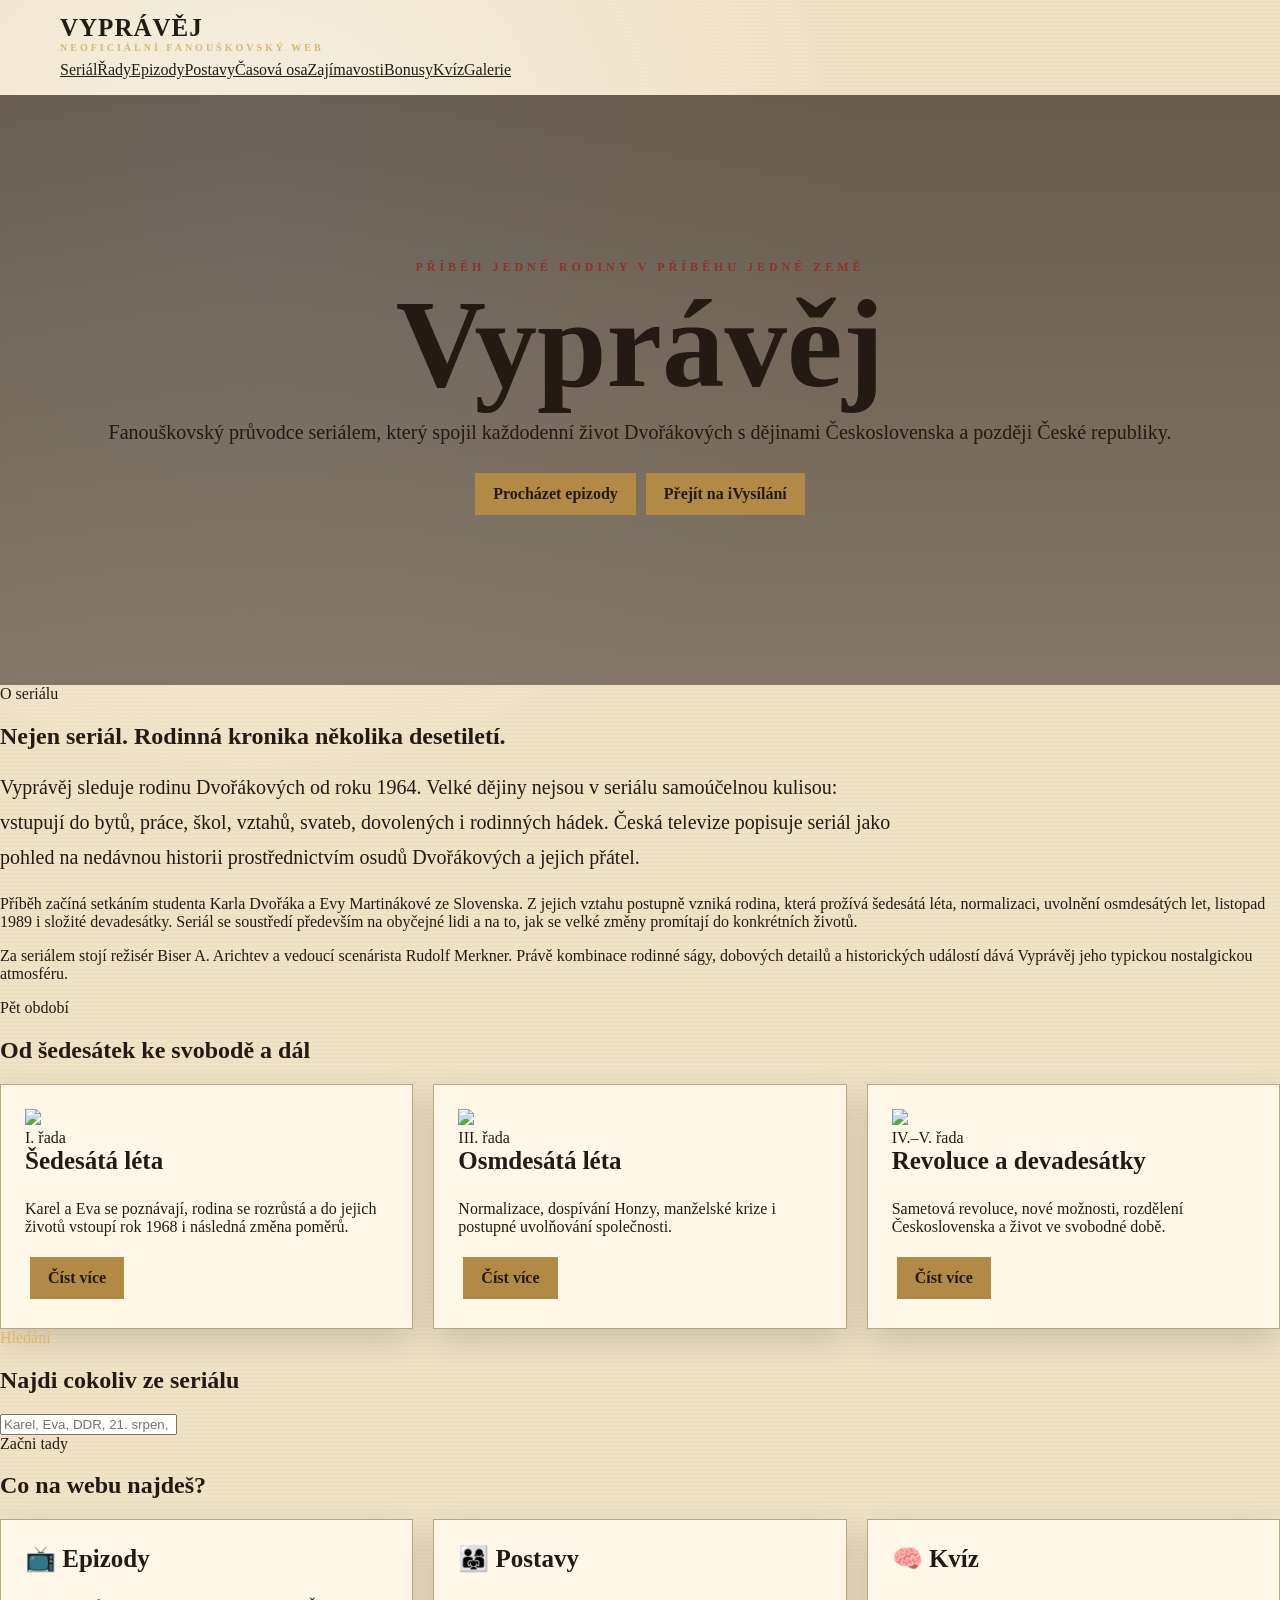
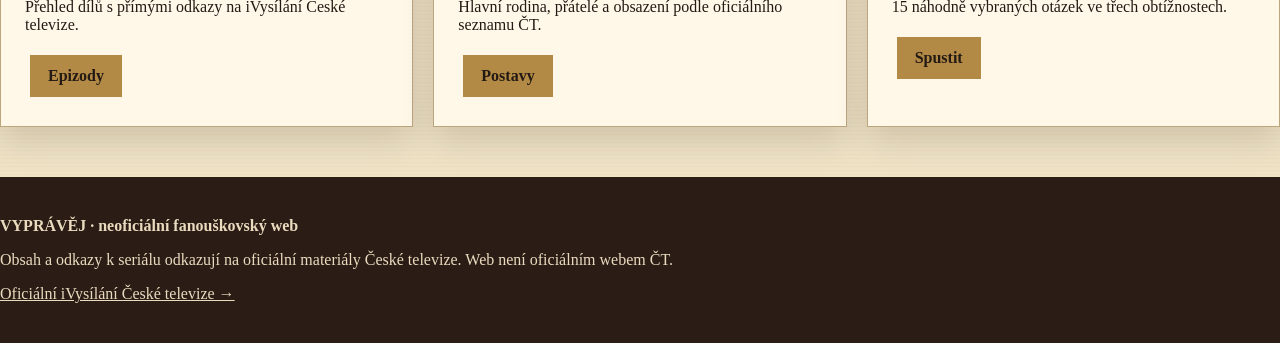
==== commit 59f09657: "Add files via upload" ====
--- a/index.html
+++ b/index.html
@@ -1,5 +1,18 @@
-<!doctype html><html lang="cs"><head><meta charset="utf-8"><meta name="viewport" content="width=device-width,initial-scale=1"><title>Vyprávěj — fanouškovský web</title><link rel="stylesheet" href="css/style.css"></head><body><div class="topline"></div><header><nav class="nav"><a class="brand" href="index.html">VYPRÁVĚJ<small>NEOFICIÁLNÍ FANOUŠKOVSKÝ WEB</small></a><div class="navlinks"><a href="serial.html">Seriál</a><a href="rady.html">Řady</a><a href="epizody.html">Epizody</a><a href="postavy.html">Postavy</a><a href="timeline.html">Časová osa</a><a href="zajimavosti.html">Zajímavosti</a><a href="bonusy.html">Bonusy</a><a href="kviz.html">Kvíz</a></div></nav></header>
-<section class="hero"><div class="hero-inner"><div class="kicker">Příběh jedné rodiny v příběhu jedné země</div><h1>Vyprávěj</h1><p>Fanouškovský průvodce seriálem, který spojil každodenní život Dvořákových s dějinami Československa a později Česka.</p><a class="btn" href="serial.html">Začít objevovat</a><a class="btn outline" href="epizody.html">Procházet epizody</a></div></section>
-<section class="section"><div class="container"><div class="eyebrow">O webu</div><h2>Nejen seriál. Paměť několika desetiletí.</h2><p class="lead">Vyprávěj sleduje rodinu Dvořákových od roku 1964 a nechává velké historické události vstupovat do úplně obyčejných životů: do práce, bydlení, vztahů, svateb, dovolených, škol, aut i rodinných hádek. Česká televize seriál označuje jako komediální, historický, rodinný a dramatický seriál. Tento web je neoficiální fanouškovský projekt postavený nad veřejně dostupnými informacemi České televize.</p></div></section>
-<section class="section alt"><div class="container grid"><div class="card"><h3>123</h3><p class="meta">přehratelných dílů podle ČT</p><a class="btn dark" href="epizody.html">Epizody</a></div><div class="card"><h3>5 řad</h3><p class="meta">od šedesátých let do nového století</p><a class="btn dark" href="rady.html">Řady</a></div><div class="card"><h3>Velké dějiny</h3><p class="meta">od 1964 přes srpen 1968 až po porevoluční dobu</p><a class="btn dark" href="timeline.html">Časová osa</a></div></div></section>
-<footer><div class="container"><strong>Vyprávěj — fanouškovský web</strong><p class="small">Neoficiální projekt. Informace o seriálu, obsazení a epizodách vycházejí především z veřejných stránek České televize.</p></div></footer><script src="js/main.js"></script></body></html>+<!doctype html><html lang="cs"><head><meta charset="utf-8"><meta name="viewport" content="width=device-width,initial-scale=1"><title>Domů · Vyprávěj</title><link rel="stylesheet" href="css/style.css"></head><body><nav class="nav"><div class="navin"><a class="brand" href="index.html">VYPRÁVĚJ<small>NEOFICIÁLNÍ FANOUŠKOVSKÝ WEB</small></a><a href="serial.html">Seriál</a><a href="rady.html">Řady</a><a href="epizody.html">Epizody</a><a href="postavy.html">Postavy</a><a href="timeline.html">Časová osa</a><a href="zajimavosti.html">Zajímavosti</a><a href="bonusy.html">Bonusy</a><a href="kviz.html">Kvíz</a><a href="galerie.html">Galerie</a></div></nav><main>
+<section class="hero"><div class="inner"><div class="eyebrow">Příběh jedné rodiny v příběhu jedné země</div><h1>Vyprávěj</h1><p>Fanouškovský průvodce seriálem, který spojil každodenní život Dvořákových s dějinami Československa a později České republiky.</p><a class="btn" href="epizody.html">Procházet epizody</a><a class="btn alt" href="https://www.ceskatelevize.cz/porady/10195164142-vypravej/">Přejít na iVysílání</a></div></section>
+<section class="wrap"><span class="sectiontag">O seriálu</span><h2 class="title">Nejen seriál. Rodinná kronika několika desetiletí.</h2>
+<p class="lead">Vyprávěj sleduje rodinu Dvořákových od roku 1964. Velké dějiny nejsou v seriálu samoúčelnou kulisou: vstupují do bytů, práce, škol, vztahů, svateb, dovolených i rodinných hádek. Česká televize popisuje seriál jako pohled na nedávnou historii prostřednictvím osudů Dvořákových a jejich přátel.</p>
+<div class="paper"><p>Příběh začíná setkáním studenta Karla Dvořáka a Evy Martinákové ze Slovenska. Z jejich vztahu postupně vzniká rodina, která prožívá šedesátá léta, normalizaci, uvolnění osmdesátých let, listopad 1989 i složité devadesátky. Seriál se soustředí především na obyčejné lidi a na to, jak se velké změny promítají do konkrétních životů.</p><p>Za seriálem stojí režisér Biser A. Arichtev a vedoucí scenárista Rudolf Merkner. Právě kombinace rodinné ságy, dobových detailů a historických událostí dává Vyprávěj jeho typickou nostalgickou atmosféru.</p></div></section>
+<section class="wrap"><span class="sectiontag">Pět období</span><h2 class="title">Od šedesátek ke svobodě a dál</h2>
+<div class="grid">
+<div class="card"><img src="https://image.pmgstatic.com/cache/resized/w663/files/images/film/photos/170/894/170894778_czqw51.jpg"><div class="body"><span class="pill">I. řada</span><h3>Šedesátá léta</h3><p>Karel a Eva se poznávají, rodina se rozrůstá a do jejich životů vstoupí rok 1968 i následná změna poměrů.</p><a class="btn" href="rady.html#r1">Číst více</a></div></div>
+<div class="card"><img src="https://image.pmgstatic.com/cache/resized/w663/files/images/film/photos/000/110/110087_2aa2ed.jpg"><div class="body"><span class="pill">III. řada</span><h3>Osmdesátá léta</h3><p>Normalizace, dospívání Honzy, manželské krize i postupné uvolňování společnosti.</p><a class="btn" href="rady.html#r3">Číst více</a></div></div>
+<div class="card"><img src="https://image.pmgstatic.com/cache/resized/w663/files/images/film/photos/162/107/162107391_de6bbb.jpg"><div class="body"><span class="pill">IV.–V. řada</span><h3>Revoluce a devadesátky</h3><p>Sametová revoluce, nové možnosti, rozdělení Československa a život ve svobodné době.</p><a class="btn" href="rady.html#r4">Číst více</a></div></div>
+</div></section>
+<section class="search"><div class="wrap"><span class="sectiontag" style="color:#e0b75e">Hledání</span><h2 class="title">Najdi cokoliv ze seriálu</h2><input id="siteSearch" placeholder="Karel, Eva, DDR, 21. srpen, Roman Vojtek…"><div id="results" class="results"></div></div></section>
+<section class="wrap"><span class="sectiontag">Začni tady</span><h2 class="title">Co na webu najdeš?</h2><div class="grid">
+<div class="card"><div class="body"><h3>📺 Epizody</h3><p>Přehled dílů s přímými odkazy na iVysílání České televize.</p><a class="btn" href="epizody.html">Epizody</a></div></div>
+<div class="card"><div class="body"><h3>👨‍👩‍👧 Postavy</h3><p>Hlavní rodina, přátelé a obsazení podle oficiálního seznamu ČT.</p><a class="btn" href="postavy.html">Postavy</a></div></div>
+<div class="card"><div class="body"><h3>🧠 Kvíz</h3><p>15 náhodně vybraných otázek ve třech obtížnostech.</p><a class="btn" href="kviz.html">Spustit</a></div></div>
+</div></section>
+</main><footer><b>VYPRÁVĚJ · neoficiální fanouškovský web</b><p>Obsah a odkazy k seriálu odkazují na oficiální materiály České televize. Web není oficiálním webem ČT.</p><a href="https://www.ceskatelevize.cz/porady/10195164142-vypravej/">Oficiální iVysílání České televize →</a></footer><script src="js/main.js"></script></body></html>
--- a/css/style.css
+++ b/css/style.css
@@ -0,0 +1,34 @@
+
+:root{
+  --paper:#efe2c5;--paper2:#e4d1aa;--ink:#241a14;--brown:#4a2d1f;
+  --brown2:#6c4732;--gold:#b38a45;--red:#8b3328;--cream:#fff8e9;
+  --shadow:0 12px 30px rgba(36,26,20,.16);
+}
+*{box-sizing:border-box} html{scroll-behavior:smooth}
+body{margin:0;color:var(--ink);font-family:Georgia,"Times New Roman",serif;background:
+radial-gradient(circle at 20% 10%,rgba(255,255,255,.5),transparent 30%),
+repeating-linear-gradient(0deg,rgba(80,50,20,.025) 0 1px,transparent 1px 4px),var(--paper)}
+a{color:inherit}.topline{height:7px;background:var(--gold)}
+header{position:sticky;top:0;z-index:20;background:rgba(43,28,21,.96);color:#f7ecd5;border-bottom:4px solid var(--gold);box-shadow:0 5px 18px #0003}
+.nav{max-width:1200px;margin:auto;display:flex;align-items:center;gap:22px;padding:14px 20px;flex-wrap:wrap}
+.brand{font-size:25px;font-weight:800;letter-spacing:1px;text-decoration:none}.brand small{display:block;font-size:10px;letter-spacing:3px;color:#d7b878}
+.navlinks{display:flex;gap:14px;flex-wrap:wrap;margin-left:auto}.navlinks a{font-size:14px;text-decoration:none;color:#f7ecd5;padding:7px 9px;border-bottom:1px solid transparent}.navlinks a:hover,.navlinks a.active{border-color:var(--gold)}
+.container{max-width:1200px;margin:auto;padding:0 20px}
+.hero{min-height:590px;display:grid;place-items:center;text-align:center;position:relative;overflow:hidden;
+background:linear-gradient(#251914aa,#25191488),url("https://www.ceskatelevize.cz/porady/10195164142-vypravej/") center/cover}
+.hero-inner{max-width:850px;padding:90px 20px;color:#fff8e9;text-shadow:0 3px 15px #000}
+.kicker{letter-spacing:5px;text-transform:uppercase;color:#e3bd6b;font-size:13px}.hero h1{font-size:clamp(58px,11vw,125px);line-height:.82;margin:18px 0;font-weight:900}.hero p{font-size:20px;line-height:1.6}
+.btn{display:inline-block;background:var(--gold);color:#241a14;text-decoration:none;border:0;padding:12px 18px;font-weight:800;cursor:pointer;margin:5px}.btn.dark{background:var(--brown);color:#fff8e9}.btn.outline{background:transparent;border:1px solid var(--gold);color:var(--gold)}
+.section{padding:70px 0}.section.alt{background:rgba(255,248,233,.45);border-block:1px solid #8a693544}
+.eyebrow{font-size:12px;letter-spacing:4px;text-transform:uppercase;color:var(--red);font-weight:800}.section h2{font-size:42px;margin:8px 0 22px}.lead{font-size:20px;line-height:1.75;max-width:900px}.prose{font-size:18px;line-height:1.8}
+.grid{display:grid;grid-template-columns:repeat(3,1fr);gap:20px}.grid2{display:grid;grid-template-columns:repeat(2,1fr);gap:25px}
+.card{background:var(--cream);border:1px solid #bca67e;box-shadow:var(--shadow);padding:24px}.card h3{margin-top:0;font-size:25px}.meta{color:#725b49;font-size:14px}
+.season{position:relative;padding:28px;border:1px solid #bca67e;background:linear-gradient(135deg,#fff8e9,#e5d1a9);box-shadow:var(--shadow)}.season .num{font-size:60px;font-weight:900;color:#b38a4566;position:absolute;right:15px;top:0}.season h3{font-size:27px;margin:0 0 12px}
+.searchbox{background:var(--brown);color:#fff8e9;padding:35px;box-shadow:var(--shadow);border-top:5px solid var(--gold)}.searchbox input{width:100%;padding:17px;font-size:18px;background:#fffaf0;border:0}.search-results{margin-top:20px;display:grid;gap:10px}.result{background:#fff8e9;color:var(--ink);padding:15px;border-left:5px solid var(--gold)}
+.episode{display:grid;grid-template-columns:90px 1fr auto;gap:18px;align-items:center;padding:18px 0;border-bottom:1px dashed #8b6c4b}.episode .epno{font-size:27px;font-weight:900;color:var(--red)}.episode h3{margin:0 0 6px}.episode p{margin:0;line-height:1.55}.episode a{white-space:nowrap}
+.person{display:flex;gap:18px;align-items:flex-start}.avatar{width:95px;height:115px;flex:0 0 95px;object-fit:cover;background:#d4bf95;border:5px solid #f8edd5;box-shadow:0 3px 10px #0002}.person h3{margin:0}.tag{display:inline-block;background:#e4d1aa;padding:4px 8px;font-size:12px;margin-top:5px}
+.timeline{position:relative;border-left:4px solid var(--gold);margin-left:15px;padding-left:30px}.event{position:relative;margin:0 0 30px}.event:before{content:"";position:absolute;left:-42px;top:5px;width:16px;height:16px;background:var(--red);border:4px solid var(--paper);box-shadow:0 0 0 2px var(--gold)}.year{font-size:28px;font-weight:900;color:var(--red)}
+.fact{min-height:190px;background:#2f2019;color:#fff5df;padding:25px;border:1px solid var(--gold);box-shadow:var(--shadow)}.fact h3{color:#e0bb70}
+.quiz{background:#fff8e9;border:2px solid var(--gold);padding:30px;box-shadow:var(--shadow)}.answers{display:grid;gap:10px;margin-top:20px}.answers button{padding:14px;text-align:left;border:1px solid #bca67e;background:#efe2c5;cursor:pointer;font:inherit}.answers button:hover{background:#dfc58e}.score{font-size:22px;font-weight:800}
+footer{background:#2b1c15;color:#eadbbf;padding:40px 0;margin-top:50px}.small{font-size:13px;opacity:.8}
+@media(max-width:800px){.grid,.grid2{grid-template-columns:1fr}.episode{grid-template-columns:60px 1fr}.episode a{grid-column:2}.navlinks{margin-left:0}.hero{min-height:500px}.section h2{font-size:34px}}
